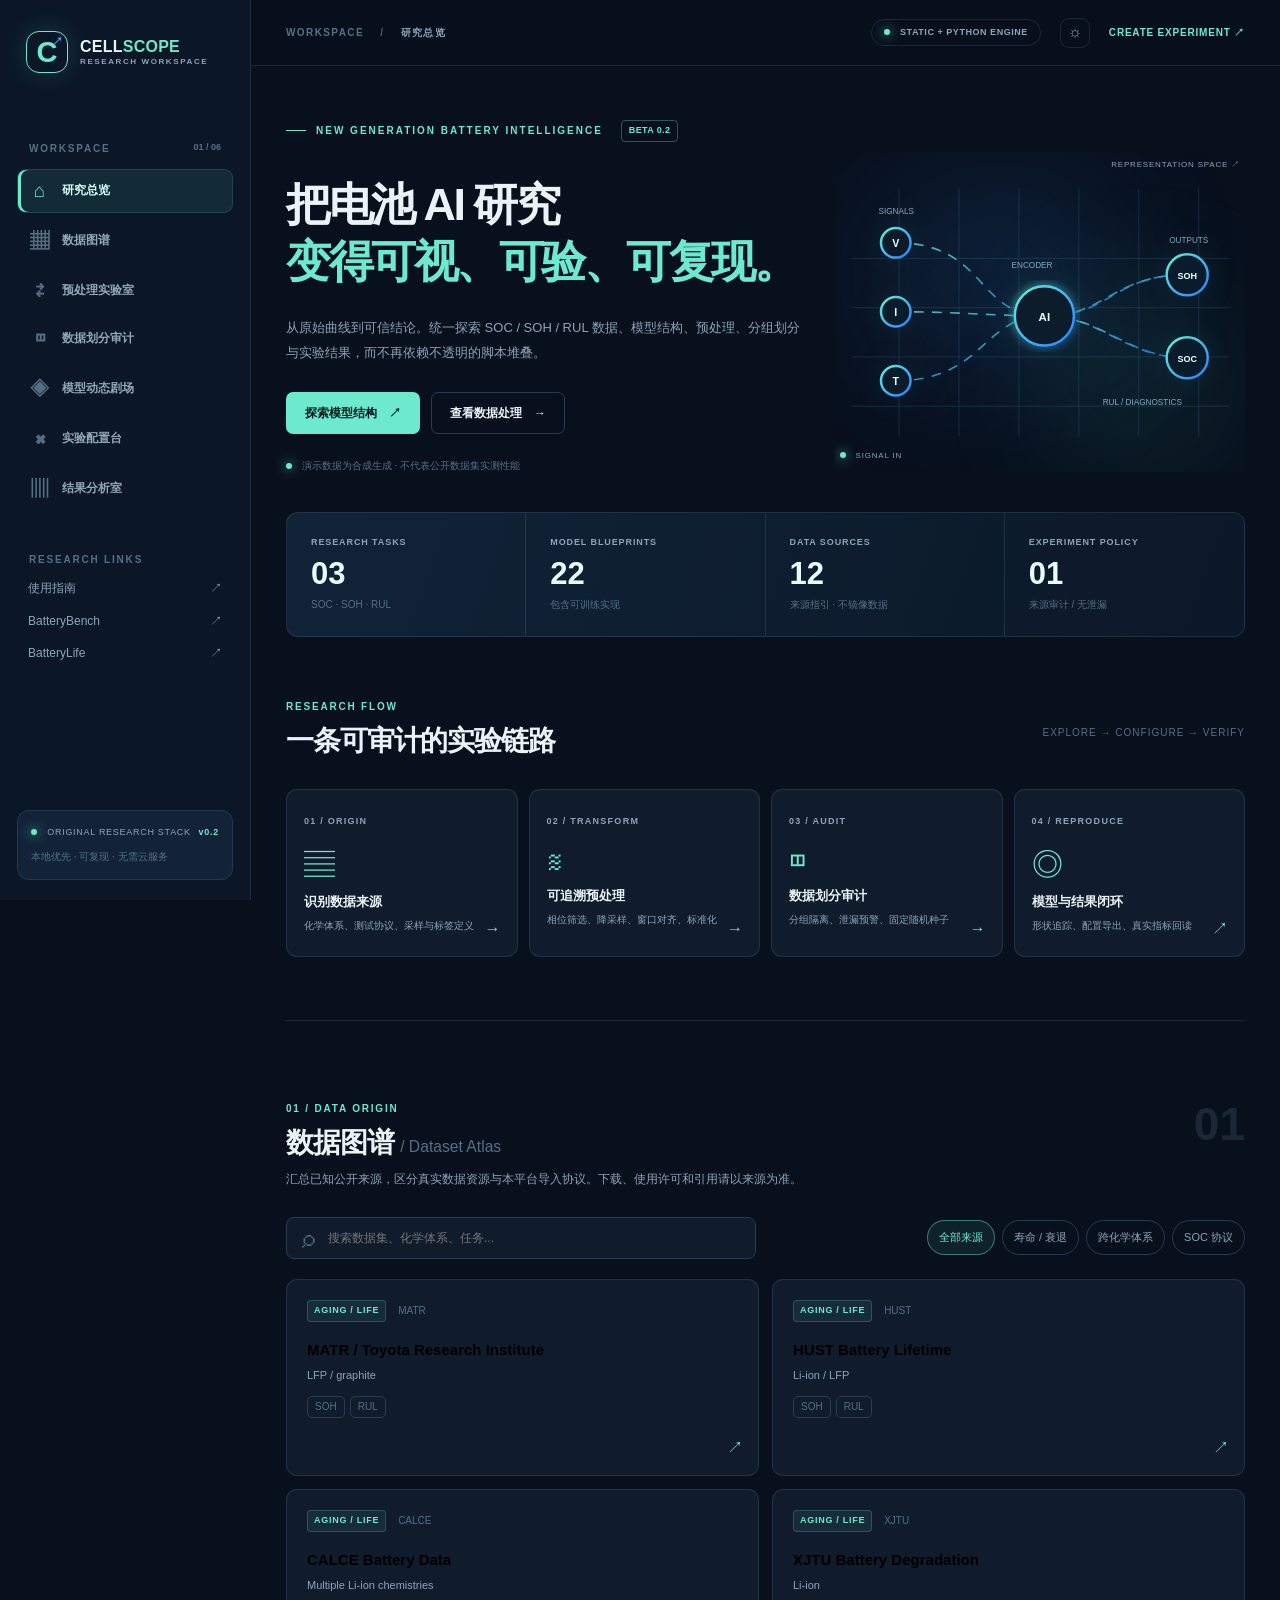
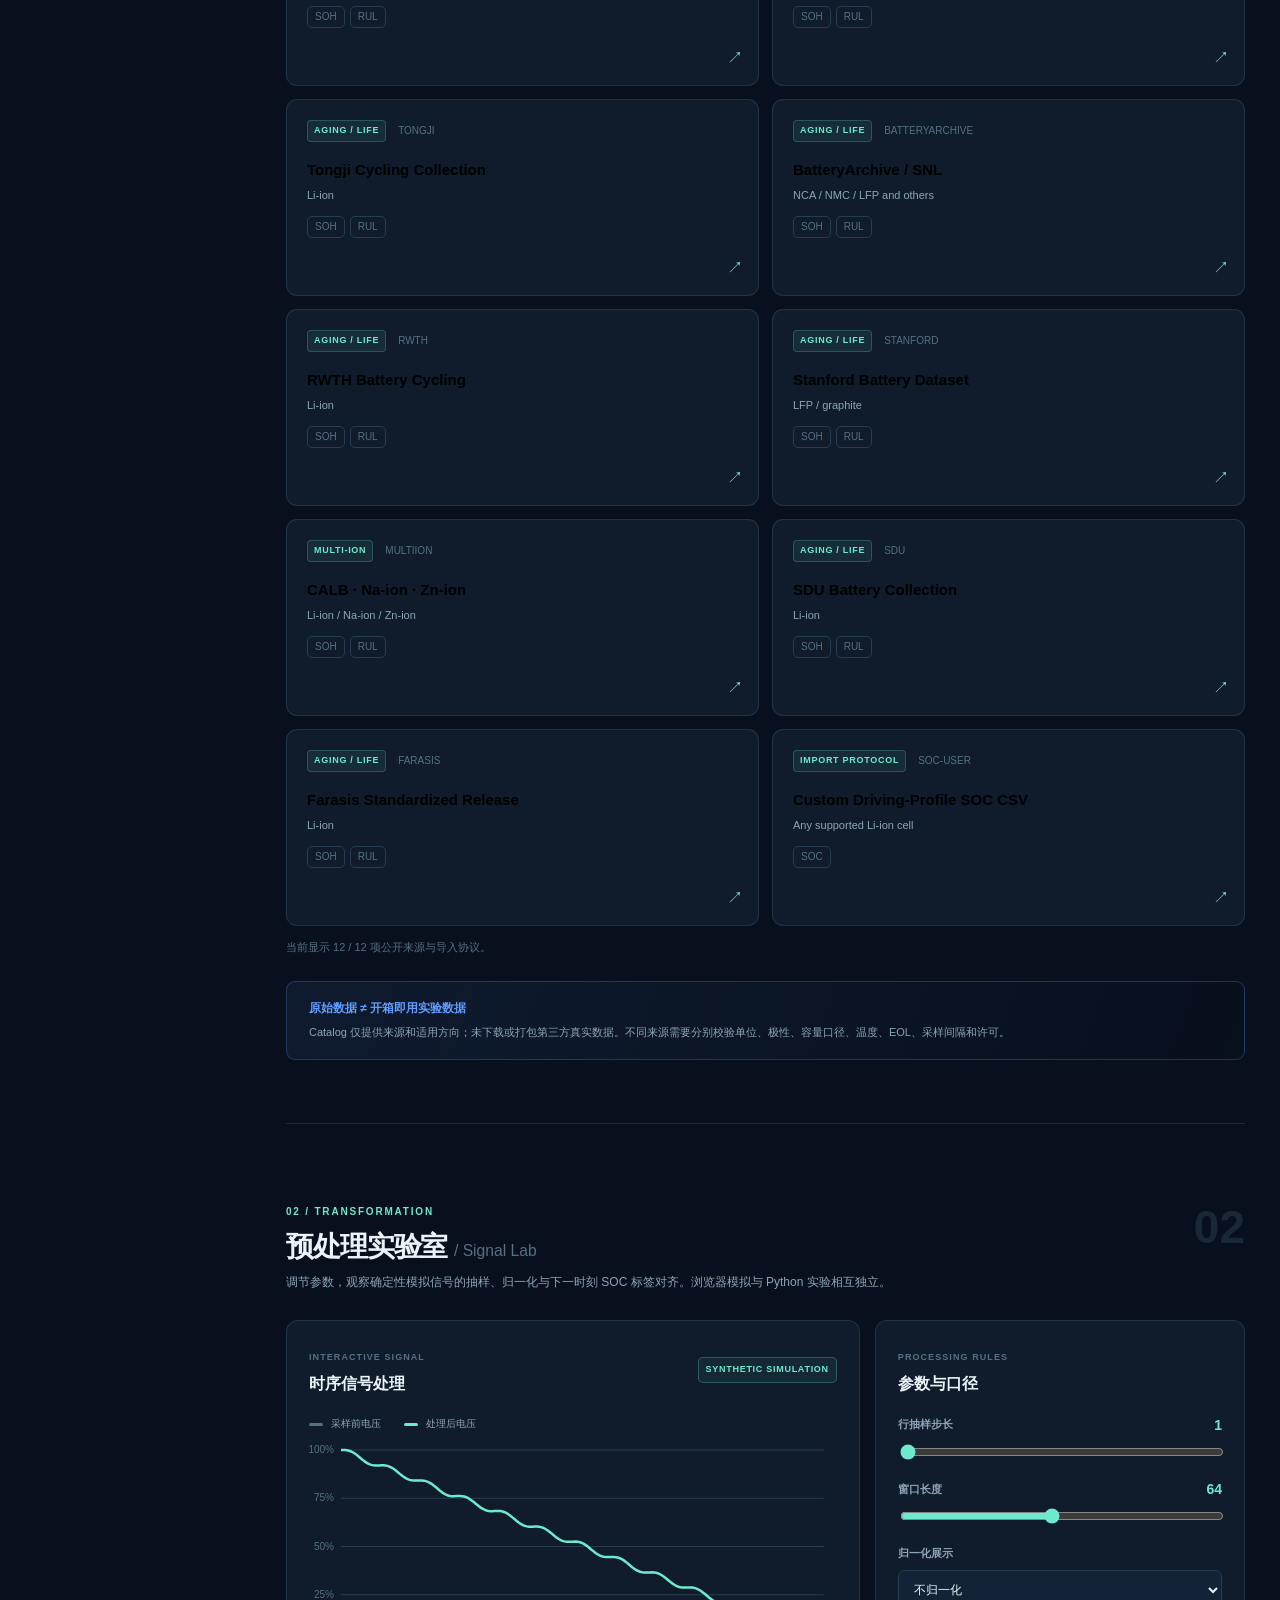
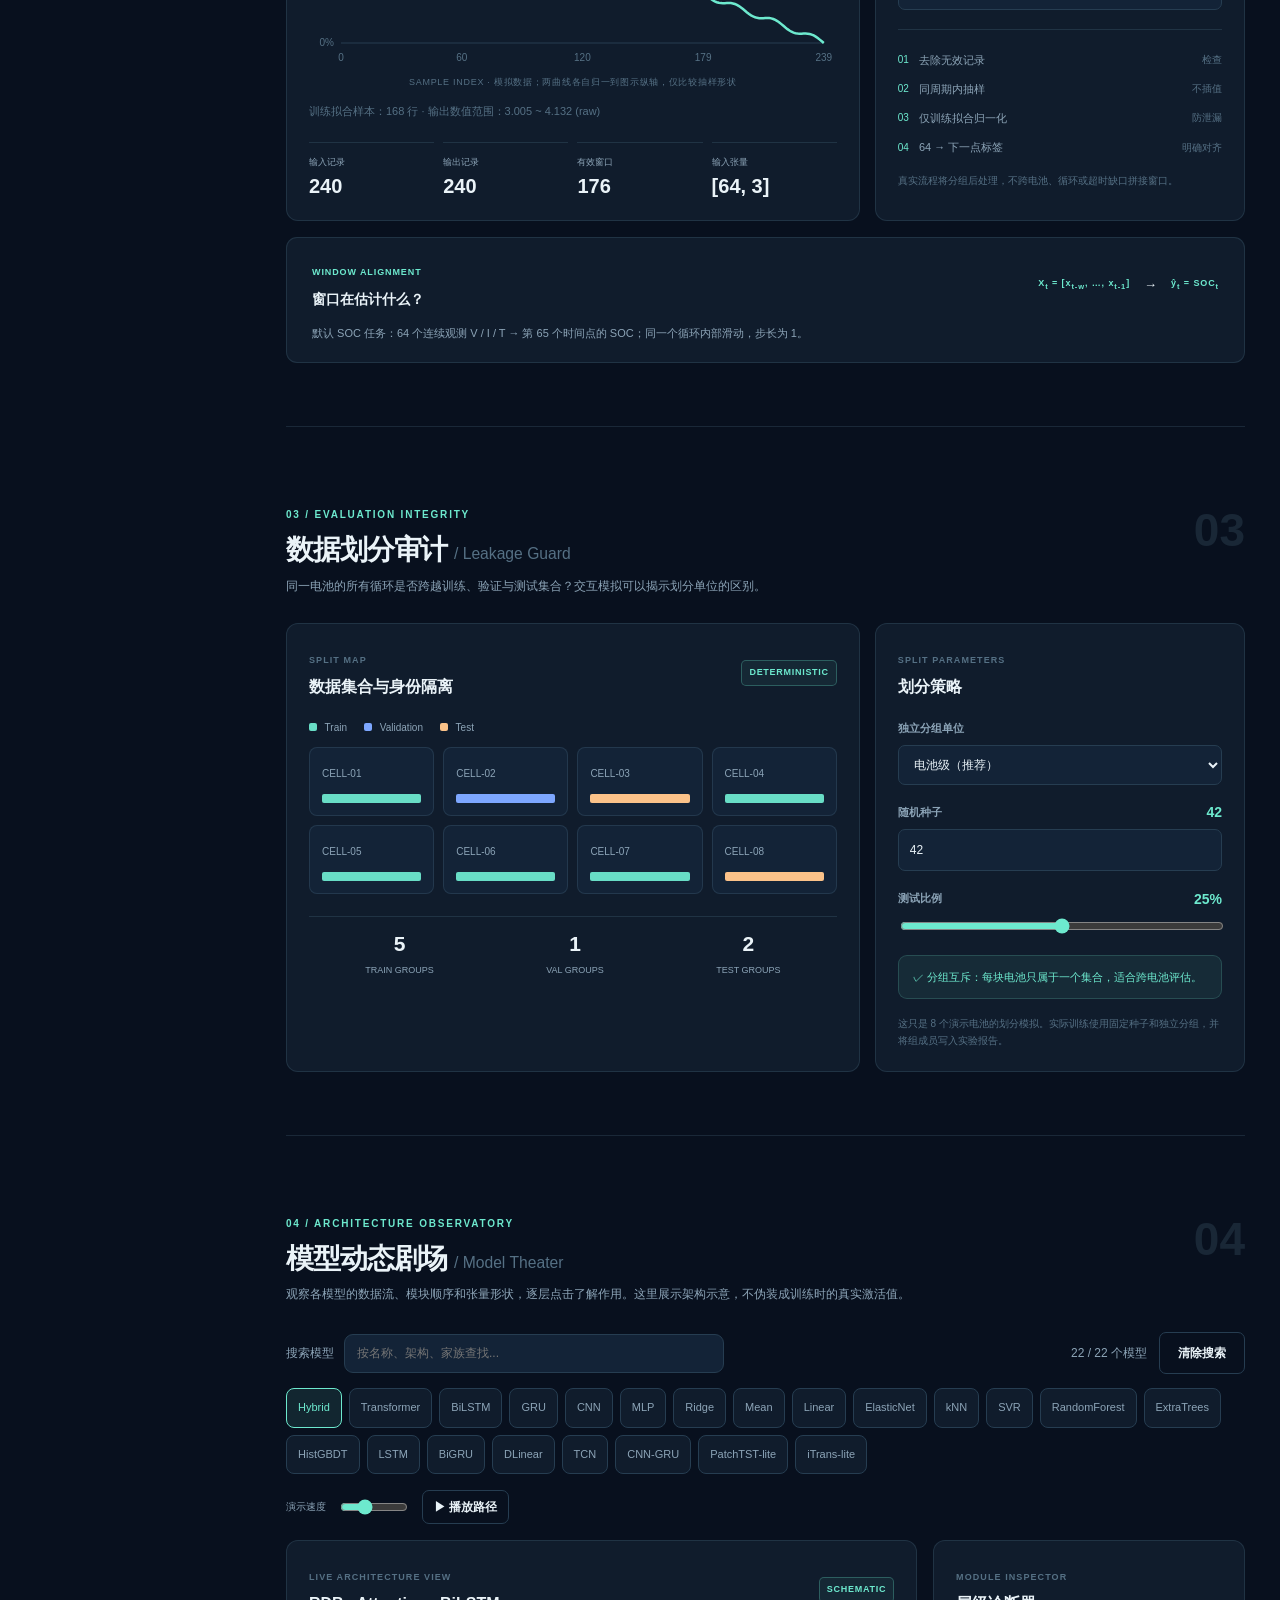
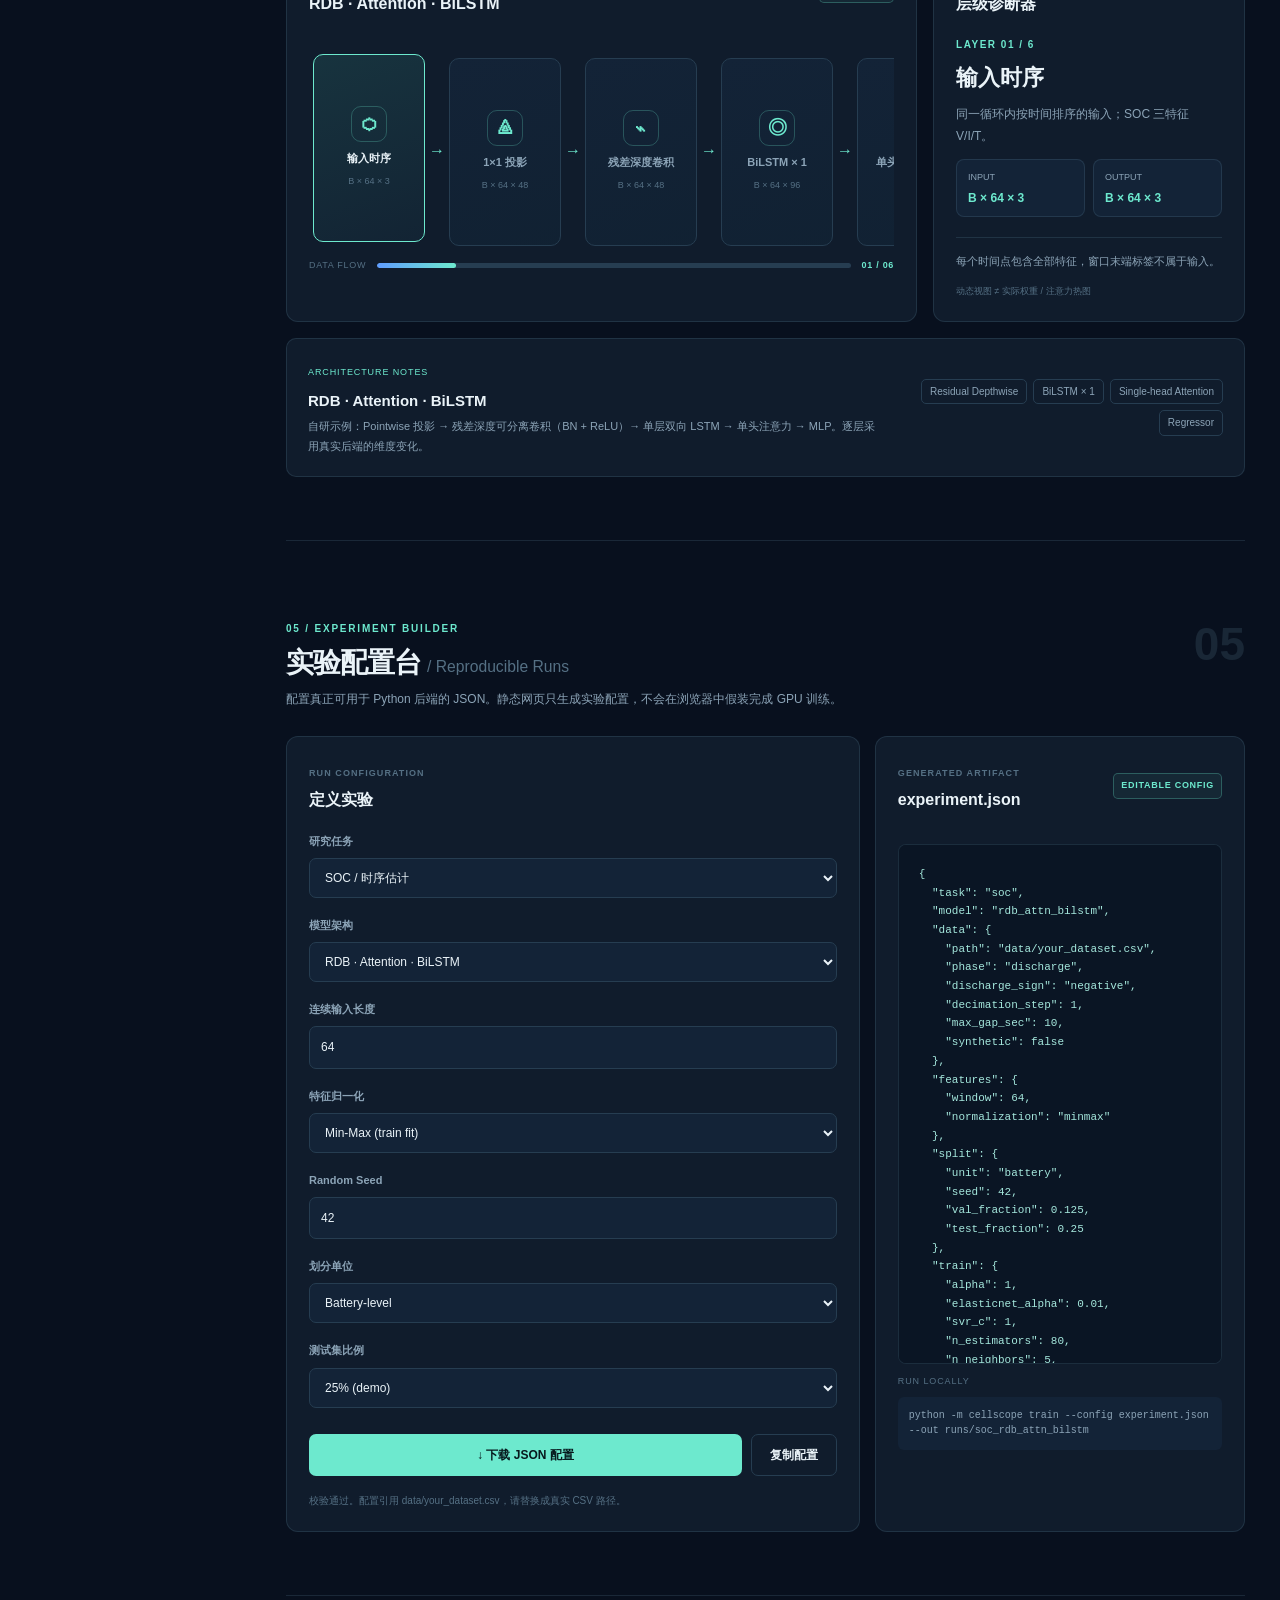
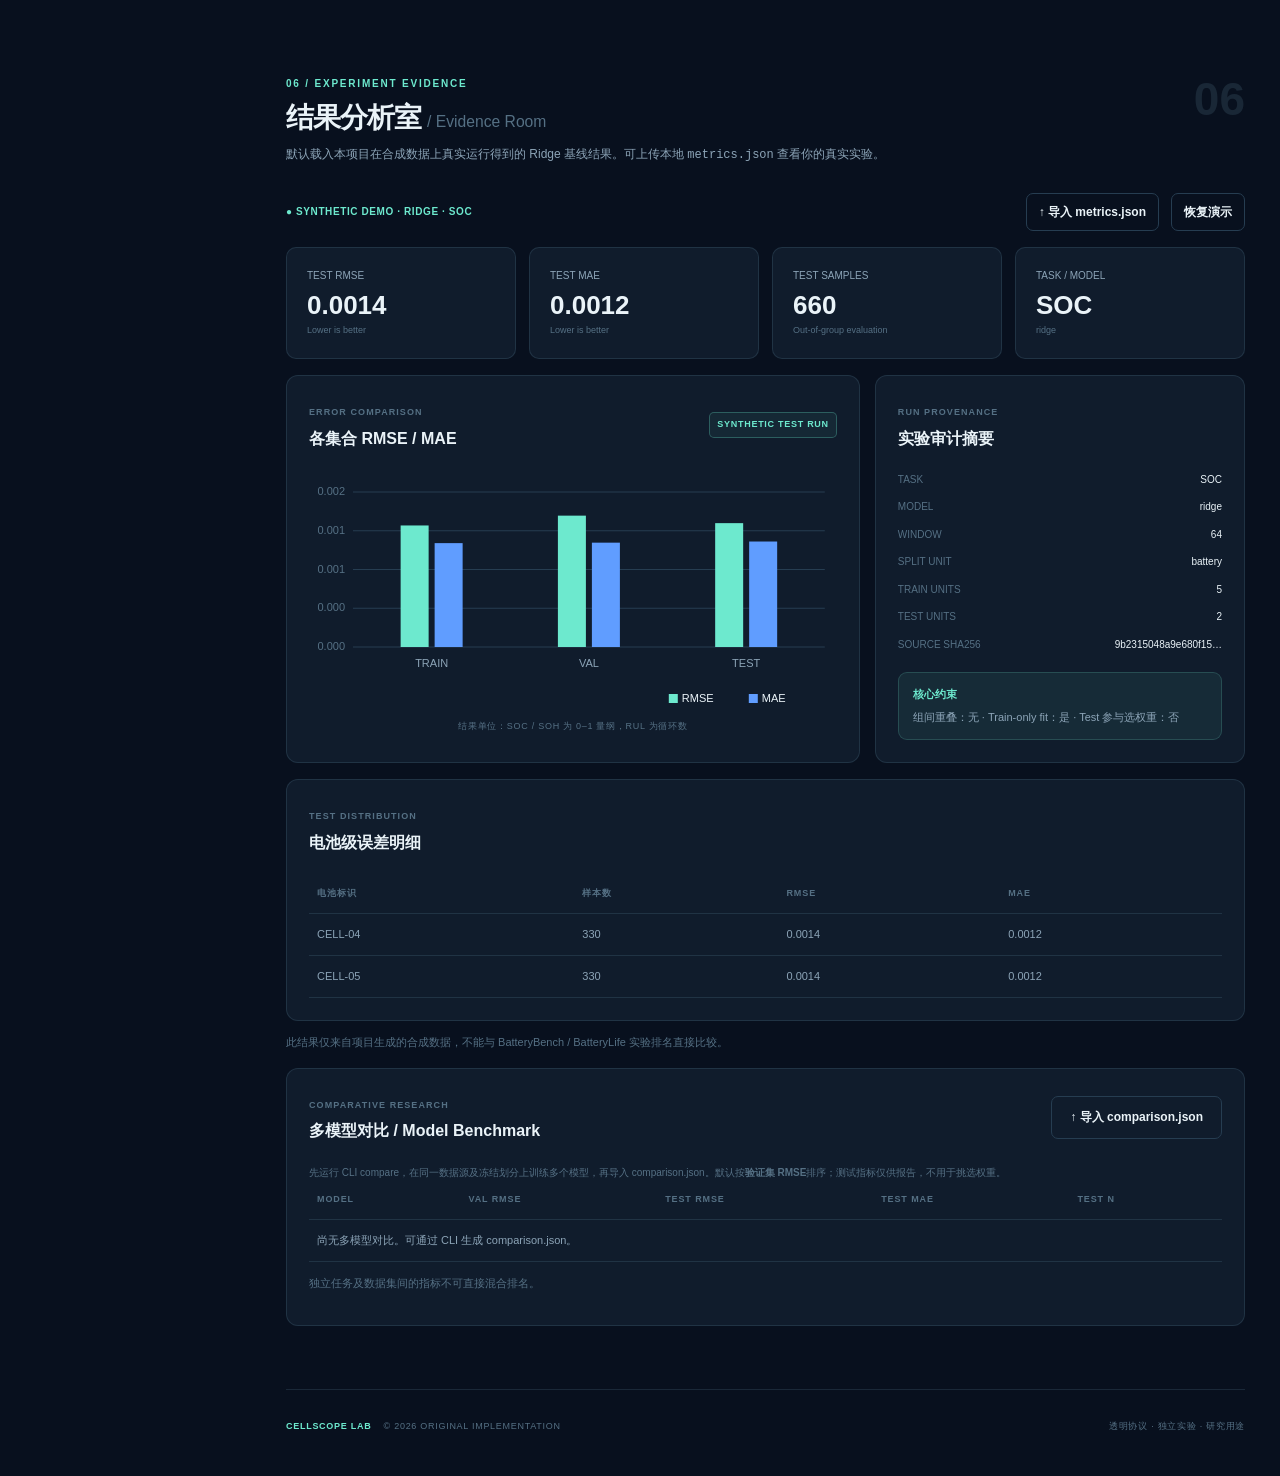
==== web/index.html @ cc54fd82 "feat: publish CellScope Lab v0.2 with 22 audited models, model atlas and comparisons" ====
<!doctype html>
<html lang="zh-CN">
<head>
  <meta charset="utf-8">
  <meta name="viewport" content="width=device-width, initial-scale=1">
  <meta name="description" content="CellScope Lab — auditable battery AI benchmark and interactive model observatory for SOC, SOH, and RUL.">
  <meta name="theme-color" content="#0a1120">
  <title>CellScope Lab — 电池科研工作台</title>
  <link rel="stylesheet" href="./assets/styles.css">
</head>
<body>
  <a class="skip-link" href="#overview">跳转主内容</a>
  <div class="page-shell">
    <aside class="sidebar" id="sidebar" aria-label="主导航">
      <a class="brand" href="#overview" aria-label="CellScope Lab 首页"><span class="brand-mark" aria-hidden="true">C<span>↗</span></span><span class="brand-text">CELL<span>SCOPE</span><small>RESEARCH WORKSPACE</small></span></a>
      <div class="side-group-label">WORKSPACE <span>01 / 06</span></div>
      <nav class="side-nav" id="side-nav">
        <a href="#overview" class="nav-link active" data-section="overview"><span class="nav-icon">⌂</span> 研究总览</a>
        <a href="#datasets" class="nav-link" data-section="datasets"><span class="nav-icon">▦</span> 数据图谱</a>
        <a href="#pipeline" class="nav-link" data-section="pipeline"><span class="nav-icon">⇄</span> 预处理实验室</a>
        <a href="#splits" class="nav-link" data-section="splits"><span class="nav-icon">◫</span> 数据划分审计</a>
        <a href="#models" class="nav-link" data-section="models"><span class="nav-icon">◈</span> 模型动态剧场</a>
        <a href="#experiments" class="nav-link" data-section="experiments"><span class="nav-icon">⌘</span> 实验配置台</a>
        <a href="#results" class="nav-link" data-section="results"><span class="nav-icon">▥</span> 结果分析室</a>
      </nav>
      <div class="side-group-label margin-top">RESEARCH LINKS</div>
      <div class="side-links"><a href="./guide.html" target="_blank" rel="noopener">使用指南 <span>↗</span></a><a href="https://github.com/LMDHQ-0420/BatteryBench" target="_blank" rel="noopener">BatteryBench <span>↗</span></a><a href="https://github.com/Ruifeng-Tan/BatteryLife" target="_blank" rel="noopener">BatteryLife <span>↗</span></a></div>
      <div class="sidebar-bottom"><span class="live-dot"></span> ORIGINAL RESEARCH STACK <strong>v0.2</strong><p>本地优先 · 可复现 · 无需云服务</p></div>
    </aside>
    <main class="main-content">
      <header class="topbar"><button class="icon-btn mobile-nav" id="nav-toggle" aria-label="打开导航" aria-expanded="false">☰</button><div class="breadcrumbs">WORKSPACE <span>/</span> <b id="breadcrumb">研究总览</b></div><div class="header-right"><span class="header-pill"><span class="live-dot"></span> STATIC + PYTHON ENGINE</span><button class="icon-btn" id="theme-toggle" aria-label="切换明暗主题" title="切换主题">☼</button><a class="header-link" href="#experiments">CREATE EXPERIMENT ↗</a></div></header>
      <div class="content-wrap">
        <section class="section overview-section" id="overview" data-title="研究总览">
          <div class="eyebrow"><span class="eyebrow-line"></span> NEW GENERATION BATTERY INTELLIGENCE <span class="mini-tag">BETA 0.2</span></div>
          <div class="hero-grid"><div class="hero-copy"><h1>把电池 AI 研究<br><em>变得可视、可验、可复现。</em></h1><p>从原始曲线到可信结论。统一探索 SOC / SOH / RUL 数据、模型结构、预处理、分组划分与实验结果，而不再依赖不透明的脚本堆叠。</p><div class="hero-actions"><a class="primary-btn" href="#models">探索模型结构 <span>↗</span></a><a class="secondary-btn" href="#pipeline">查看数据处理 <span>→</span></a></div><div class="hero-footnote"><span class="live-dot"></span> 演示数据为合成生成 · 不代表公开数据集实测性能</div></div>
          <div class="hero-visual" aria-label="电池核心与神经网络结构插画"><div class="orb orb-one"></div><div class="orb orb-two"></div><svg viewBox="0 0 500 360" role="img" aria-label="具有三路输入和多层流向的原创电池 AI 网络示意"><defs><linearGradient id="g1" x1="0" y1="0" x2="1" y2="1"><stop stop-color="#66f0d5"/><stop offset="1" stop-color="#2b7eff"/></linearGradient><filter id="glow"><feGaussianBlur stdDeviation="6" result="b"/><feMerge><feMergeNode in="b"/><feMergeNode in="SourceGraphic"/></feMerge></filter></defs><g opacity=".3" stroke="#4e799a" stroke-width="1"><path d="M20 295H480M20 235H480M20 175H480M20 115H480M78 30V332M151 30V332M224 30V332M297 30V332M370 30V332M443 30V332"/></g><g class="hero-edges" stroke="url(#g1)" stroke-width="2" opacity=".75" fill="none"><path d="M74 96C185 96 171 185 255 185S336 135 429 135"/><path d="M74 180C160 180 185 185 255 185S352 236 429 236"/><path d="M74 264C182 264 179 185 255 185S338 135 429 135"/><path d="M255 185C326 185 355 236 429 236"/></g><g class="hero-nodes" fill="#0a1b2c" stroke="url(#g1)" stroke-width="3"><circle cx="74" cy="96" r="18"/><circle cx="74" cy="180" r="18"/><circle cx="74" cy="264" r="18"/><circle cx="255" cy="185" r="36" filter="url(#glow)"/><circle cx="429" cy="135" r="25"/><circle cx="429" cy="236" r="25"/></g><g fill="#e6ffff" text-anchor="middle" font-family="sans-serif" font-weight="700"><text x="74" y="101" font-size="13">V</text><text x="74" y="185" font-size="13">I</text><text x="74" y="269" font-size="13">T</text><text x="255" y="191" font-size="14">AI</text><text x="429" y="140" font-size="11">SOH</text><text x="429" y="241" font-size="11">SOC</text></g><g fill="#81aabf" font-family="sans-serif" font-size="10"><text x="53" y="61">SIGNALS</text><text x="215" y="127">ENCODER</text><text x="407" y="96">OUTPUTS</text><text x="326" y="293">RUL / DIAGNOSTICS</text></g></svg><div class="visual-label label-left"><span class="live-dot"></span> SIGNAL IN</div><div class="visual-label label-right">REPRESENTATION SPACE ↗</div></div></div>
          <div class="metrics-strip"><div><span>RESEARCH TASKS</span><strong>03</strong><small>SOC · SOH · RUL</small></div><div><span>MODEL BLUEPRINTS</span><strong id="overview-models">22</strong><small>包含可训练实现</small></div><div><span>DATA SOURCES</span><strong id="overview-datasets">12</strong><small>来源指引 · 不镜像数据</small></div><div><span>EXPERIMENT POLICY</span><strong>01</strong><small>来源审计 / 无泄漏</small></div></div>
          <div class="section-heading small-heading"><div><p class="overline">RESEARCH FLOW</p><h2>一条可审计的实验链路</h2></div><span class="heading-note">EXPLORE → CONFIGURE → VERIFY</span></div>
          <div class="process-grid"><a href="#datasets" class="process-card"><span>01 / ORIGIN</span><div class="process-icon">▤</div><h3>识别数据来源</h3><p>化学体系、测试协议、采样与标签定义</p><i>→</i></a><a href="#pipeline" class="process-card"><span>02 / TRANSFORM</span><div class="process-icon">≋</div><h3>可追溯预处理</h3><p>相位筛选、降采样、窗口对齐、标准化</p><i>→</i></a><a href="#splits" class="process-card"><span>03 / AUDIT</span><div class="process-icon">◫</div><h3>数据划分审计</h3><p>分组隔离、泄漏预警、固定随机种子</p><i>→</i></a><a href="#models" class="process-card"><span>04 / REPRODUCE</span><div class="process-icon">◎</div><h3>模型与结果闭环</h3><p>形状追踪、配置导出、真实指标回读</p><i>↗</i></a></div>
        </section>
        <section class="section" id="datasets" data-title="数据图谱">
          <div class="section-heading"><div><p class="overline">01 / DATA ORIGIN</p><h2>数据图谱 <span class="title-accent">/ Dataset Atlas</span></h2><p>汇总已知公开来源，区分真实数据资源与本平台导入协议。下载、使用许可和引用请以来源为准。</p></div><span class="section-num">01</span></div>
          <div class="control-line"><label class="search-field"><span>⌕</span><input id="dataset-search" type="search" placeholder="搜索数据集、化学体系、任务..." autocomplete="off" aria-label="搜索数据集"></label><div class="chip-group" id="dataset-filters" role="group" aria-label="数据集筛选"><button class="chip selected" data-filter="all">全部来源</button><button class="chip" data-filter="aging">寿命 / 衰退</button><button class="chip" data-filter="multi-ion">跨化学体系</button><button class="chip" data-filter="soc">SOC 协议</button></div></div>
          <div class="dataset-grid" id="dataset-grid" aria-live="polite"></div><p id="dataset-count" class="foot-status"></p>
          <div class="info-banner"><strong>原始数据 ≠ 开箱即用实验数据</strong><p>Catalog 仅提供来源和适用方向；未下载或打包第三方真实数据。不同来源需要分别校验单位、极性、容量口径、温度、EOL、采样间隔和许可。</p></div>
        </section>
        <section class="section" id="pipeline" data-title="预处理实验室">
          <div class="section-heading"><div><p class="overline">02 / TRANSFORMATION</p><h2>预处理实验室 <span class="title-accent">/ Signal Lab</span></h2><p>调节参数，观察确定性模拟信号的抽样、归一化与下一时刻 SOC 标签对齐。浏览器模拟与 Python 实验相互独立。</p></div><span class="section-num">02</span></div>
          <div class="workspace-grid"><div class="panel wide-panel"><div class="panel-head"><div><small>INTERACTIVE SIGNAL</small><h3>时序信号处理</h3></div><span class="status-token">SYNTHETIC SIMULATION</span></div><div class="chart-topline"><span class="legend-key raw-key"></span> 采样前电压 <span class="legend-key clean-key"></span> 处理后电压</div><canvas id="signal-chart" height="230" aria-label="模拟电压信号与抽样曲线"></canvas><div class="axis-caption">SAMPLE INDEX · 模拟数据；两曲线各自归一到图示纵轴，仅比较抽样形状</div><p class="foot-status" id="pipe-scale-summary"></p><div class="panel-stat-grid"><div><span>输入记录</span><b id="pipe-in">240</b></div><div><span>输出记录</span><b id="pipe-out">240</b></div><div><span>有效窗口</span><b id="pipe-windows">176</b></div><div><span>输入张量</span><b id="pipe-shape">[64,3]</b></div></div></div>
          <div class="panel settings-panel"><div class="panel-head"><div><small>PROCESSING RULES</small><h3>参数与口径</h3></div></div><div class="field-row"><label for="pipe-step">行抽样步长 <output id="pipe-step-value">1</output></label><input type="range" id="pipe-step" min="1" max="8" step="1" value="1"></div><div class="field-row"><label for="pipe-window">窗口长度 <output id="pipe-window-value">64</output></label><input type="range" id="pipe-window" min="8" max="128" step="8" value="64"></div><div class="field-row"><label for="pipe-norm">归一化展示</label><select id="pipe-norm"><option value="raw">不归一化</option><option value="minmax">Min-Max（演示）</option><option value="standard">Z-Score（演示）</option></select></div><div class="pipeline-steps"><div><span>01</span> 去除无效记录 <b>检查</b></div><div><span>02</span> 同周期内抽样 <b>不插值</b></div><div><span>03</span> 仅训练拟合归一化 <b>防泄漏</b></div><div><span>04</span> 64 → 下一点标签 <b>明确对齐</b></div></div><p class="helper-text">真实流程将分组后处理，不跨电池、循环或超时缺口拼接窗口。</p></div></div>
          <div class="math-panel"><div><span>WINDOW ALIGNMENT</span><h3>窗口在估计什么？</h3></div><div class="formula"><span class="formula-input">X<sub>t</sub> = [x<sub>t-w</sub>, …, x<sub>t-1</sub>]</span><strong>→</strong><span class="formula-output">ŷ<sub>t</sub> = SOC<sub>t</sub></span></div><p>默认 SOC 任务：64 个连续观测 V / I / T → 第 65 个时间点的 SOC；同一个循环内部滑动，步长为 1。</p></div>
        </section>
        <section class="section" id="splits" data-title="数据划分审计">
          <div class="section-heading"><div><p class="overline">03 / EVALUATION INTEGRITY</p><h2>数据划分审计 <span class="title-accent">/ Leakage Guard</span></h2><p>同一电池的所有循环是否跨越训练、验证与测试集合？交互模拟可以揭示划分单位的区别。</p></div><span class="section-num">03</span></div>
          <div class="workspace-grid"><div class="panel wide-panel"><div class="panel-head"><div><small>SPLIT MAP</small><h3>数据集合与身份隔离</h3></div><span class="status-token">DETERMINISTIC</span></div><div class="split-legend"><span><i class="leg-train"></i> Train</span><span><i class="leg-val"></i> Validation</span><span><i class="leg-test"></i> Test</span></div><div class="split-grid" id="split-grid"></div><div class="audit-summary" id="split-summary"></div></div><div class="panel settings-panel"><div class="panel-head"><div><small>SPLIT PARAMETERS</small><h3>划分策略</h3></div></div><div class="field-row"><label for="split-unit">独立分组单位</label><select id="split-unit"><option value="battery">电池级（推荐）</option><option value="cycle">循环级（仅 SOC 示意）</option></select></div><div class="field-row"><label for="split-seed">随机种子 <output id="split-seed-value">42</output></label><input id="split-seed" type="number" min="0" max="99999" value="42"></div><div class="field-row"><label for="split-test">测试比例 <output id="split-test-value">25%</output></label><input id="split-test" type="range" min="12.5" max="37.5" step="12.5" value="25"></div><div class="audit-note" id="split-note" role="status"></div><p class="helper-text">这只是 8 个演示电池的划分模拟。实际训练使用固定种子和独立分组，并将组成员写入实验报告。</p></div></div>
        </section>
        <section class="section" id="models" data-title="模型动态剧场">
          <div class="section-heading"><div><p class="overline">04 / ARCHITECTURE OBSERVATORY</p><h2>模型动态剧场 <span class="title-accent">/ Model Theater</span></h2><p>观察各模型的数据流、模块顺序和张量形状，逐层点击了解作用。这里展示架构示意，不伪装成训练时的真实激活值。</p></div><span class="section-num">04</span></div>
          <div class="model-search-toolbar"><label for="model-filter-search">搜索模型 <input id="model-filter-search" type="search" placeholder="按名称、架构、家族查找..." aria-label="搜索模型"></label><span id="model-filter-count" aria-live="polite"></span><button id="model-filter-clear" class="outline-btn" type="button">清除搜索</button></div><div class="model-toolbar"><div class="model-tabs" id="model-tabs" role="group" aria-label="选择模型结构"></div><div class="model-tools"><label for="model-speed">演示速度</label><input id="model-speed" type="range" min="1" max="4" value="2" step="1"><button class="outline-btn" id="model-play" aria-label="播放模型数据流">▶ 播放路径</button></div></div>
          <div class="model-stage-grid"><div class="panel visual-model-panel"><div class="panel-head"><div><small>LIVE ARCHITECTURE VIEW</small><h3 id="model-title">RDB-Attn-BiLSTM</h3></div><span class="status-token" id="model-status">SCHEMATIC</span></div><div class="model-flow" id="model-flow" role="group" aria-label="交互式模型层流程"></div><div class="model-progress"><span>DATA FLOW</span><div class="progress-track"><div class="progress-fill" id="model-progress"></div></div><b id="model-progress-label">01 / 06</b></div></div><div class="panel model-inspector"><div class="panel-head"><div><small>MODULE INSPECTOR</small><h3>层级诊断器</h3></div></div><div class="inspector-number" id="inspector-number">LAYER 01</div><h3 id="inspector-name">输入窗口</h3><p id="inspector-desc">输入特征矩阵</p><div class="inspector-metrics"><div><span>INPUT</span><strong id="inspector-in">B × 64 × 3</strong></div><div><span>OUTPUT</span><strong id="inspector-out">B × 64 × 3</strong></div></div><div class="inspector-note" id="inspector-note"></div><span class="inspector-disclaimer">动态视图 ≠ 实际权重 / 注意力热图</span></div></div>
          <div class="model-explain"><div><span>ARCHITECTURE NOTES</span><h3 id="model-about-name">RDB-Attn-BiLSTM</h3><p id="model-about-text"></p></div><div class="model-tags" id="model-tags"></div></div>
        </section>
        <section class="section" id="experiments" data-title="实验配置台">
          <div class="section-heading"><div><p class="overline">05 / EXPERIMENT BUILDER</p><h2>实验配置台 <span class="title-accent">/ Reproducible Runs</span></h2><p>配置真正可用于 Python 后端的 JSON。静态网页只生成实验配置，不会在浏览器中假装完成 GPU 训练。</p></div><span class="section-num">05</span></div>
          <div class="workspace-grid"><div class="panel settings-panel"><div class="panel-head"><div><small>RUN CONFIGURATION</small><h3>定义实验</h3></div></div><div class="field-row"><label for="exp-task">研究任务</label><select id="exp-task"><option value="soc">SOC / 时序估计</option><option value="soh">SOH / 健康估计</option><option value="rul">RUL / 剩余循环寿命</option></select></div><div class="field-row"><label for="exp-model">模型架构</label><select id="exp-model"></select></div><div class="field-row"><label for="exp-window">连续输入长度</label><input id="exp-window" type="number" min="1" max="512" value="64"></div><div class="field-row"><label for="exp-norm">特征归一化</label><select id="exp-norm"><option value="minmax">Min-Max (train fit)</option><option value="standard">Z-Score (train fit)</option><option value="none">None</option></select></div><div class="field-row"><label for="exp-seed">Random Seed</label><input id="exp-seed" type="number" min="0" max="99999" value="42"></div><div class="field-row"><label for="exp-split">划分单位</label><select id="exp-split"><option value="battery">Battery-level</option><option value="cycle">Cycle-level (SOC only)</option></select></div><div class="field-row"><label for="exp-test">测试集比例</label><select id="exp-test"><option value="0.25">25% (demo)</option><option value="0.15">15%</option><option value="0.20">20%</option></select></div><div class="form-action"><button class="primary-btn" id="exp-download">↓ 下载 JSON 配置</button><button class="outline-btn" id="exp-copy">复制配置</button></div><p class="helper-text" id="exp-status" role="status">运行前请准备 canonical CSV，或先执行演示数据生成命令。</p></div>
          <div class="panel config-panel"><div class="panel-head"><div><small>GENERATED ARTIFACT</small><h3>experiment.json</h3></div><span class="status-token">EDITABLE CONFIG</span></div><pre id="exp-preview" aria-label="实验 JSON 配置预览"></pre><div class="terminal-hint"><span>RUN LOCALLY</span><code id="exp-command">python -m cellscope train --config experiment.json --out runs/my_run</code></div></div></div>
        </section>
        <section class="section" id="results" data-title="结果分析室">
          <div class="section-heading"><div><p class="overline">06 / EXPERIMENT EVIDENCE</p><h2>结果分析室 <span class="title-accent">/ Evidence Room</span></h2><p>默认载入本项目在合成数据上真实运行得到的 Ridge 基线结果。可上传本地 <code>metrics.json</code> 查看你的真实实验。</p></div><span class="section-num">06</span></div>
          <div class="results-toolbar"><div class="result-source" id="result-source"><span class="live-dot"></span> SYNTHETIC DEMO · VERIFIED CLI RUN</div><label class="outline-btn upload-btn">↑ 导入 metrics.json<input id="result-upload" type="file" accept="application/json,.json"></label><button class="outline-btn" id="result-reset">恢复演示</button></div><div class="result-kpis" id="result-kpis"></div>
          <div class="workspace-grid"><div class="panel wide-panel"><div class="panel-head"><div><small>ERROR COMPARISON</small><h3>各集合 RMSE / MAE</h3></div><span class="status-token" id="result-tag">NO HIDDEN CLAIMS</span></div><canvas id="result-chart" height="240" aria-label="训练验证测试的 RMSE 与 MAE 图"></canvas><div class="axis-caption">结果单位：SOC / SOH 为 0–1 量纲，RUL 为循环数</div></div><div class="panel result-details"><div class="panel-head"><div><small>RUN PROVENANCE</small><h3>实验审计摘要</h3></div></div><dl id="result-provenance"></dl><div class="audit-note"><strong>核心约束</strong><p id="result-audit">训练集拟合归一化；分组互斥；验证选择不使用测试集。</p></div></div></div><div class="panel cell-metrics"><div class="panel-head"><div><small>TEST DISTRIBUTION</small><h3>电池级误差明细</h3></div></div><div class="table-scroll"><table><thead><tr><th>电池标识</th><th>样本数</th><th>RMSE</th><th>MAE</th></tr></thead><tbody id="cell-metrics-body"></tbody></table></div></div><p id="results-warning" class="foot-status" role="status"></p>
          <div class="panel cell-metrics compare-panel"><div class="panel-head"><div><small>COMPARATIVE RESEARCH</small><h3>多模型对比 / Model Benchmark</h3></div><label class="outline-btn upload-btn">↑ 导入 comparison.json<input id="comparison-upload" type="file" accept="application/json,.json"></label></div><p class="helper-text">先运行 CLI compare，在同一数据源及冻结划分上训练多个模型，再导入 comparison.json。默认按<strong>验证集 RMSE</strong>排序；测试指标仅供报告，不用于挑选权重。</p><div class="table-scroll"><table><thead><tr><th>Model</th><th>Val RMSE</th><th>Test RMSE</th><th>Test MAE</th><th>Test N</th></tr></thead><tbody id="comparison-body"><tr><td colspan="5">尚无多模型对比。可通过 CLI 生成 comparison.json。</td></tr></tbody></table></div><p id="comparison-status" class="foot-status" role="status">独立任务及数据集间的指标不可直接混合排名。</p></div>
        </section>
        <footer class="footer"><div><strong>CELLSCOPE LAB</strong> <span>© 2026 ORIGINAL IMPLEMENTATION</span></div><div>透明协议 · 独立实验 · 研究用途</div></footer>
      </div>
    </main>
  </div>
  <div class="modal-backdrop hidden" id="dataset-modal" role="dialog" aria-modal="true" aria-labelledby="modal-title"><div class="modal-card"><button id="modal-close" class="icon-btn modal-close" aria-label="关闭详情">×</button><small class="overline">DATASET SOURCE CARD</small><h2 id="modal-title">Dataset</h2><div id="modal-body"></div></div></div>
  <script src="./assets/catalog.generated.js"></script>
  <script src="./assets/demo.generated.js"></script>
  <script src="./assets/core.js"></script>
  <script src="./assets/models.js"></script>
  <script src="./assets/app.js"></script>
</body>
</html>
---- web/assets/styles.css ----
:root{--bg:#08101e;--surface:#101c2c;--surface2:#132337;--surface3:#172b41;--outline:#263d51;--text:#eaf3f8;--muted:#8ca4b7;--faint:#557084;--mint:#6de9ce;--blue:#609dff;--lavender:#b5a2ff;--orange:#ffd08c;--danger:#f38b99;--border:rgba(118,166,193,.16);--shadow:0 22px 65px rgba(0,0,0,.18)}
*{box-sizing:border-box}html{scroll-behavior:smooth;scroll-padding-top:85px}body{margin:0;min-height:100vh;background:var(--bg);color:var(--text);font-family:'DM Sans',Inter,-apple-system,BlinkMacSystemFont,'Segoe UI',sans-serif;line-height:1.55;-webkit-font-smoothing:antialiased}button,input,select{font:inherit}button{cursor:pointer}a{color:inherit;text-decoration:none}a:focus-visible,button:focus-visible,input:focus-visible,select:focus-visible{outline:2px solid var(--mint);outline-offset:3px}button:disabled{opacity:.45;cursor:not-allowed}svg{display:block;max-width:100%}canvas{width:100%;display:block}h1,h2,h3,h4,p{margin-top:0}.hidden{display:none!important}.skip-link{position:fixed;z-index:100;left:12px;top:-60px;padding:12px;background:var(--mint);color:var(--bg)}.skip-link:focus{top:8px}
.page-shell{display:flex;min-height:100vh}.sidebar{width:251px;flex:0 0 251px;position:sticky;top:0;align-self:flex-start;height:100vh;overflow-y:auto;background:#0b1726;border-right:1px solid var(--border);padding:31px 17px 20px;display:flex;flex-direction:column;z-index:30}.brand{display:flex;align-items:center;gap:12px;padding:0 9px;margin-bottom:68px}.brand-mark{display:grid;place-items:center;width:42px;height:42px;border:1.5px solid var(--mint);border-radius:13px;color:var(--mint);font:700 29px 'Space Grotesk',sans-serif;position:relative;box-shadow:0 0 24px rgba(94,221,204,.16)}.brand-mark span{font-size:12px;position:absolute;right:4px;top:2px;color:var(--blue)}.brand-text{font:700 16px 'Space Grotesk',sans-serif;letter-spacing:.015em;white-space:nowrap}.brand-text>span{color:var(--mint)}.brand-text small{display:block;font:600 8px 'Space Grotesk',sans-serif;letter-spacing:.2em;margin-top:1px;color:var(--muted)}.side-group-label{display:flex;justify-content:space-between;margin:0 12px 12px;color:var(--faint);font-size:10px;font-weight:700;letter-spacing:.18em}.side-group-label span{font-size:9px;letter-spacing:0}.side-group-label.margin-top{margin-top:39px}.side-nav{display:grid;gap:4px}.nav-link{display:flex;gap:13px;align-items:center;border:1px solid transparent;padding:10px 12px;border-radius:9px;color:#91a7b6;font-size:12px;font-weight:600;transition:background .2s,color .2s}.nav-link:hover,.nav-link.active{background:rgba(98,218,202,.1);color:#cffff7}.nav-link.active{border-color:rgba(107,236,211,.14);box-shadow:inset 3px 0 0 var(--mint)}.nav-icon{width:19px;text-align:center;font:600 19px 'Space Grotesk',sans-serif;color:var(--faint)}.nav-link.active .nav-icon{color:var(--mint)}.side-links{padding:0 11px;display:grid;gap:14px}.side-links a{font-size:12px;color:var(--muted);display:flex;justify-content:space-between}.side-links a:hover{color:var(--mint)}.sidebar-bottom{margin-top:auto;background:#122338;border:1px solid var(--border);border-radius:12px;padding:15px 13px;font-size:9px;letter-spacing:.08em;color:var(--muted)}.sidebar-bottom strong{float:right;color:var(--mint)}.sidebar-bottom p{margin:9px 0 0;font-size:10px;color:var(--faint);letter-spacing:0}.live-dot{width:6px;height:6px;background:var(--mint);border-radius:50%;display:inline-block;margin-right:7px;box-shadow:0 0 12px var(--mint);animation:breathe 2.7s ease-in-out infinite}
.main-content{min-width:0;flex:1}.topbar{height:66px;border-bottom:1px solid var(--border);position:sticky;top:0;z-index:20;background:rgba(8,16,30,.95);backdrop-filter:blur(14px);display:flex;align-items:center;justify-content:space-between;padding:0 51px}.breadcrumbs{color:var(--faint);font-size:10px;font-weight:700;letter-spacing:.14em}.breadcrumbs span{margin:0 12px;color:#486074}.breadcrumbs b{color:var(--muted);font-weight:600}.header-right{display:flex;align-items:center;gap:19px}.header-pill{font-size:9px;font-weight:700;color:var(--muted);letter-spacing:.06em;border:1px solid var(--border);border-radius:99px;padding:6px 12px}.header-link{color:var(--mint);font-size:10px;font-weight:700;letter-spacing:.08em}.icon-btn{border:1px solid var(--border);color:var(--muted);background:none;border-radius:9px;width:30px;height:30px;display:grid;place-items:center}.icon-btn:hover{color:var(--mint);border-color:var(--mint)}.mobile-nav{display:none}.content-wrap{max-width:1540px;margin:0 auto;padding:0 51px}.section{padding-top:80px;padding-bottom:63px;border-bottom:1px solid var(--border)}.overview-section{padding-top:54px}.eyebrow{font-size:10px;font-weight:700;letter-spacing:.2em;color:var(--mint);display:flex;align-items:center;gap:10px}.eyebrow-line{width:20px;height:1px;background:var(--mint)}.mini-tag{font-size:9px;letter-spacing:.04em;color:var(--mint);padding:3px 7px;border:1px solid rgba(109,233,206,.33);border-radius:4px;margin-left:8px}
.hero-grid{display:grid;grid-template-columns:minmax(0,1.15fr) minmax(280px,.9fr);align-items:center;gap:24px;min-height:340px}.hero-copy{position:relative;z-index:1}.hero-copy h1{font:600 clamp(30px,3.6vw,55px)/1.26 'Space Grotesk','Noto Sans SC',sans-serif;letter-spacing:-.055em;white-space:nowrap;margin:26px 0}.hero-copy h1 em{font-style:normal;color:var(--mint)}.hero-copy>p{font-size:13px;line-height:1.95;color:var(--muted);max-width:540px;margin-bottom:26px}.hero-actions{display:flex;gap:11px;flex-wrap:wrap}.primary-btn,.secondary-btn,.outline-btn{display:inline-flex;align-items:center;justify-content:center;gap:12px;border-radius:7px;font-size:12px;font-weight:700;line-height:1.2;padding:13px 18px;border:1px solid transparent;transition:transform .18s,background .18s,border-color .18s}.primary-btn{color:#07191d;background:var(--mint)}.primary-btn:hover{background:#a7ffe9;transform:translateY(-1px)}.secondary-btn,.outline-btn{border:1px solid var(--outline);background:transparent;color:var(--text)}.secondary-btn:hover,.outline-btn:hover{border-color:var(--mint);color:var(--mint)}.hero-footnote{color:var(--faint);font-size:10px;margin-top:24px}.hero-visual{height:320px;position:relative;overflow:hidden;display:grid;place-items:center}.hero-visual svg{width:100%;max-width:510px;z-index:1;filter:drop-shadow(0 0 14px rgba(84,205,203,.09))}.orb{position:absolute;border-radius:100%;filter:blur(65px);pointer-events:none}.orb-one{width:230px;height:180px;background:rgba(42,120,195,.20);top:35px;left:50px}.orb-two{width:140px;height:160px;background:rgba(60,220,185,.15);right:40px;bottom:13px}.hero-edges{stroke-dasharray:12 10;animation:dash 22s linear infinite}.hero-nodes>circle:nth-child(4){animation:nodeglow 3s ease-in-out infinite}.visual-label{position:absolute;font-size:8px;letter-spacing:.1em;color:var(--muted);z-index:2}.label-left{left:5px;bottom:10px}.label-right{right:5px;top:7px}.metrics-strip{display:grid;grid-template-columns:repeat(4,1fr);border:1px solid var(--border);border-radius:12px;background:linear-gradient(110deg,#102337,#0b1828);overflow:hidden;margin:30px 0 62px}.metrics-strip>div{padding:23px 24px;display:grid;gap:5px;border-right:1px solid var(--border)}.metrics-strip>div:last-child{border:0}.metrics-strip span{color:var(--muted);font-size:9px;font-weight:700;letter-spacing:.1em}.metrics-strip strong{font:600 31px 'Space Grotesk',sans-serif;color:#e6ffff;line-height:1.2}.metrics-strip small{font-size:10px;color:var(--faint)}
.section-heading{display:flex;justify-content:space-between;align-items:flex-start;margin-bottom:26px;gap:18px}.section-heading.small-heading{margin-bottom:22px}.overline{font-size:10px;font-weight:700;color:var(--mint);letter-spacing:.18em;margin-bottom:9px}.section-heading h2{font:600 clamp(24px,2.15vw,32px)/1.3 'Space Grotesk',sans-serif;letter-spacing:-.04em;margin:0 0 8px}.section-heading>div>p:last-child{font-size:12px;color:var(--muted);line-height:1.8;max-width:740px;margin:0}.title-accent{font-size:.57em;letter-spacing:0;color:var(--faint);font-weight:500;white-space:nowrap}.section-num{font:600 46px 'Space Grotesk',sans-serif;color:rgba(117,160,181,.16);line-height:1}.heading-note{font-size:10px;color:var(--faint);letter-spacing:.1em;align-self:center}.process-grid{display:grid;grid-template-columns:repeat(4,1fr);gap:11px}.process-card{border:1px solid var(--border);background:var(--surface);border-radius:11px;padding:17px 17px 20px;position:relative;min-height:168px;transition:border-color .2s,transform .2s}.process-card:hover{border-color:rgba(109,233,206,.5);transform:translateY(-2px)}.process-card>span{font-size:9px;letter-spacing:.14em;color:var(--muted);font-weight:700}.process-icon{font:500 31px 'Space Grotesk',sans-serif;color:var(--mint);margin:12px 0 6px}.process-card h3{font-size:13px;margin:0 0 5px;font-weight:700}.process-card p{font-size:10px;color:var(--muted);line-height:1.7;margin:0;max-width:175px}.process-card i{font-style:normal;position:absolute;right:16px;bottom:14px;color:var(--mint)}
.control-line{display:flex;gap:18px;justify-content:space-between;align-items:center;margin:25px 0 20px;flex-wrap:wrap}.search-field{border:1px solid var(--outline);border-radius:8px;display:flex;align-items:center;min-width:255px;flex:1;max-width:470px;padding:0 15px;gap:11px;background:var(--surface)}.search-field span{font-size:25px;color:var(--faint)}.search-field input{border:0;outline:0;width:100%;height:40px;color:var(--text);background:transparent;font-size:12px}.search-field:focus-within{border-color:var(--mint)}.chip-group{display:flex;gap:7px;flex-wrap:wrap}.chip{border:1px solid var(--outline);color:var(--muted);font-size:11px;background:transparent;border-radius:100px;padding:8px 11px}.chip:hover,.chip.selected{color:var(--mint);border-color:rgba(109,233,206,.45);background:rgba(109,233,206,.08)}.dataset-grid{display:grid;grid-template-columns:repeat(3,minmax(0,1fr));gap:13px}.dataset-card{padding:20px;background:var(--surface);border:1px solid var(--border);border-radius:11px;min-height:197px;display:flex;flex-direction:column;text-align:left;position:relative;transition:transform .2s,border-color .2s}.dataset-card:hover{transform:translateY(-2px);border-color:rgba(109,233,206,.4)}.dataset-card .dataset-card-top{display:flex;justify-content:space-between;gap:12px;align-items:center;margin-bottom:17px}.dataset-card .type-token{font-size:9px;color:var(--mint);letter-spacing:.08em;font-weight:700;background:rgba(109,233,206,.08);border:1px solid rgba(109,233,206,.22);border-radius:4px;padding:3px 6px}.dataset-card .dataset-num{font-size:10px;color:var(--faint)}.dataset-card h3{font-size:15px;line-height:1.45;margin:0 0 7px}.dataset-card p{font-size:11px;color:var(--muted);margin:0 0 12px}.dataset-tags{display:flex;gap:5px;flex-wrap:wrap}.dataset-tags span{color:var(--faint);border:1px solid var(--outline);padding:2px 7px;border-radius:5px;font-size:10px}.dataset-card .dataset-arrow{position:absolute;right:15px;bottom:14px;color:var(--mint);font-size:16px}.foot-status{color:var(--faint);font-size:11px;margin-top:13px}.info-banner{margin-top:25px;padding:17px 22px;border:1px solid rgba(97,157,255,.26);background:linear-gradient(110deg,rgba(97,157,255,.08),transparent);border-radius:9px}.info-banner strong{display:block;font-size:12px;color:var(--blue)}.info-banner p{margin:6px 0 0;font-size:11px;color:var(--muted);line-height:1.7}
.workspace-grid{display:grid;grid-template-columns:minmax(0,1.55fr) minmax(285px,1fr);gap:15px}.panel{border:1px solid var(--border);background:var(--surface);border-radius:12px;padding:22px;min-width:0}.panel-head{display:flex;justify-content:space-between;align-items:center;gap:10px;margin-bottom:20px}.panel-head small{font-size:9px;font-weight:700;letter-spacing:.12em;color:var(--faint)}.panel-head h3{margin:4px 0 0;font-size:16px;font-weight:700}.status-token{font-size:9px;font-weight:700;white-space:nowrap;letter-spacing:.08em;color:var(--mint);border:1px solid rgba(109,233,206,.28);background:rgba(109,233,206,.06);padding:5px 7px;border-radius:5px}.chart-topline{display:flex;align-items:center;gap:8px;color:var(--muted);font-size:10px;margin-bottom:6px}.legend-key{display:inline-block;width:14px;height:3px;border-radius:3px}.raw-key{background:var(--faint)}.clean-key{background:var(--mint);margin-left:15px}.axis-caption{margin-top:8px;color:var(--faint);text-align:center;font-size:9px;letter-spacing:.08em}.panel-stat-grid{display:grid;grid-template-columns:repeat(4,1fr);gap:9px;margin-top:22px}.panel-stat-grid>div{border-top:1px solid var(--border);padding-top:13px;display:flex;flex-direction:column;gap:5px}.panel-stat-grid span{font-size:9px;color:var(--muted)}.panel-stat-grid b{font:600 20px 'Space Grotesk',sans-serif}.field-row{display:flex;flex-direction:column;gap:8px;margin-bottom:19px}.field-row label{display:flex;justify-content:space-between;align-items:center;color:var(--muted);font-size:11px;font-weight:600}.field-row output{color:var(--mint);font:600 14px 'Space Grotesk',sans-serif}.field-row input[type=range],.model-tools input[type=range]{accent-color:var(--mint);cursor:pointer;width:100%}.field-row select,.field-row input[type=number]{border-radius:7px;border:1px solid var(--outline);background:var(--surface2);color:var(--text);padding:11px;min-width:0;width:100%;font-size:12px}.pipeline-steps{border-top:1px solid var(--border);padding-top:10px;margin-top:10px}.pipeline-steps>div{display:flex;align-items:center;gap:10px;margin:12px 0;color:var(--muted);font-size:11px}.pipeline-steps>div>span{color:var(--mint);font-size:10px}.pipeline-steps b{margin-left:auto;color:var(--faint);font-size:10px;font-weight:500}.helper-text{font-size:10px;color:var(--faint);line-height:1.7;margin:16px 0 0}.math-panel{display:flex;justify-content:space-between;align-items:center;gap:15px;flex-wrap:wrap;margin-top:16px;border:1px solid var(--border);background:var(--surface);padding:20px 25px;border-radius:11px}.math-panel>div>span{color:var(--mint);font-size:9px;font-weight:700;letter-spacing:.1em}.math-panel h3{font-size:14px;margin:6px 0 0}.math-panel .formula{display:flex;gap:14px;align-items:center;font:600 13px 'Space Grotesk',sans-serif}.formula-input{color:var(--blue)}.formula-output{color:var(--mint)}.math-panel p{flex-basis:100%;margin:0;color:var(--muted);font-size:11px}
.split-legend{display:flex;gap:17px;color:var(--muted);font-size:10px;margin-bottom:12px}.split-legend i{display:inline-block;width:8px;height:8px;border-radius:2px;margin-right:5px}.leg-train{background:#68ddc6}.leg-val{background:#7da7ff}.leg-test{background:#fbc289}.split-grid{display:grid;grid-template-columns:repeat(4,1fr);gap:9px}.split-cell{border:1px solid var(--border);border-radius:8px;padding:12px;background:var(--surface2)}.split-cell span{font-size:10px;color:var(--muted)}.split-cell-bars{display:flex;gap:3px;margin-top:9px}.split-cell-bars i{height:9px;flex:1;border-radius:2px}.split-cell-bars .train{background:#68ddc6}.split-cell-bars .val{background:#7da7ff}.split-cell-bars .test{background:#fbc289}.audit-summary{display:flex;justify-content:space-around;border-top:1px solid var(--border);margin-top:22px;padding-top:15px}.audit-summary div{text-align:center}.audit-summary b{font:600 21px 'Space Grotesk',sans-serif;display:block}.audit-summary span{font-size:9px;color:var(--muted)}.audit-note{background:rgba(109,233,206,.07);border:1px solid rgba(109,233,206,.18);border-radius:9px;padding:12px 14px;font-size:11px;color:var(--mint);line-height:1.7}.audit-note.warning{background:rgba(255,208,140,.07);border-color:rgba(255,208,140,.25);color:var(--orange)}.audit-note p{font-size:11px;margin:4px 0 0;color:var(--muted)}
.model-toolbar{display:flex;justify-content:space-between;gap:16px;flex-wrap:wrap;align-items:center;margin-bottom:16px}.model-tabs{display:flex;flex-wrap:wrap;gap:7px}.model-tab{color:var(--muted);font-size:11px;background:var(--surface);border:1px solid var(--outline);border-radius:8px;padding:10px 11px}.model-tab.selected{background:rgba(109,233,206,.1);border-color:var(--mint);color:var(--mint)}.model-tools{display:flex;gap:12px;align-items:center;color:var(--muted);font-size:10px}.model-tools input{width:68px!important}.model-tools button{padding:9px 11px}.model-stage-grid{display:grid;grid-template-columns:minmax(0,1.72fr) minmax(275px,.85fr);gap:16px}.visual-model-panel{min-height:380px;overflow:hidden}.model-flow{display:flex;align-items:stretch;gap:4px;min-height:222px;overflow-x:auto;padding:21px 4px 13px;scrollbar-width:thin}.flow-step{flex:0 0 112px;min-height:156px;display:flex;align-items:center;flex-direction:column;justify-content:center;gap:8px;position:relative;text-align:center;border-radius:10px;border:1px solid var(--outline);background:linear-gradient(160deg,var(--surface2),rgba(17,36,54,.65));color:var(--muted);padding:12px 8px;transition:background .25s,border-color .25s,transform .25s;cursor:pointer}.flow-step:hover{border-color:var(--mint)}.flow-step.selected{border-color:var(--mint);background:linear-gradient(160deg,rgba(76,220,194,.12),rgba(30,70,87,.18));transform:translateY(-4px);color:var(--text)}.flow-step .flow-icon{display:grid;place-items:center;height:36px;width:36px;border-radius:10px;border:1px solid rgba(109,233,206,.25);font:700 19px 'Space Grotesk',sans-serif;color:var(--mint)}.flow-step strong{font-size:11px;line-height:1.5}.flow-step small{font-size:9px;color:var(--faint)}.flow-arrow{color:var(--mint);font-size:16px;align-self:center;flex:0 0 16px;animation:arrowdrift 2s linear infinite}.model-progress{display:flex;align-items:center;gap:11px;font-size:9px;color:var(--faint);letter-spacing:.08em}.progress-track{height:5px;background:var(--outline);border-radius:10px;flex:1;overflow:hidden}.progress-fill{width:10%;height:100%;background:linear-gradient(90deg,var(--blue),var(--mint));border-radius:10px;transition:width .3s}.model-progress b{color:var(--mint);white-space:nowrap}.inspector-number{color:var(--mint);font-size:10px;letter-spacing:.15em;font-weight:700}.model-inspector>h3{font:600 22px 'Space Grotesk',sans-serif;margin:11px 0}.model-inspector>p{color:var(--muted);font-size:12px;line-height:1.8;min-height:40px}.inspector-metrics{display:grid;grid-template-columns:1fr 1fr;gap:8px}.inspector-metrics>div{border:1px solid var(--border);background:var(--surface2);border-radius:8px;padding:11px}.inspector-metrics span{display:block;color:var(--muted);font-size:9px}.inspector-metrics strong{display:block;margin-top:6px;color:var(--mint);font:600 12px 'Space Grotesk',sans-serif}.inspector-note{border-top:1px solid var(--border);margin-top:20px;padding-top:14px;color:var(--muted);font-size:11px;line-height:1.8}.inspector-disclaimer{display:block;margin-top:13px;color:var(--faint);font-size:9px}.model-explain{display:flex;justify-content:space-between;align-items:center;gap:25px;margin-top:16px;padding:19px 21px;border-radius:10px;border:1px solid var(--border);background:var(--surface)}.model-explain>div:first-child{max-width:650px}.model-explain span{font-size:9px;color:var(--mint);letter-spacing:.1em}.model-explain h3{font-size:15px;margin:6px 0 5px}.model-explain p{font-size:11px;color:var(--muted);line-height:1.8;margin:0}.model-tags{display:flex;gap:6px;flex-wrap:wrap;justify-content:end}.model-tags span{font-size:10px;white-space:nowrap;letter-spacing:0;color:var(--muted);border:1px solid var(--outline);border-radius:5px;padding:4px 8px}
.form-action{display:flex;gap:9px;flex-wrap:wrap;margin-top:26px}.form-action .primary-btn{flex:1}.config-panel{min-height:520px;display:flex;flex-direction:column}.config-panel pre{white-space:pre-wrap;word-break:break-word;color:#a5e8dd;background:#0a1524;border-radius:8px;padding:20px;font:11px/1.7 ui-monospace,SFMono-Regular,Consolas,monospace;flex:1;max-height:520px;overflow:auto;border:1px solid var(--border)}.terminal-hint{display:grid;gap:8px;font-size:9px;color:var(--faint);letter-spacing:.1em}.terminal-hint code{color:var(--muted);background:var(--surface2);padding:11px;border-radius:6px;font-size:10px;letter-spacing:0;overflow:auto}
.results-toolbar{display:flex;gap:12px;align-items:center;margin-bottom:16px;flex-wrap:wrap}.result-source{flex:1;color:var(--mint);font-size:10px;font-weight:700;letter-spacing:.06em}.results-toolbar .outline-btn{padding:11px 12px}.upload-btn input{display:none}.result-kpis{display:grid;grid-template-columns:repeat(4,1fr);gap:13px;margin-bottom:16px}.result-kpi{padding:20px;background:var(--surface);border:1px solid var(--border);border-radius:10px}.result-kpi span{display:block;color:var(--muted);font-size:10px;margin-bottom:6px}.result-kpi b{font:600 26px 'Space Grotesk',sans-serif;color:var(--text)}.result-kpi small{display:block;font-size:9px;color:var(--faint);margin-top:3px}.result-details dl{display:grid;grid-template-columns:auto minmax(0,1fr);gap:12px 9px;font-size:10px;margin:0 0 20px}.result-details dt{color:var(--faint)}.result-details dd{text-align:right;color:var(--text);margin:0;min-width:0;overflow-wrap:anywhere}.cell-metrics{margin-top:16px}.table-scroll{max-width:100%;overflow-x:auto}table{width:100%;border-collapse:collapse;text-align:left;font-size:11px}th,td{border-bottom:1px solid var(--border);padding:12px 8px}th{color:var(--faint);font-size:9px;letter-spacing:.1em;text-transform:uppercase}td{color:var(--muted);font-variant-numeric:tabular-nums}.footer{display:flex;justify-content:space-between;padding:30px 0 43px;gap:10px;flex-wrap:wrap;color:var(--faint);font-size:9px;letter-spacing:.08em}.footer strong{color:var(--mint);margin-right:9px}
.modal-backdrop{position:fixed;inset:0;display:grid;place-items:center;background:rgba(1,7,15,.8);backdrop-filter:blur(8px);z-index:90;padding:15px}.modal-card{background:var(--surface);border:1px solid var(--outline);border-radius:15px;width:min(600px,95vw);max-height:85vh;overflow:auto;padding:28px;box-shadow:var(--shadow);position:relative}.modal-card h2{font:600 25px 'Space Grotesk',sans-serif;margin:8px 0 19px}.modal-close{position:absolute;right:20px;top:17px;font-size:21px}.modal-list{display:grid;grid-template-columns:120px 1fr;gap:15px 12px;font-size:12px}.modal-list>dt{color:var(--faint)}.modal-list>dd{margin:0;color:var(--text);overflow-wrap:anywhere}.modal-list a{color:var(--mint);text-decoration:underline;text-decoration-color:rgba(109,233,206,.3)}
@keyframes dash{to{stroke-dashoffset:-700}}@keyframes breathe{0%,100%{opacity:.7}50%{opacity:1;box-shadow:0 0 18px var(--mint)}}@keyframes nodeglow{0%,100%{opacity:1}50%{opacity:.7}}@keyframes arrowdrift{0%,100%{opacity:.6}50%{opacity:1}}
body.light{--bg:#eef4f7;--surface:#fff;--surface2:#e9f3f5;--surface3:#e2edf1;--outline:#c2d4db;--text:#112a39;--muted:#546d7b;--faint:#728d9b;--border:rgba(69,118,140,.16);--mint:#087c72;--blue:#2367bf;--lavender:#7460ac;--orange:#a06a18}body.light .sidebar{background:#fff}body.light .topbar{background:rgba(244,249,250,.95)}body.light .metrics-strip{background:linear-gradient(110deg,#e1f4f0,#eff4fb)}body.light .metrics-strip strong{color:var(--text)}body.light .config-panel pre{background:#132939;color:#cefff6}body.light .hero-nodes{filter:brightness(.7)}body.light .flow-step{background:var(--surface2)}body.light .sidebar-bottom{background:#f4f9fb}body.light .nav-link.active{color:var(--mint)}body.light .primary-btn{color:#fff}body.light .model-flow .flow-step{color:var(--text)}
@media(max-width:1450px){.content-wrap{padding:0 35px}.topbar{padding:0 35px}.dataset-grid{grid-template-columns:repeat(2,minmax(0,1fr))}.hero-copy h1{font-size:clamp(30px,3.5vw,48px)}}
@media(max-width:1150px){.sidebar{width:205px;flex-basis:205px}.brand{margin-bottom:39px}.brand-text{font-size:13px}.brand-text small{font-size:7px}.content-wrap{padding:0 25px}.topbar{padding:0 25px}.hero-grid{grid-template-columns:1fr .78fr}.hero-copy h1{font-size:34px}.metrics-strip>div{padding:19px 14px}.process-grid{grid-template-columns:repeat(2,1fr)}.workspace-grid,.model-stage-grid{grid-template-columns:1fr}.panel{padding:20px}.model-flow{justify-content:flex-start}}
@media(max-width:800px){.sidebar{position:fixed;left:-270px;top:0;height:100dvh;width:250px;transition:left .2s;box-shadow:var(--shadow)}.sidebar.open{left:0}.main-content{width:100%}.mobile-nav{display:grid}.topbar{gap:12px;height:61px;padding:0 20px}.header-pill{display:none}.header-right{gap:9px}.content-wrap{padding:0 20px}.hero-grid{grid-template-columns:1fr}.hero-copy h1{font-size:clamp(30px,6vw,47px)}.hero-visual{height:245px;margin-top:-5px}.hero-visual svg{width:min(100%,500px)}.section{padding-top:58px;padding-bottom:45px}.overview-section{padding-top:38px}.metrics-strip{margin-top:20px}.dataset-grid{grid-template-columns:repeat(2,minmax(0,1fr))}.section-heading .section-num{font-size:35px}}
@media(max-width:560px){.hero-copy h1{white-space:normal;font-size:33px}.hero-copy>p{font-size:12px}.hero-footnote{font-size:9px}.header-link{font-size:9px}.content-wrap{padding:0 15px}.metrics-strip{grid-template-columns:repeat(2,1fr)}.metrics-strip>div:nth-child(2){border-right:0}.metrics-strip>div:nth-child(-n+2){border-bottom:1px solid var(--border)}.metrics-strip strong{font-size:27px}.process-grid,.dataset-grid,.split-grid,.result-kpis{grid-template-columns:repeat(2,minmax(0,1fr))}.process-card{padding:15px;min-height:148px}.process-card p{font-size:9px}.dataset-card{padding:15px;min-height:178px}.dataset-card h3{font-size:13px}.dataset-card p{font-size:10px}.section-heading h2{font-size:25px}.section-heading>div>p:last-child{font-size:11px}.title-accent{display:block;font-size:13px;margin-top:3px}.heading-note,.section-num{display:none}.control-line{align-items:stretch}.search-field{max-width:none}.panel-stat-grid{grid-template-columns:repeat(2,1fr)}.model-tools{width:100%;justify-content:space-between}.model-explain{align-items:stretch;flex-direction:column;gap:15px}.model-tags{justify-content:start}.formula{font-size:10px!important}.math-panel{padding:18px}.result-source{flex:1 0 100%}.foot-status{font-size:10px}.modal-list{grid-template-columns:1fr;gap:5px}.modal-list>dd{margin-bottom:8px}}
@media(prefers-reduced-motion:reduce){*,*::before,*::after{scroll-behavior:auto!important;animation-duration:.001ms!important;transition-duration:.001ms!important}}

/* v0.2 model library: searchable without shrinking the tensor inspector. */
.model-search-toolbar{display:flex;align-items:center;justify-content:space-between;gap:12px;flex-wrap:wrap;margin:0 0 14px}
.model-search-toolbar label{display:flex;align-items:center;gap:10px;color:var(--muted);font-size:12px}
.model-search-toolbar input{min-width:230px;max-width:380px;width:34vw;border-radius:9px;background:var(--surface2);border:1px solid var(--outline);padding:9px 12px;color:var(--text)}
#model-filter-count{font-variant-numeric:tabular-nums;color:var(--muted);font-size:12px;margin-left:auto}
.model-tab[hidden]{display:none!important}
@media(max-width:560px){.model-search-toolbar label{width:100%}.model-search-toolbar input{flex:1;width:auto;min-width:0}}
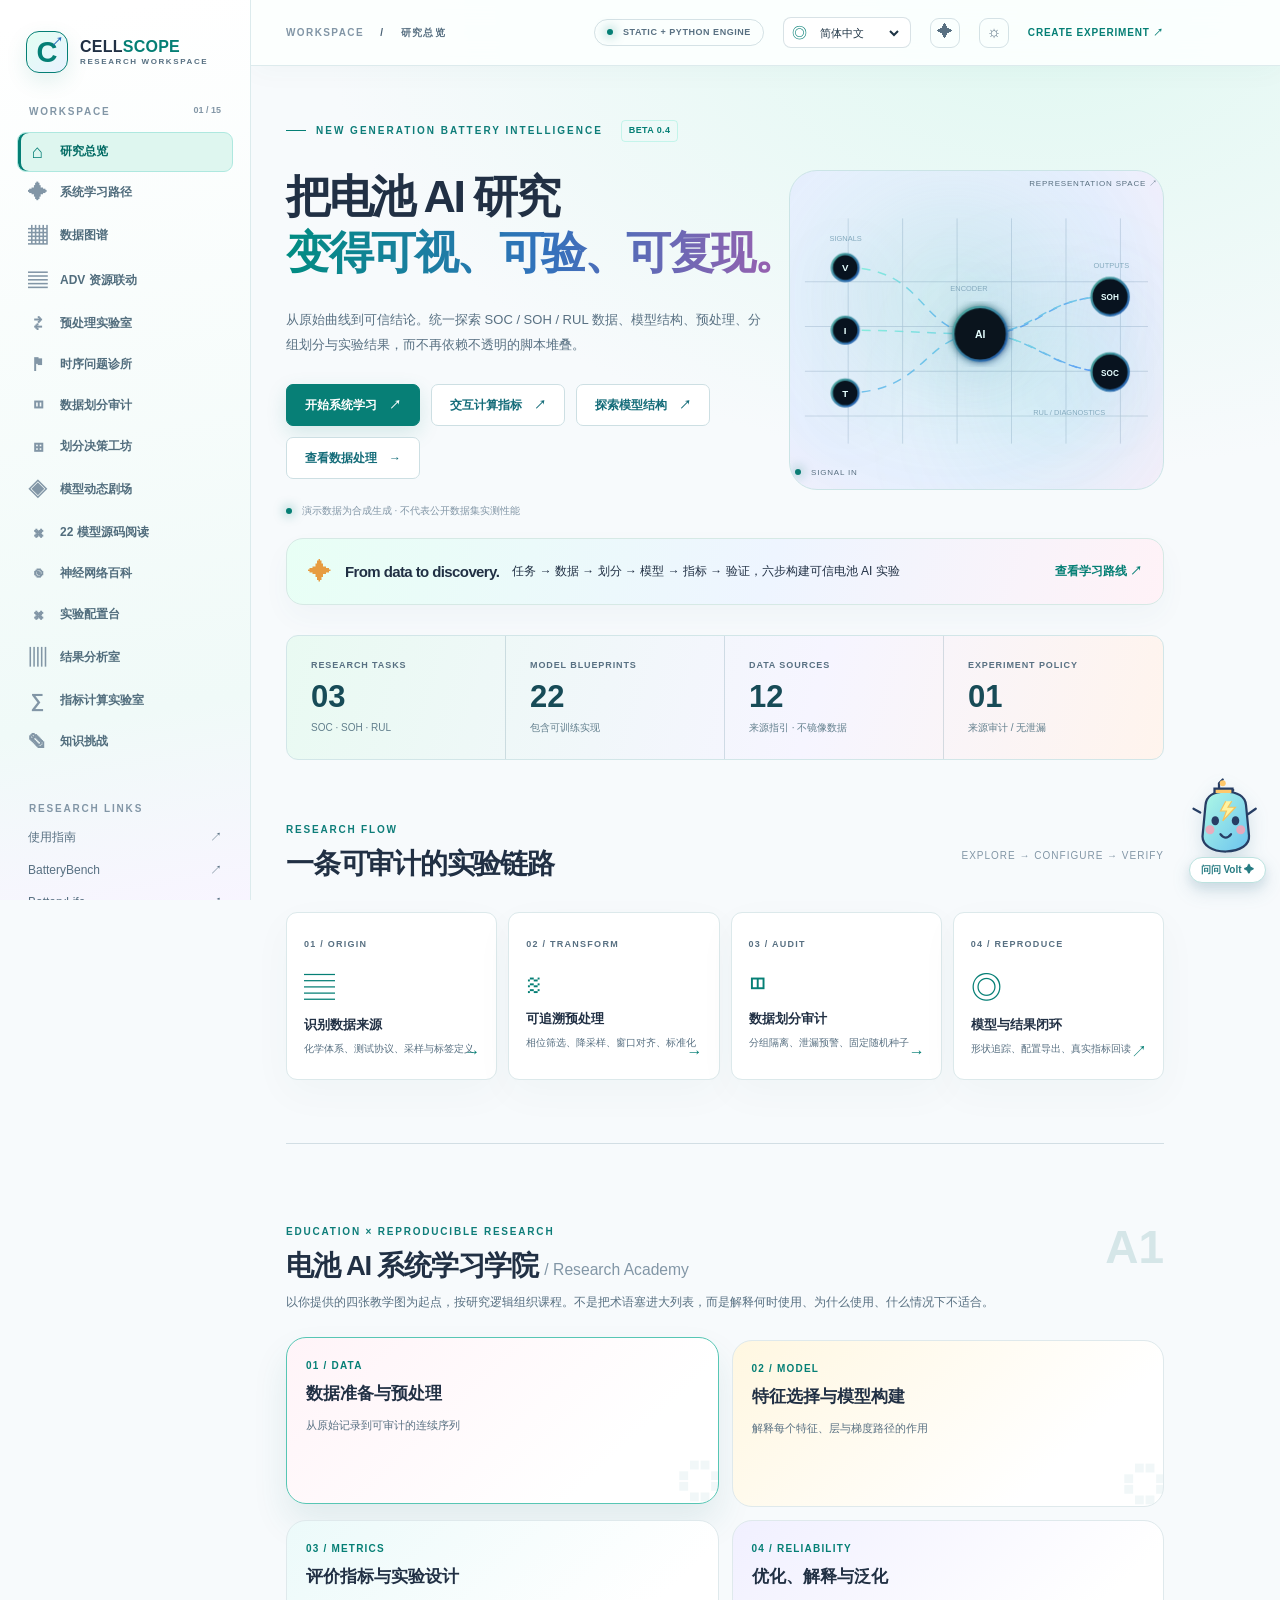
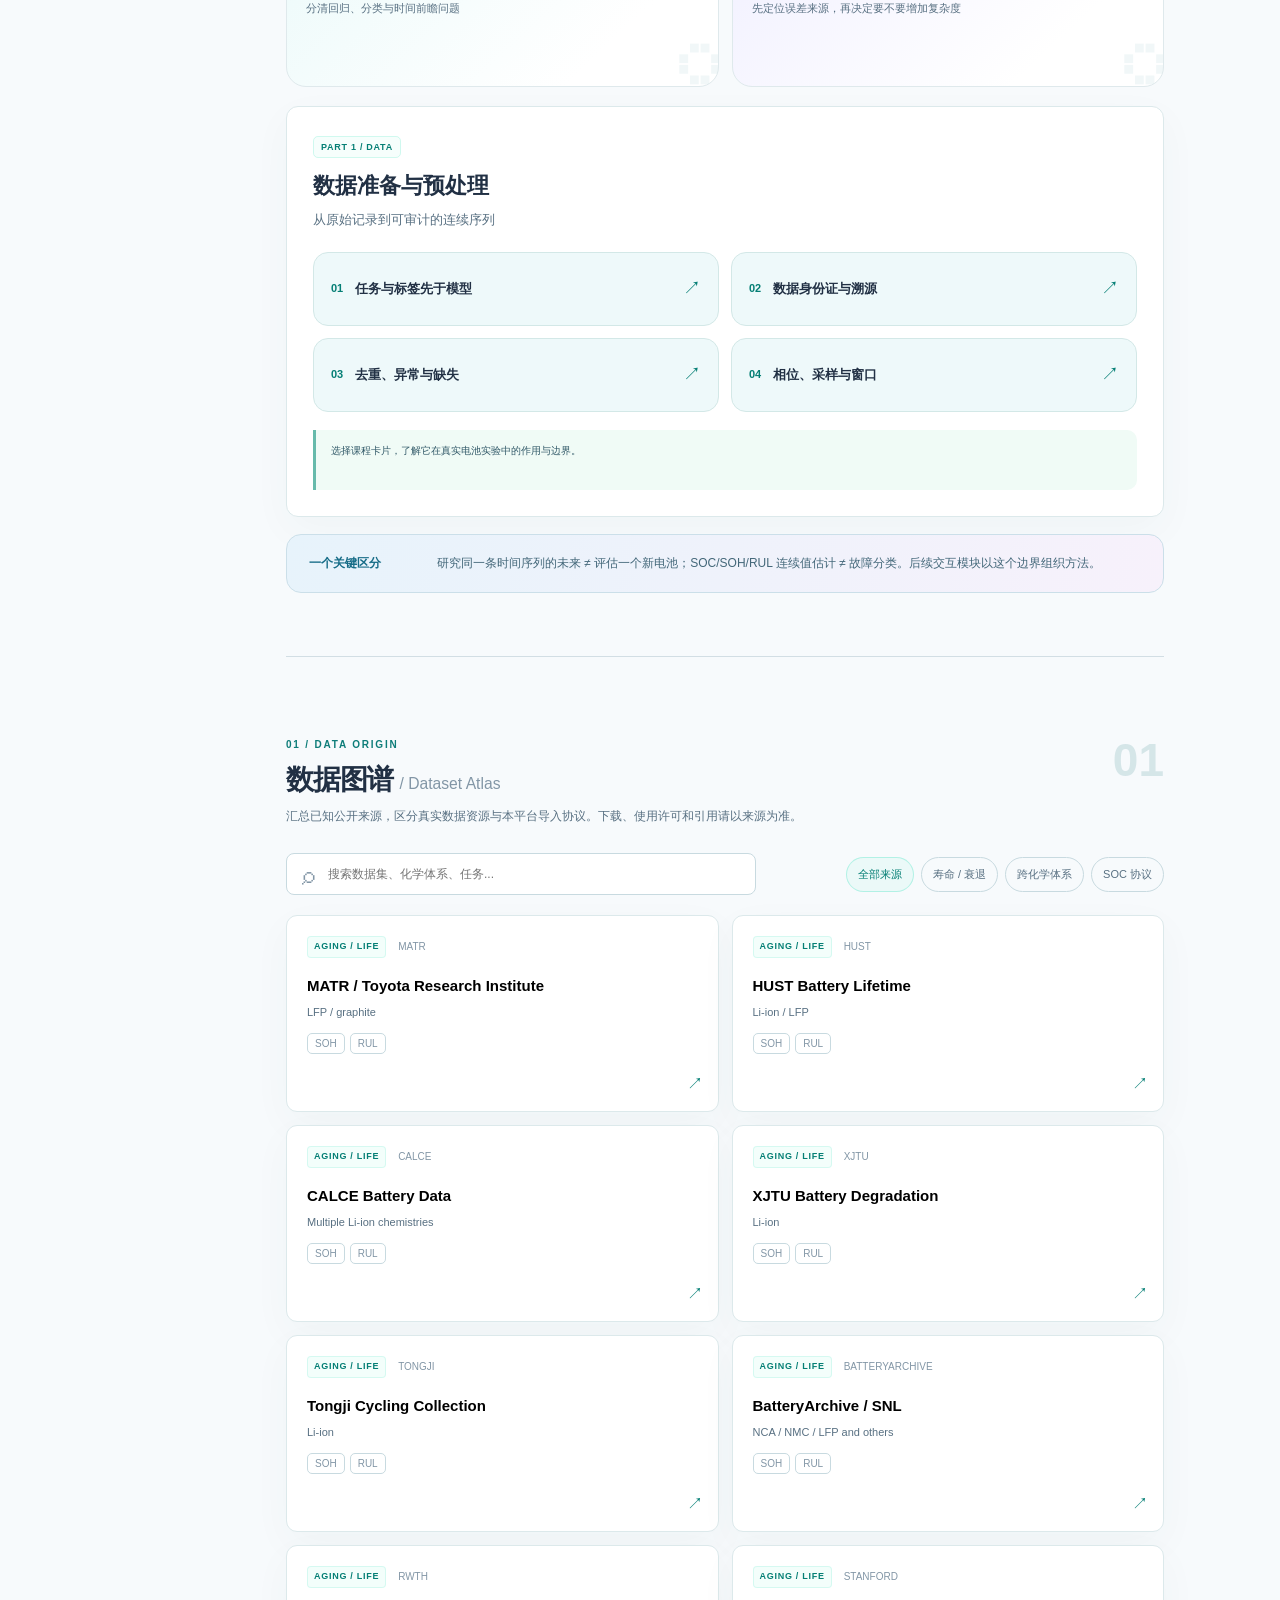
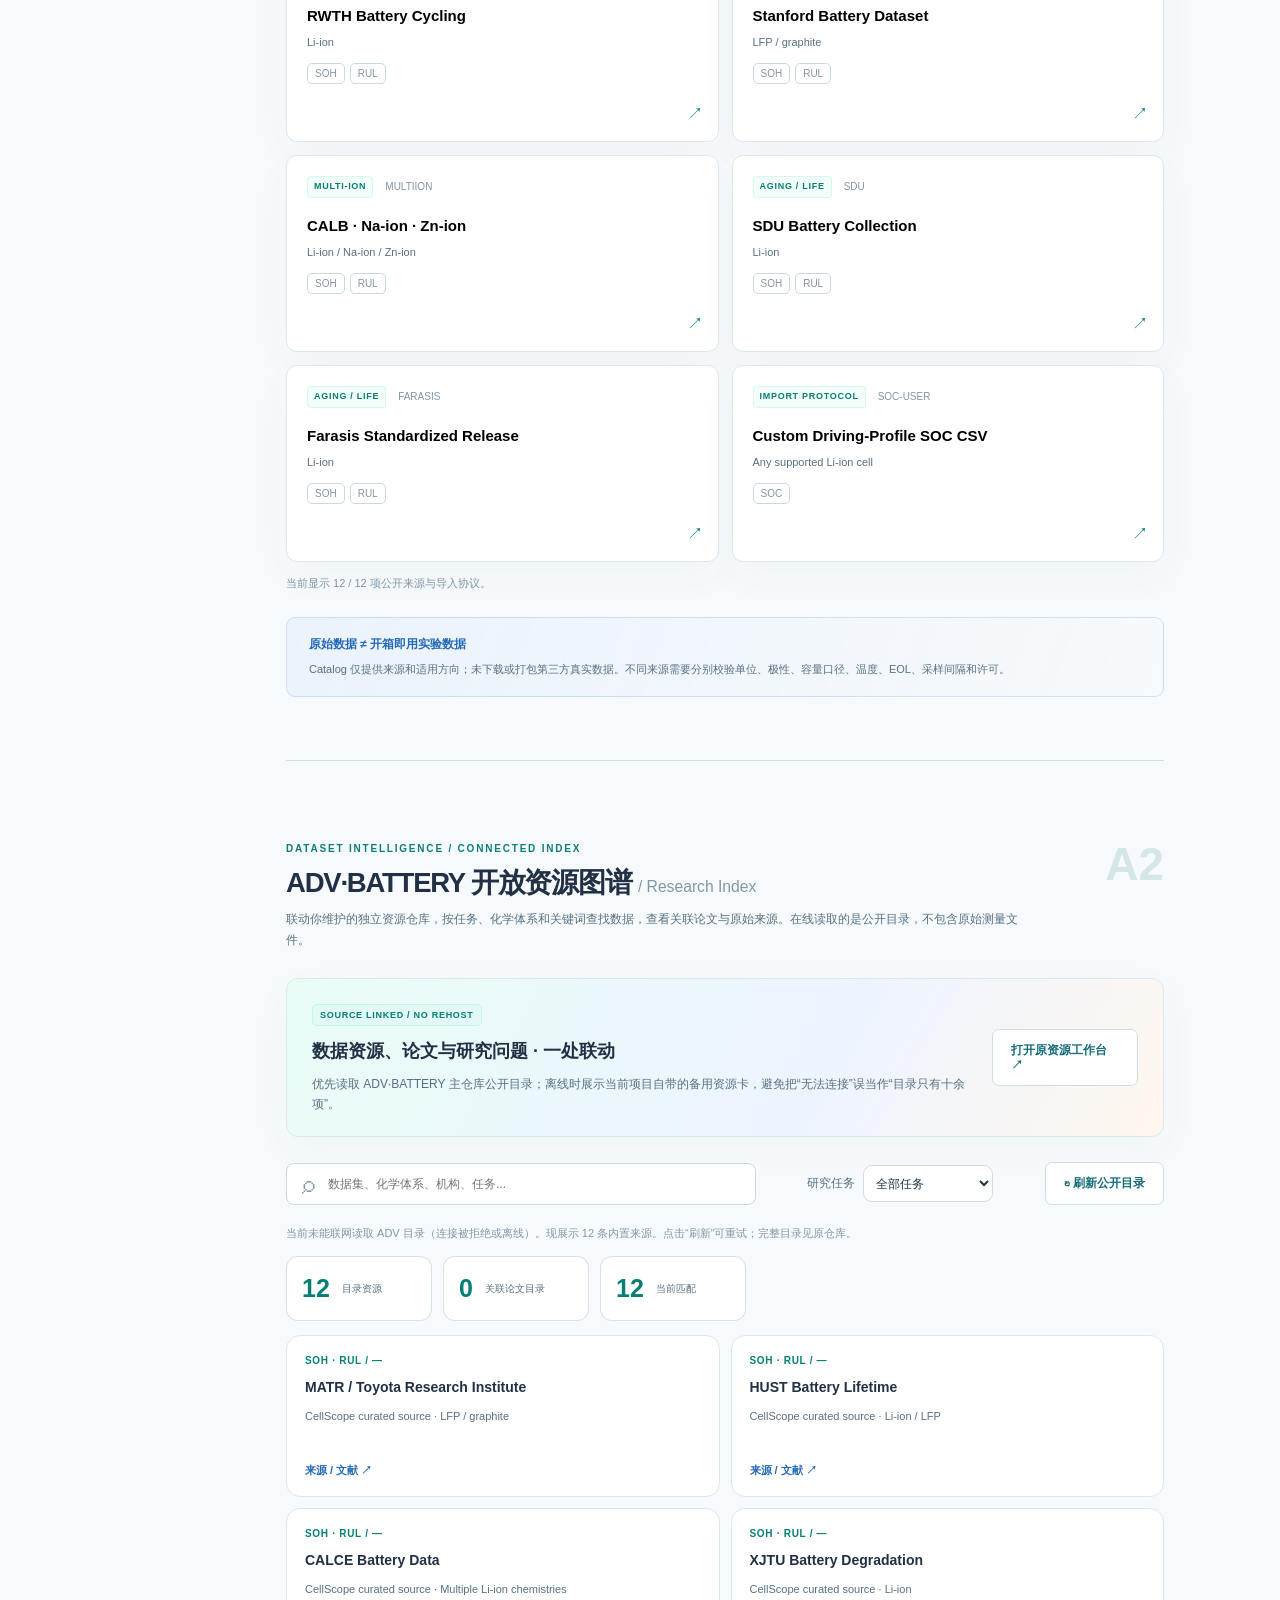
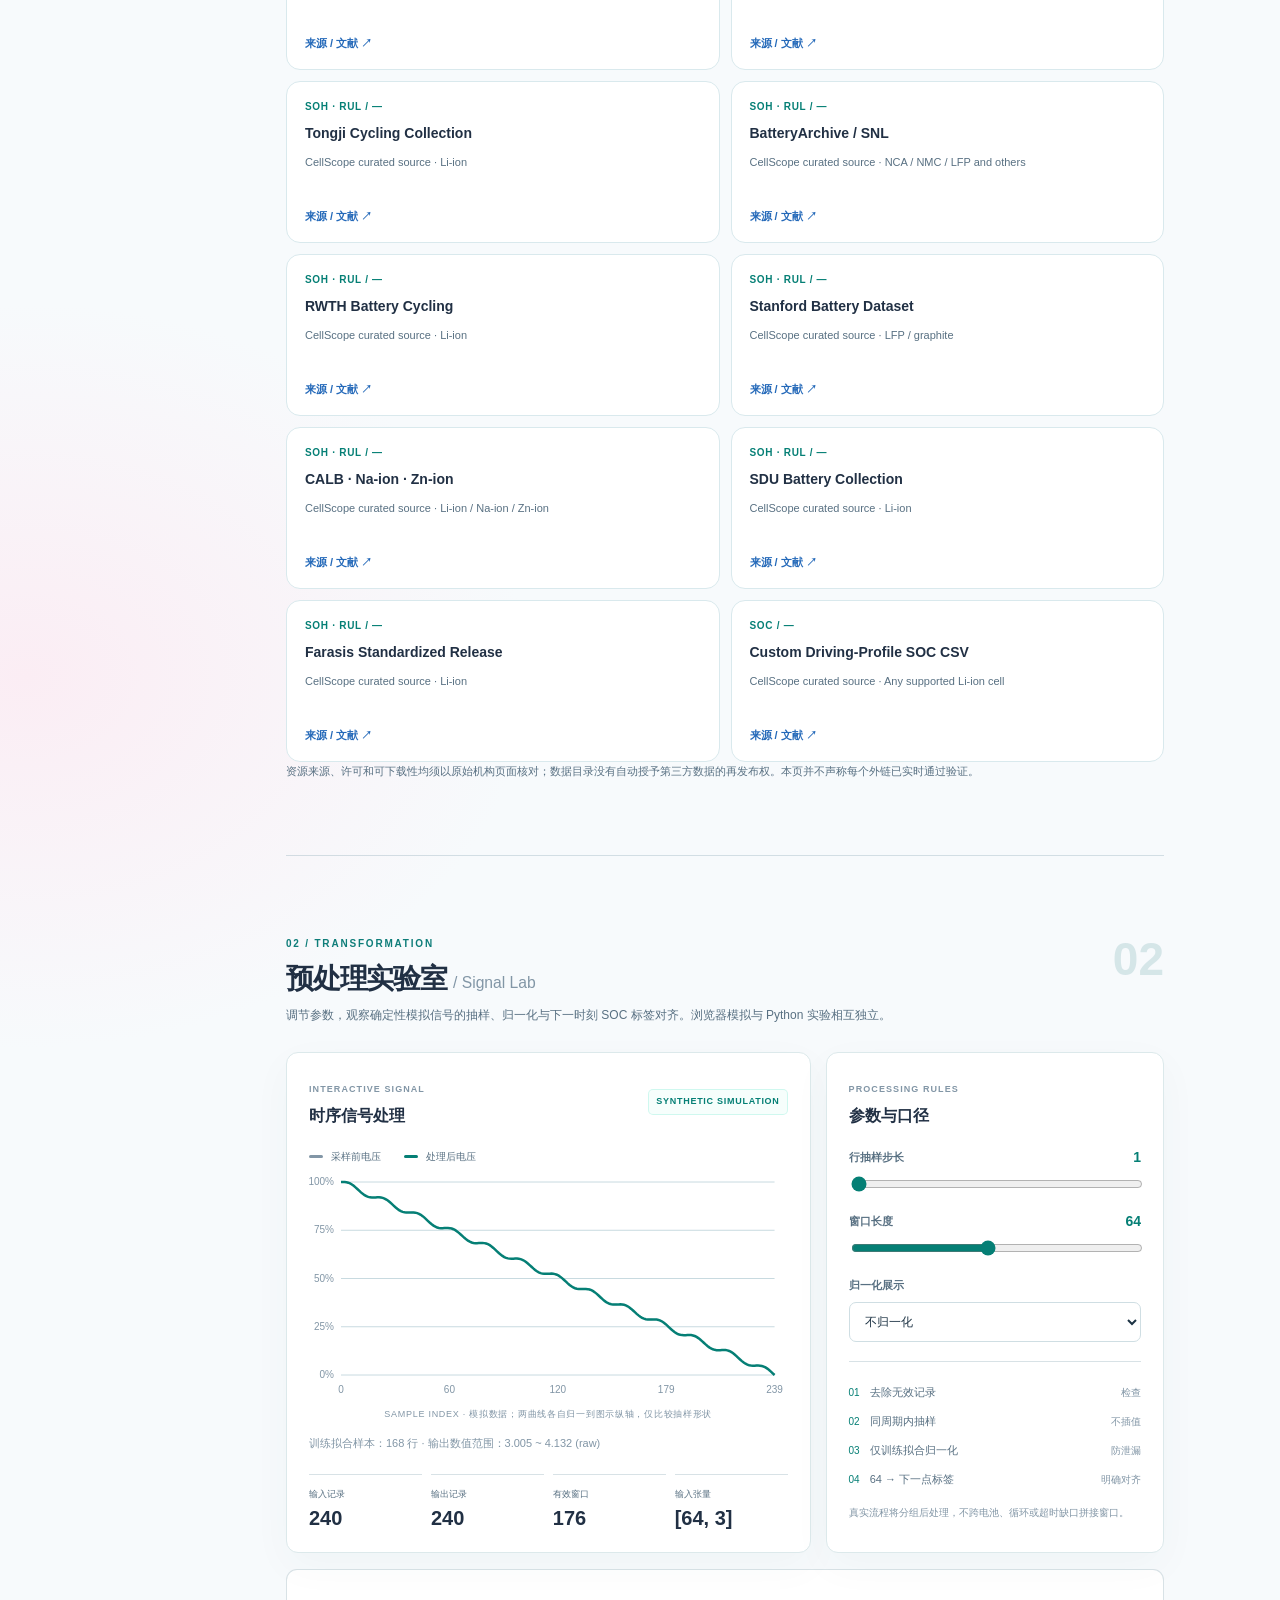
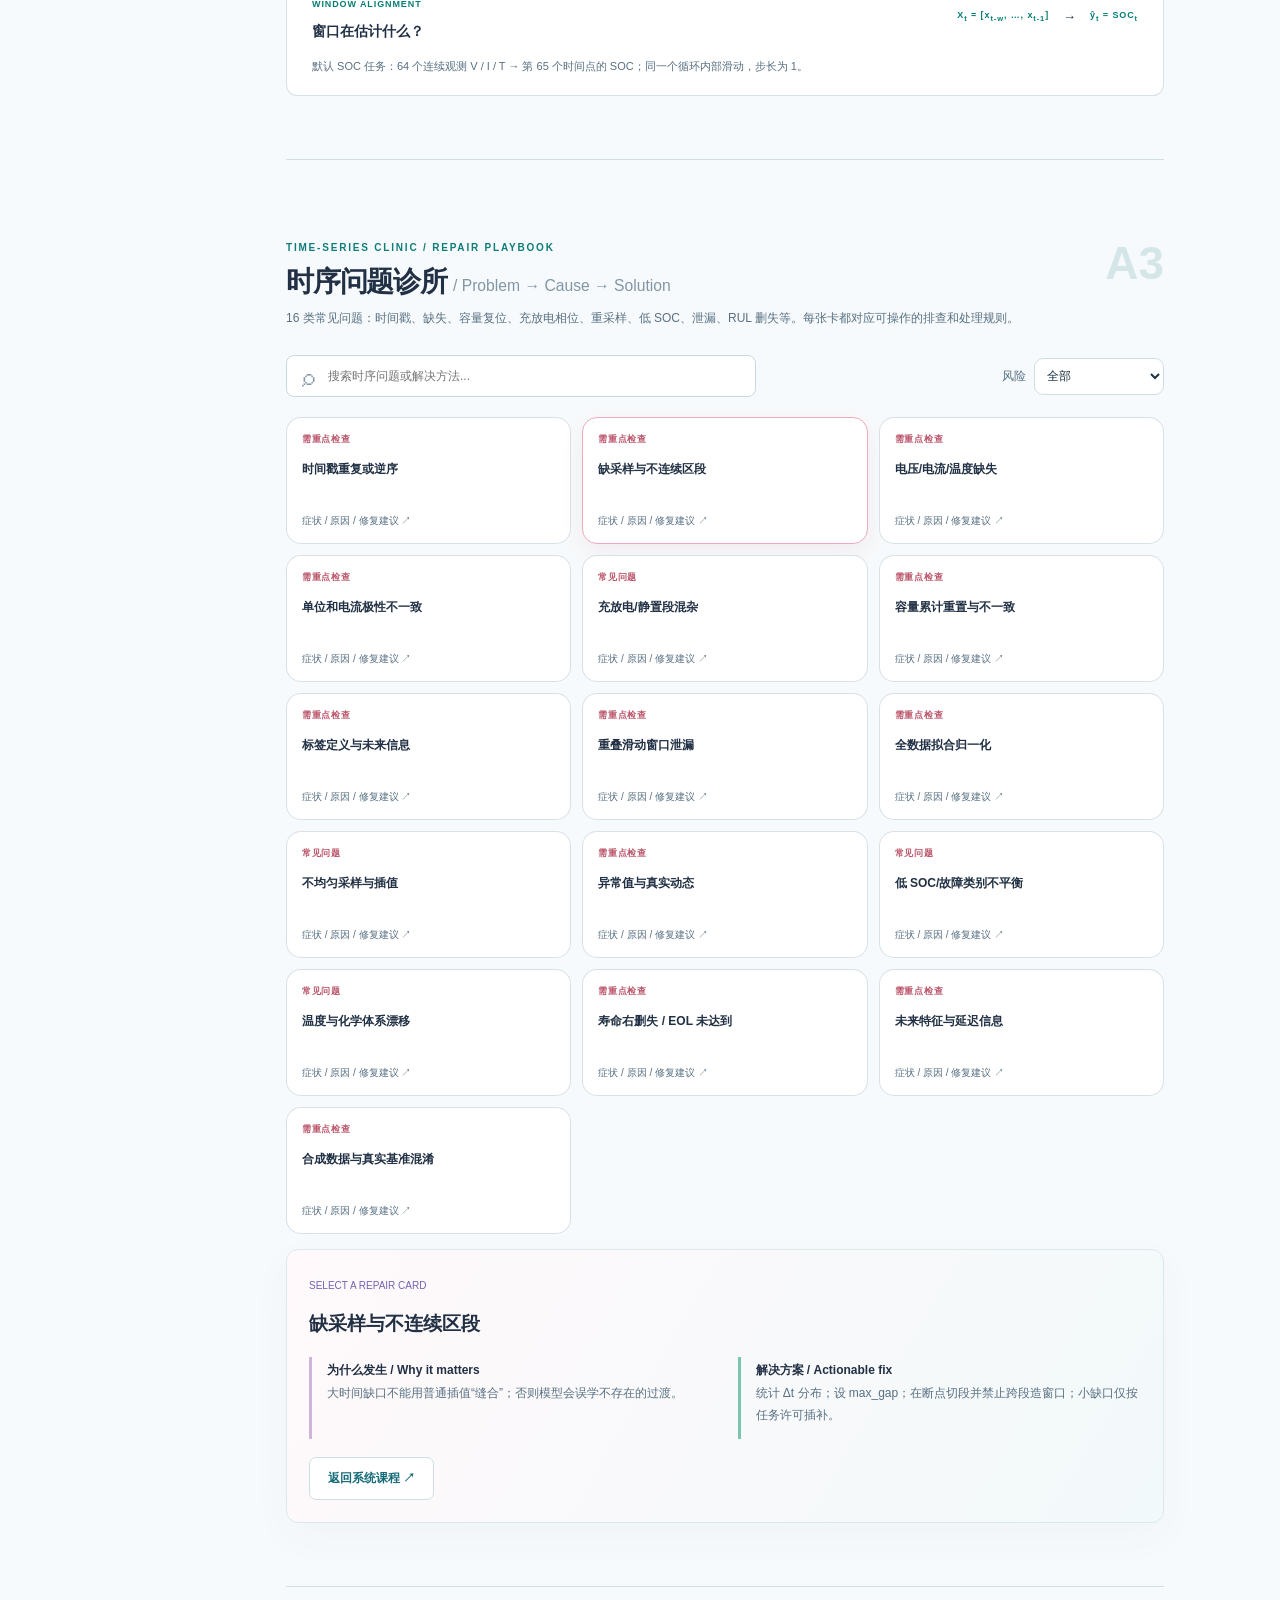
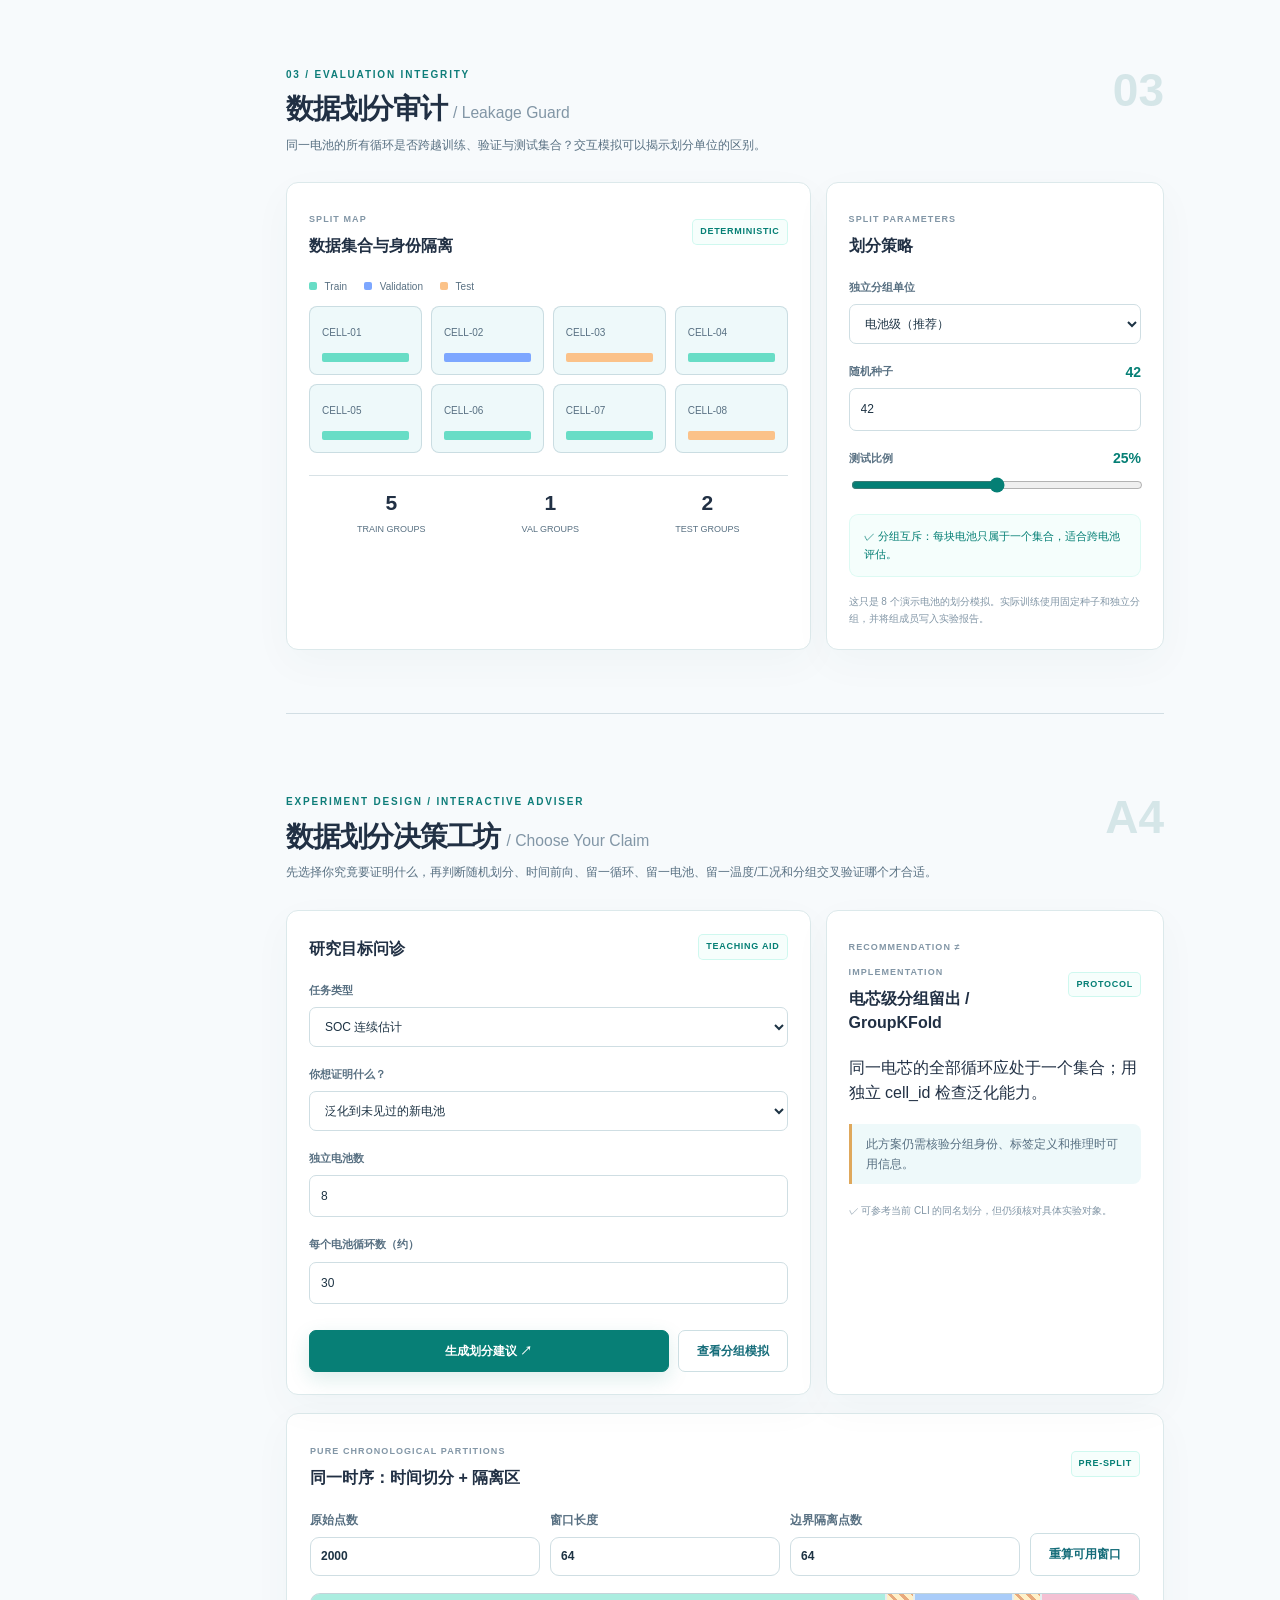
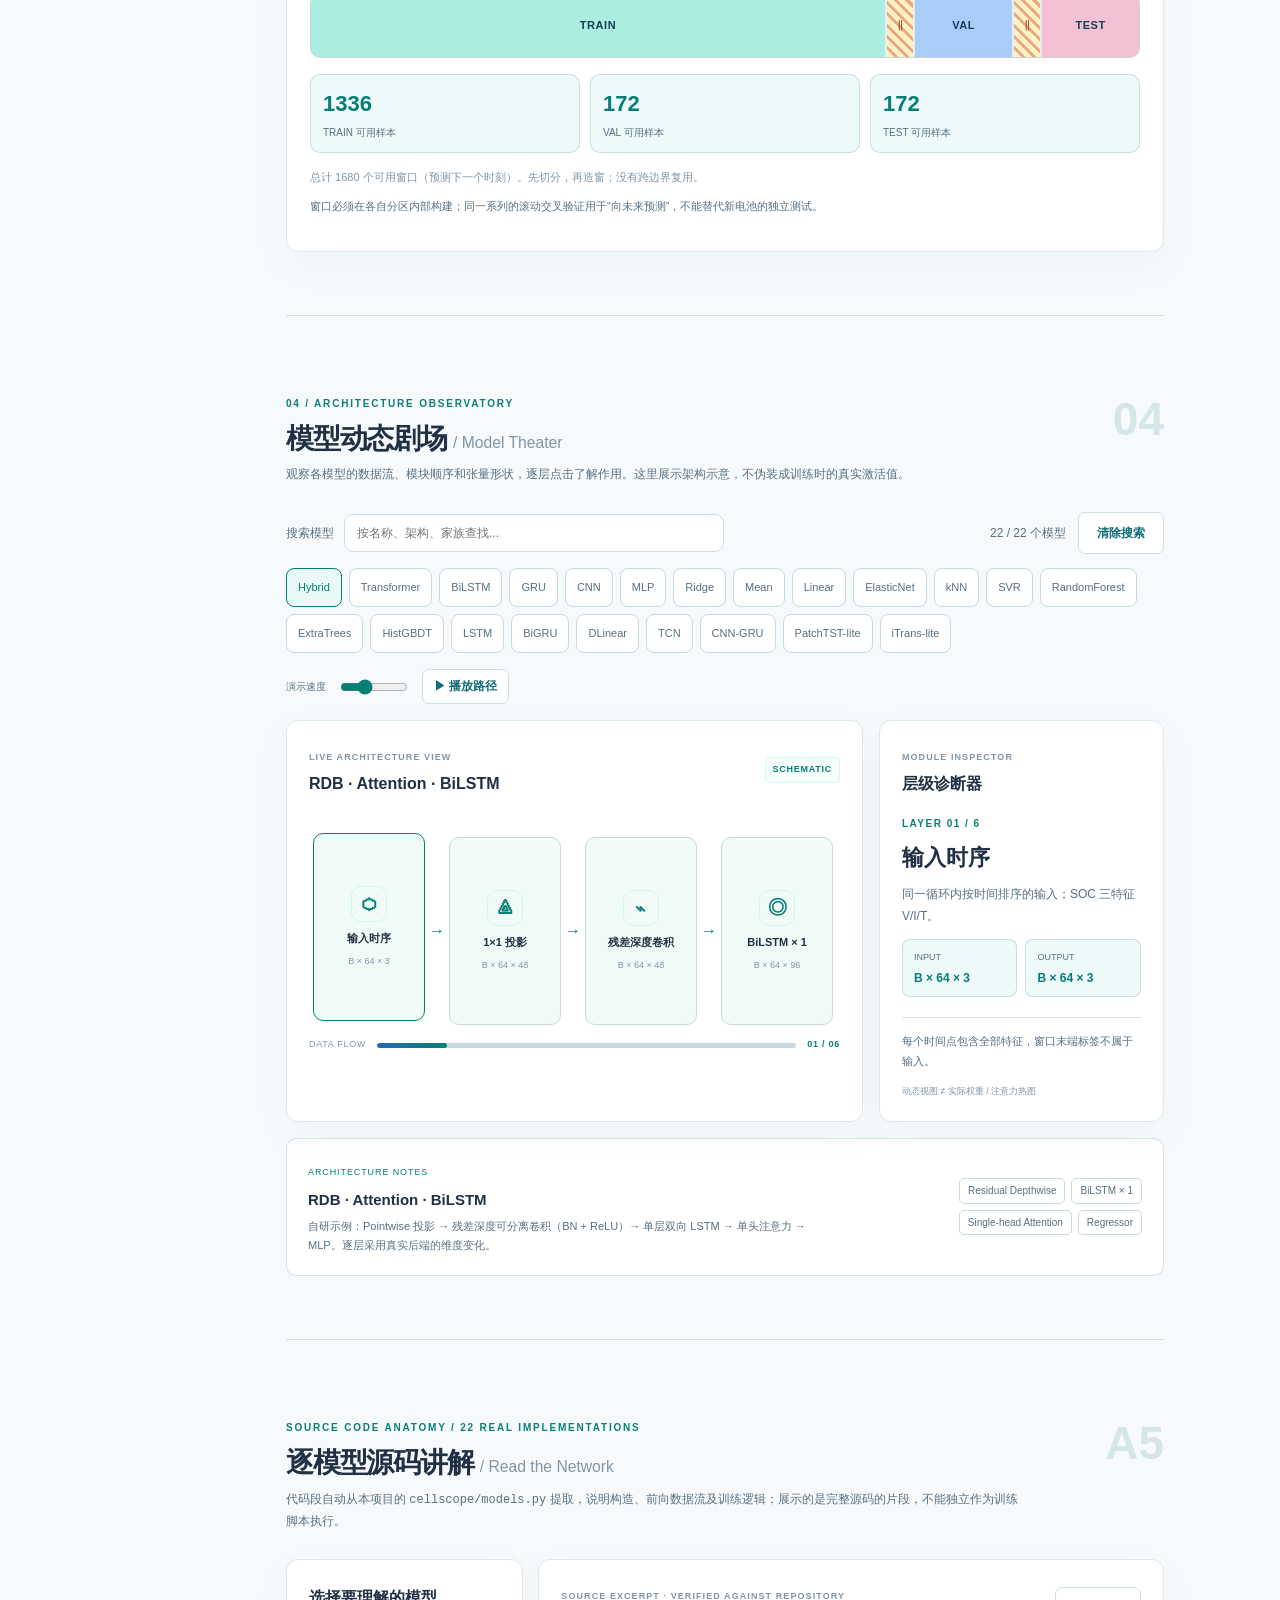
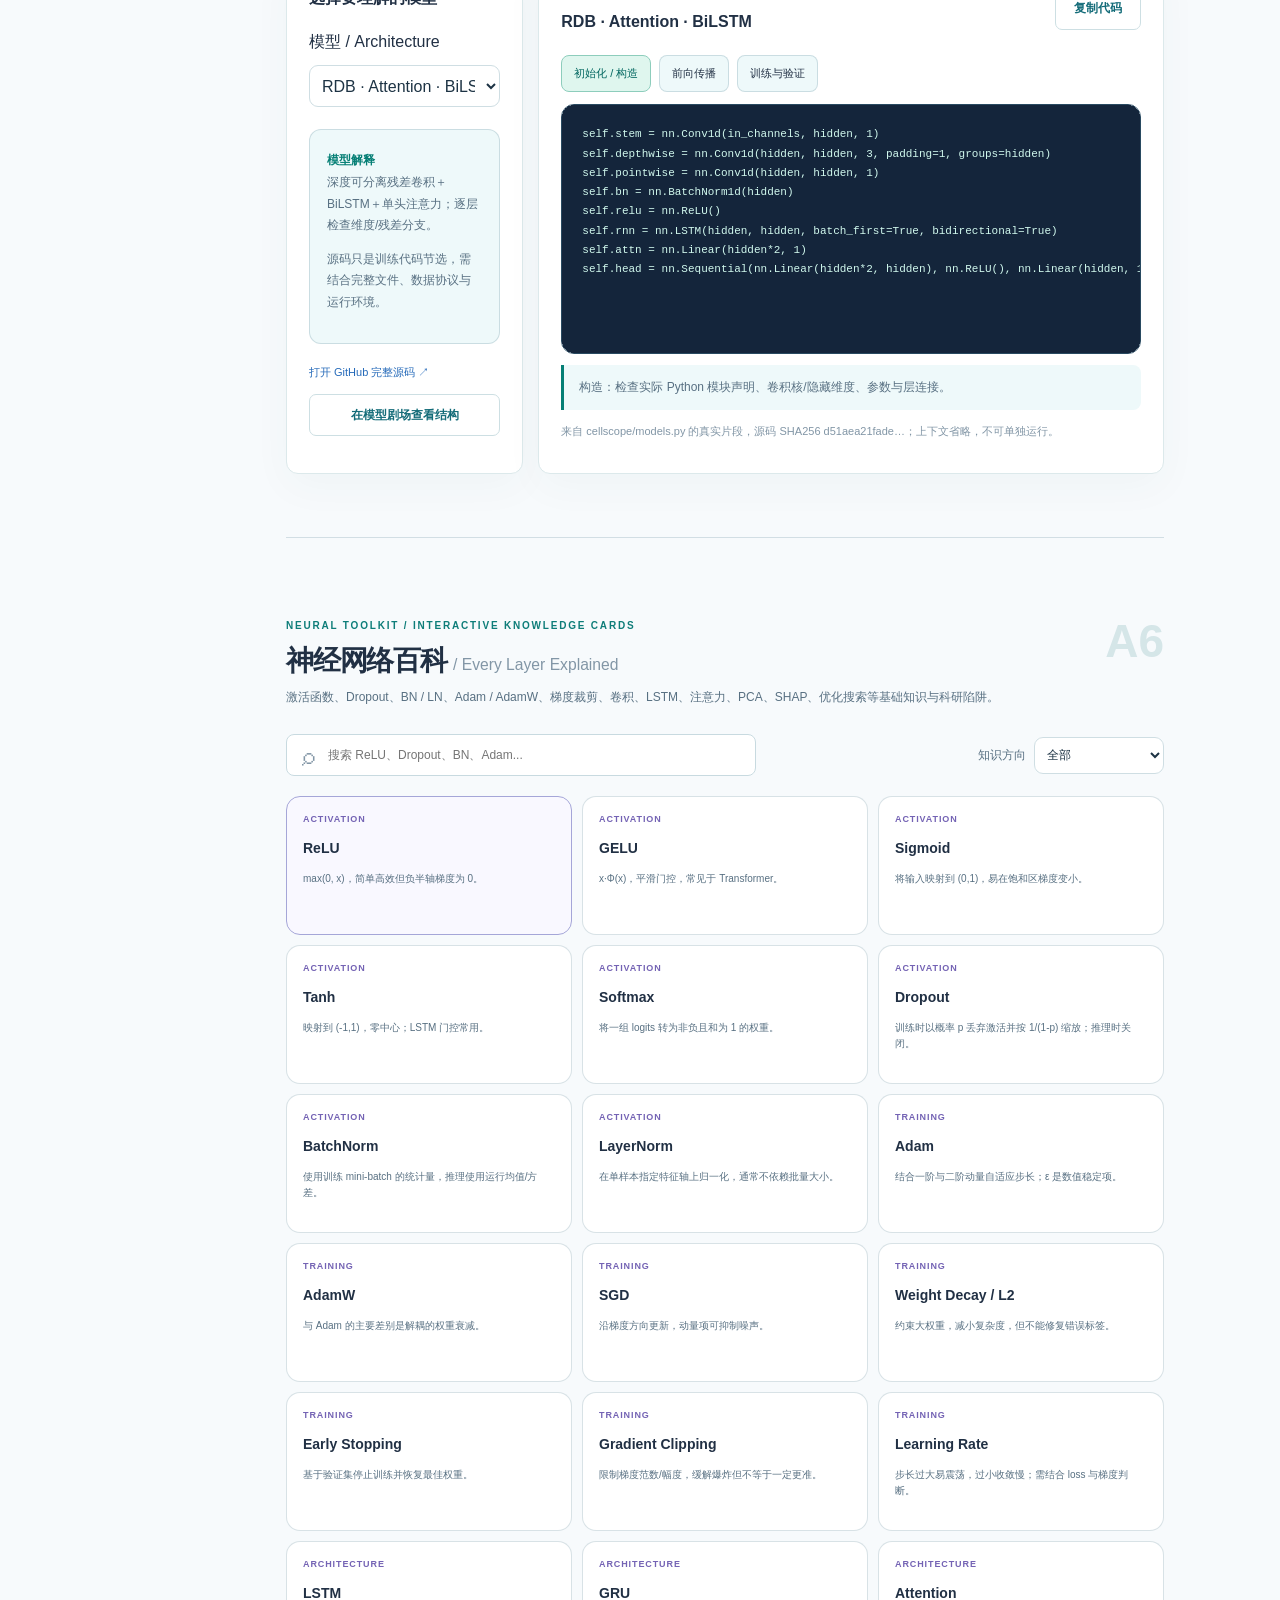
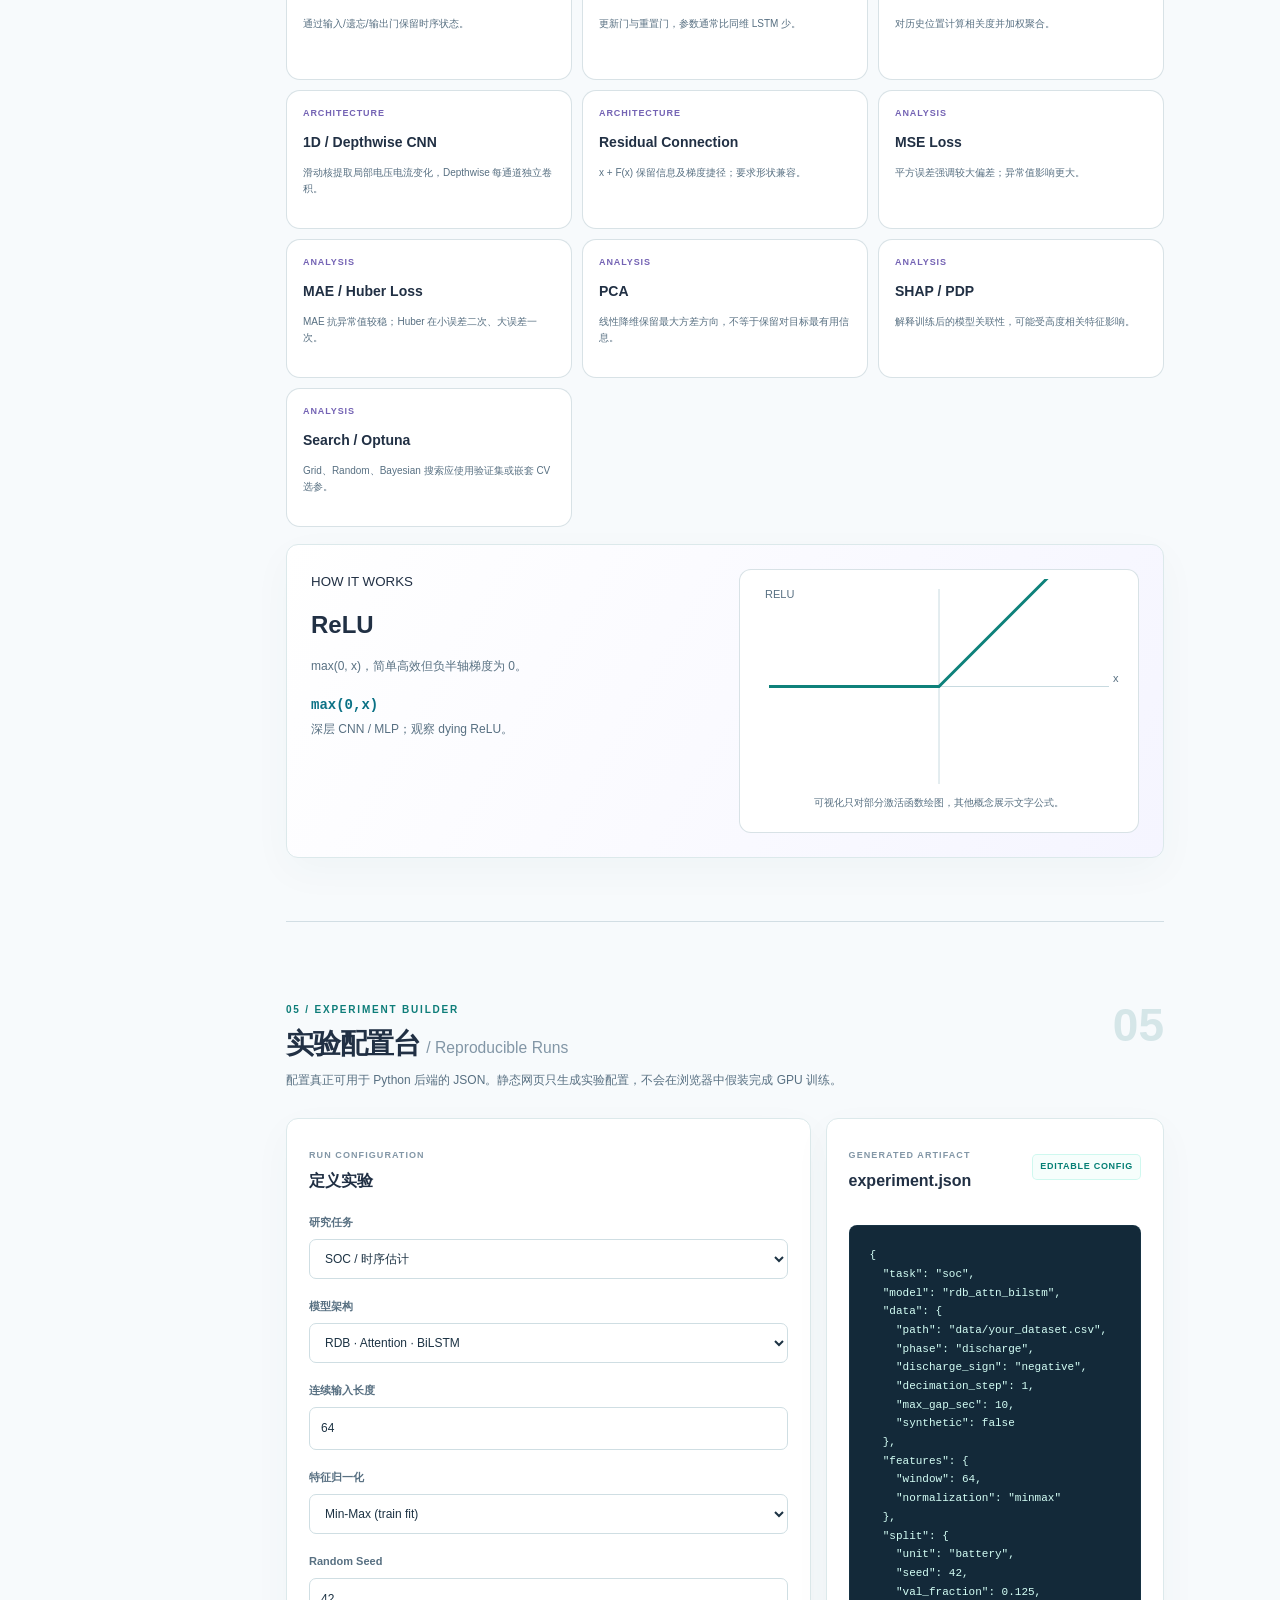
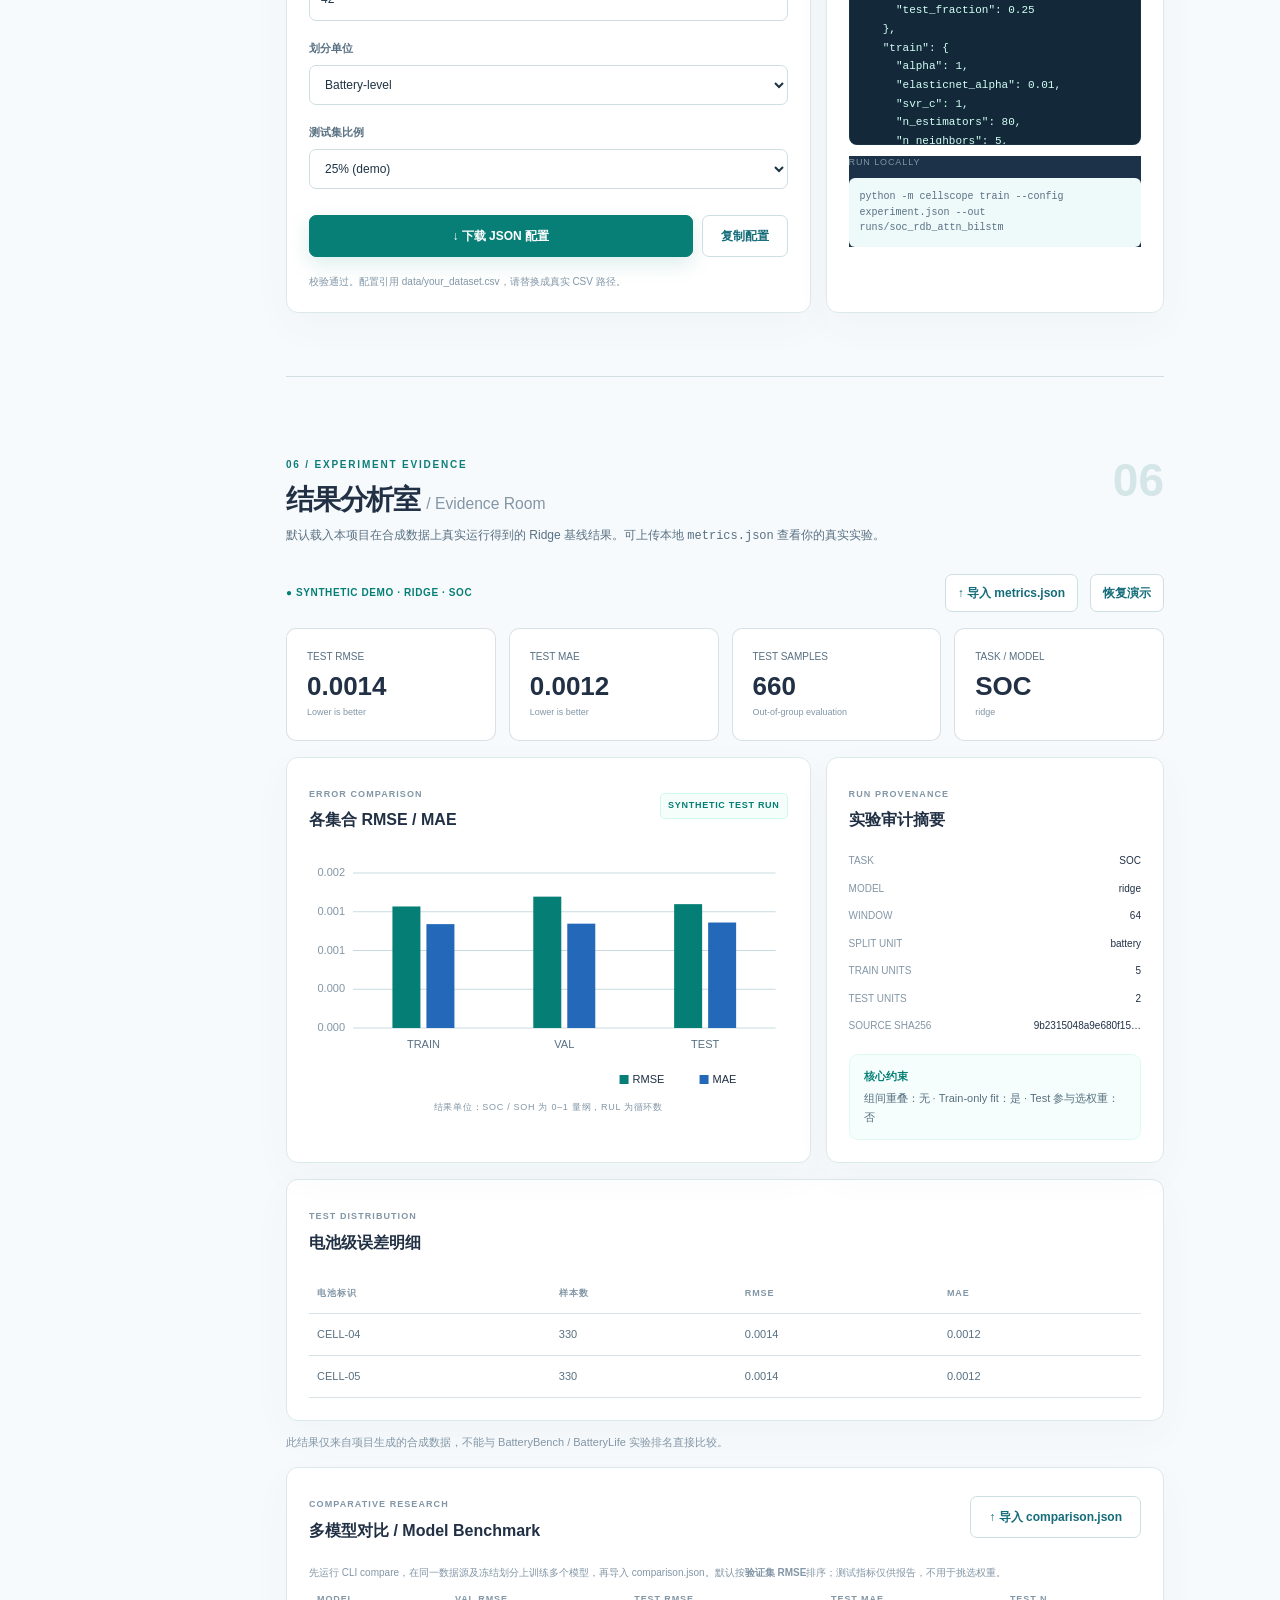
==== commit 10618ea5: "feat(academy): publish CellScope Lab v0.4 interactive battery AI learning platform" ====
--- a/web/index.html
+++ b/web/index.html
@@ -4,39 +4,64 @@
   <meta charset="utf-8">
   <meta name="viewport" content="width=device-width, initial-scale=1">
   <meta name="description" content="CellScope Lab — auditable battery AI benchmark and interactive model observatory for SOC, SOH, and RUL.">
-  <meta name="theme-color" content="#0a1120">
+  <meta name="theme-color" content="#f8fbff">
   <title>CellScope Lab — 电池科研工作台</title>
   <link rel="stylesheet" href="./assets/styles.css">
-</head>
-<body>
+  <link rel="stylesheet" href="./assets/academy.css">
+<link rel="icon" type="image/svg+xml" href="./assets/favicon.svg"></head>
+<body class="light">
   <a class="skip-link" href="#overview">跳转主内容</a>
   <div class="page-shell">
     <aside class="sidebar" id="sidebar" aria-label="主导航">
       <a class="brand" href="#overview" aria-label="CellScope Lab 首页"><span class="brand-mark" aria-hidden="true">C<span>↗</span></span><span class="brand-text">CELL<span>SCOPE</span><small>RESEARCH WORKSPACE</small></span></a>
-      <div class="side-group-label">WORKSPACE <span>01 / 06</span></div>
+      <div class="side-group-label">WORKSPACE <span>01 / 15</span></div>
       <nav class="side-nav" id="side-nav">
         <a href="#overview" class="nav-link active" data-section="overview"><span class="nav-icon">⌂</span> 研究总览</a>
+        <a href="#academy" class="nav-link" data-section="academy"><span class="nav-icon">✦</span> 系统学习路径</a>
         <a href="#datasets" class="nav-link" data-section="datasets"><span class="nav-icon">▦</span> 数据图谱</a>
+        <a href="#adv-atlas" class="nav-link" data-section="adv-atlas"><span class="nav-icon">▤</span> ADV 资源联动</a>
         <a href="#pipeline" class="nav-link" data-section="pipeline"><span class="nav-icon">⇄</span> 预处理实验室</a>
+        <a href="#quality" class="nav-link" data-section="quality"><span class="nav-icon">⚑</span> 时序问题诊所</a>
         <a href="#splits" class="nav-link" data-section="splits"><span class="nav-icon">◫</span> 数据划分审计</a>
+        <a href="#split-lab" class="nav-link" data-section="split-lab"><span class="nav-icon">⊞</span> 划分决策工坊</a>
         <a href="#models" class="nav-link" data-section="models"><span class="nav-icon">◈</span> 模型动态剧场</a>
+        <a href="#model-code" class="nav-link" data-section="model-code"><span class="nav-icon">⌘</span> 22 模型源码阅读</a>
+        <a href="#components" class="nav-link" data-section="components"><span class="nav-icon">◉</span> 神经网络百科</a>
         <a href="#experiments" class="nav-link" data-section="experiments"><span class="nav-icon">⌘</span> 实验配置台</a>
         <a href="#results" class="nav-link" data-section="results"><span class="nav-icon">▥</span> 结果分析室</a>
+        <a href="#metrics" class="nav-link" data-section="metrics"><span class="nav-icon">∑</span> 指标计算实验室</a>
+        <a href="#quiz" class="nav-link" data-section="quiz"><span class="nav-icon">✎</span> 知识挑战</a>
       </nav>
       <div class="side-group-label margin-top">RESEARCH LINKS</div>
       <div class="side-links"><a href="./guide.html" target="_blank" rel="noopener">使用指南 <span>↗</span></a><a href="https://github.com/LMDHQ-0420/BatteryBench" target="_blank" rel="noopener">BatteryBench <span>↗</span></a><a href="https://github.com/Ruifeng-Tan/BatteryLife" target="_blank" rel="noopener">BatteryLife <span>↗</span></a></div>
-      <div class="sidebar-bottom"><span class="live-dot"></span> ORIGINAL RESEARCH STACK <strong>v0.2</strong><p>本地优先 · 可复现 · 无需云服务</p></div>
+      <div class="sidebar-bottom"><span class="live-dot"></span> ORIGINAL RESEARCH STACK <strong>v0.4</strong><p>本地优先 · 可复现 · 无需云服务</p></div>
     </aside>
     <main class="main-content">
-      <header class="topbar"><button class="icon-btn mobile-nav" id="nav-toggle" aria-label="打开导航" aria-expanded="false">☰</button><div class="breadcrumbs">WORKSPACE <span>/</span> <b id="breadcrumb">研究总览</b></div><div class="header-right"><span class="header-pill"><span class="live-dot"></span> STATIC + PYTHON ENGINE</span><button class="icon-btn" id="theme-toggle" aria-label="切换明暗主题" title="切换主题">☼</button><a class="header-link" href="#experiments">CREATE EXPERIMENT ↗</a></div></header>
+      <header class="topbar"><button class="icon-btn mobile-nav" id="nav-toggle" aria-label="打开导航" aria-expanded="false">☰</button><div class="breadcrumbs">WORKSPACE <span>/</span> <b id="breadcrumb">研究总览</b></div><div class="header-right"><span class="header-pill"><span class="live-dot"></span> STATIC + PYTHON ENGINE</span><label class="lang-picker" for="language-select"><span class="lang-icon" aria-hidden="true">◎</span><select id="language-select" aria-label="选择网站语言"><option value="zh">简体中文</option><option value="en">English</option></select></label><button class="icon-btn" id="assistant-header" aria-label="打开科研学习助手" title="科研学习助手">✦</button><button class="icon-btn" id="theme-toggle" aria-label="切换明暗主题" title="切换主题">☼</button><a class="header-link" href="#experiments">CREATE EXPERIMENT ↗</a></div></header>
       <div class="content-wrap">
+        <aside class="guide-panel" id="assistant-panel" hidden aria-label="科研小精灵导学助手">
+          <div class="guide-head"><div class="assistant-avatar-small" aria-hidden="true">✦</div><div><small>CELLSCOPE COMPANION / 离线知识卡</small><h2>Hi，我是 Volt！</h2><p>固定知识模板与关键词检索 · 不连接大模型 · 不会上传你的输入</p></div><button type="button" class="icon-btn" id="assistant-close" aria-label="收起科研学习助手">×</button></div>
+          <div id="assistant-log" class="guide-log" role="log" aria-live="polite" aria-relevant="additions"></div>
+          <div class="guide-quick" id="assistant-suggestions" role="group" aria-label="选择学习问题">
+            <button type="button" data-ask="split">如何选择数据划分？</button><button type="button" data-ask="metric">RMSE 与 F1 的区别？</button><button type="button" data-ask="missing">缺失时间点怎么办？</button><button type="button" data-ask="code">怎么看模型代码？</button><button type="button" data-ask="leakage">怎样防止数据泄漏？</button><button type="button" data-ask="resources">数据源在哪里？</button>
+          </div><form id="assistant-form" class="guide-form"><label for="assistant-input">关键词检索 / Ask a learning question</label><div><input id="assistant-input" type="search" maxlength="160" placeholder="如：Dropout、SOC、AUC、归一化…" autocomplete="off"><button type="submit" class="primary-btn">发送 ↗</button></div></form>
+          <div class="guide-foot"><span>◌ 不会遮挡网页：展开面板占据文档中的独立区域</span><button id="assistant-hide" type="button" class="text-btn">隐藏小精灵</button></div>
+        </aside>
+
         <section class="section overview-section" id="overview" data-title="研究总览">
-          <div class="eyebrow"><span class="eyebrow-line"></span> NEW GENERATION BATTERY INTELLIGENCE <span class="mini-tag">BETA 0.2</span></div>
-          <div class="hero-grid"><div class="hero-copy"><h1>把电池 AI 研究<br><em>变得可视、可验、可复现。</em></h1><p>从原始曲线到可信结论。统一探索 SOC / SOH / RUL 数据、模型结构、预处理、分组划分与实验结果，而不再依赖不透明的脚本堆叠。</p><div class="hero-actions"><a class="primary-btn" href="#models">探索模型结构 <span>↗</span></a><a class="secondary-btn" href="#pipeline">查看数据处理 <span>→</span></a></div><div class="hero-footnote"><span class="live-dot"></span> 演示数据为合成生成 · 不代表公开数据集实测性能</div></div>
+          <div class="eyebrow"><span class="eyebrow-line"></span> NEW GENERATION BATTERY INTELLIGENCE <span class="mini-tag">BETA 0.4</span></div>
+          <div class="hero-grid"><div class="hero-copy"><h1>把电池 AI 研究<br><em>变得可视、可验、可复现。</em></h1><p>从原始曲线到可信结论。统一探索 SOC / SOH / RUL 数据、模型结构、预处理、分组划分与实验结果，而不再依赖不透明的脚本堆叠。</p><div class="hero-actions"><a class="primary-btn" href="#academy">开始系统学习 <span>↗</span></a><a class="secondary-btn" href="#metrics">交互计算指标 <span>↗</span></a><a class="secondary-btn" href="#models">探索模型结构 <span>↗</span></a><a class="secondary-btn" href="#pipeline">查看数据处理 <span>→</span></a></div><div class="hero-footnote"><span class="live-dot"></span> 演示数据为合成生成 · 不代表公开数据集实测性能</div></div>
           <div class="hero-visual" aria-label="电池核心与神经网络结构插画"><div class="orb orb-one"></div><div class="orb orb-two"></div><svg viewBox="0 0 500 360" role="img" aria-label="具有三路输入和多层流向的原创电池 AI 网络示意"><defs><linearGradient id="g1" x1="0" y1="0" x2="1" y2="1"><stop stop-color="#66f0d5"/><stop offset="1" stop-color="#2b7eff"/></linearGradient><filter id="glow"><feGaussianBlur stdDeviation="6" result="b"/><feMerge><feMergeNode in="b"/><feMergeNode in="SourceGraphic"/></feMerge></filter></defs><g opacity=".3" stroke="#4e799a" stroke-width="1"><path d="M20 295H480M20 235H480M20 175H480M20 115H480M78 30V332M151 30V332M224 30V332M297 30V332M370 30V332M443 30V332"/></g><g class="hero-edges" stroke="url(#g1)" stroke-width="2" opacity=".75" fill="none"><path d="M74 96C185 96 171 185 255 185S336 135 429 135"/><path d="M74 180C160 180 185 185 255 185S352 236 429 236"/><path d="M74 264C182 264 179 185 255 185S338 135 429 135"/><path d="M255 185C326 185 355 236 429 236"/></g><g class="hero-nodes" fill="#0a1b2c" stroke="url(#g1)" stroke-width="3"><circle cx="74" cy="96" r="18"/><circle cx="74" cy="180" r="18"/><circle cx="74" cy="264" r="18"/><circle cx="255" cy="185" r="36" filter="url(#glow)"/><circle cx="429" cy="135" r="25"/><circle cx="429" cy="236" r="25"/></g><g fill="#e6ffff" text-anchor="middle" font-family="sans-serif" font-weight="700"><text x="74" y="101" font-size="13">V</text><text x="74" y="185" font-size="13">I</text><text x="74" y="269" font-size="13">T</text><text x="255" y="191" font-size="14">AI</text><text x="429" y="140" font-size="11">SOH</text><text x="429" y="241" font-size="11">SOC</text></g><g fill="#81aabf" font-family="sans-serif" font-size="10"><text x="53" y="61">SIGNALS</text><text x="215" y="127">ENCODER</text><text x="407" y="96">OUTPUTS</text><text x="326" y="293">RUL / DIAGNOSTICS</text></g></svg><div class="visual-label label-left"><span class="live-dot"></span> SIGNAL IN</div><div class="visual-label label-right">REPRESENTATION SPACE ↗</div></div></div>
+          <div class="academy-ribbon" role="status"><span>✦</span><strong>From data to discovery.</strong><span>任务 → 数据 → 划分 → 模型 → 指标 → 验证，六步构建可信电池 AI 实验</span><a href="#academy">查看学习路线 ↗</a></div>
           <div class="metrics-strip"><div><span>RESEARCH TASKS</span><strong>03</strong><small>SOC · SOH · RUL</small></div><div><span>MODEL BLUEPRINTS</span><strong id="overview-models">22</strong><small>包含可训练实现</small></div><div><span>DATA SOURCES</span><strong id="overview-datasets">12</strong><small>来源指引 · 不镜像数据</small></div><div><span>EXPERIMENT POLICY</span><strong>01</strong><small>来源审计 / 无泄漏</small></div></div>
           <div class="section-heading small-heading"><div><p class="overline">RESEARCH FLOW</p><h2>一条可审计的实验链路</h2></div><span class="heading-note">EXPLORE → CONFIGURE → VERIFY</span></div>
           <div class="process-grid"><a href="#datasets" class="process-card"><span>01 / ORIGIN</span><div class="process-icon">▤</div><h3>识别数据来源</h3><p>化学体系、测试协议、采样与标签定义</p><i>→</i></a><a href="#pipeline" class="process-card"><span>02 / TRANSFORM</span><div class="process-icon">≋</div><h3>可追溯预处理</h3><p>相位筛选、降采样、窗口对齐、标准化</p><i>→</i></a><a href="#splits" class="process-card"><span>03 / AUDIT</span><div class="process-icon">◫</div><h3>数据划分审计</h3><p>分组隔离、泄漏预警、固定随机种子</p><i>→</i></a><a href="#models" class="process-card"><span>04 / REPRODUCE</span><div class="process-icon">◎</div><h3>模型与结果闭环</h3><p>形状追踪、配置导出、真实指标回读</p><i>↗</i></a></div>
+        </section>
+        <section class="section academy-section" id="academy" data-title="系统学习路径">
+          <div class="section-heading"><div><p class="overline">EDUCATION × REPRODUCIBLE RESEARCH</p><h2>电池 AI 系统学习学院 <span class="title-accent">/ Research Academy</span></h2><p>以你提供的四张教学图为起点，按研究逻辑组织课程。不是把术语塞进大列表，而是解释何时使用、为什么使用、什么情况下不适合。</p></div><span class="section-num">A1</span></div>
+          <div class="learning-roadmap" id="academy-roadmap" role="tablist" aria-label="四阶段学习路线"></div>
+          <div class="academy-focus panel"><div class="academy-focus-head"><span id="academy-stage-tag" class="status-token">PART 1</span><h3 id="academy-stage-title">数据准备与预处理</h3><p id="academy-stage-lead"></p></div><div id="academy-lessons" class="lesson-grid"></div><p id="academy-feedback" class="helper-text" role="status">选择课程卡片了解学习目标、要点和科研注意事项。</p></div>
+          <div class="academy-principle"><strong>一个关键区分</strong><p>研究同一条时间序列的未来 ≠ 评估一个新电池；SOC/SOH/RUL 连续值估计 ≠ 故障分类。后续交互模块以这个边界组织方法。</p></div>
         </section>
         <section class="section" id="datasets" data-title="数据图谱">
           <div class="section-heading"><div><p class="overline">01 / DATA ORIGIN</p><h2>数据图谱 <span class="title-accent">/ Dataset Atlas</span></h2><p>汇总已知公开来源，区分真实数据资源与本平台导入协议。下载、使用许可和引用请以来源为准。</p></div><span class="section-num">01</span></div>
@@ -44,21 +69,52 @@
           <div class="dataset-grid" id="dataset-grid" aria-live="polite"></div><p id="dataset-count" class="foot-status"></p>
           <div class="info-banner"><strong>原始数据 ≠ 开箱即用实验数据</strong><p>Catalog 仅提供来源和适用方向；未下载或打包第三方真实数据。不同来源需要分别校验单位、极性、容量口径、温度、EOL、采样间隔和许可。</p></div>
         </section>
+        <section class="section" id="adv-atlas" data-title="ADV 电池资源联动">
+          <div class="section-heading"><div><p class="overline">DATASET INTELLIGENCE / CONNECTED INDEX</p><h2>ADV·BATTERY 开放资源图谱 <span class="title-accent">/ Research Index</span></h2><p>联动你维护的独立资源仓库，按任务、化学体系和关键词查找数据，查看关联论文与原始来源。在线读取的是公开目录，不包含原始测量文件。</p></div><span class="section-num">A2</span></div>
+          <div class="adv-hero panel"><div><span class="status-token">SOURCE LINKED / NO REHOST</span><h3>数据资源、论文与研究问题 · 一处联动</h3><p>优先读取 ADV·BATTERY 主仓库公开目录；离线时展示当前项目自带的备用资源卡，避免把“无法连接”误当作“目录只有十余项”。</p></div><a class="outline-btn" href="https://jimjury.github.io/ADV-BATTERY-Dataset-Collection/" target="_blank" rel="noopener noreferrer">打开原资源工作台 ↗</a></div>
+          <div class="control-line adv-controls"><label class="search-field"><span>⌕</span><input id="adv-search" type="search" placeholder="数据集、化学体系、机构、任务..." autocomplete="off" aria-label="搜索 ADV 数据目录"></label><label class="field-mini" for="adv-task">研究任务<select id="adv-task"><option value="all">全部任务</option><option value="SOC">SOC</option><option value="SOH">SOH</option><option value="RUL">RUL</option><option value="SAFETY">故障与安全</option></select></label><button class="outline-btn" id="adv-reload" type="button">↻ 刷新公开目录</button></div>
+          <div id="adv-status" class="foot-status" aria-live="polite">尝试读取原始 ADV 目录…</div><div class="adv-stats" id="adv-stats"></div><div id="adv-grid" class="adv-grid" aria-live="polite"></div>
+          <div class="adv-detail panel" id="adv-detail" hidden><div class="panel-head"><h3 id="adv-detail-title">资源详情</h3><button type="button" class="icon-btn" id="adv-detail-close" aria-label="关闭资源详情">×</button></div><div id="adv-detail-body"></div></div>
+          <p class="fineprint">资源来源、许可和可下载性均须以原始机构页面核对；数据目录没有自动授予第三方数据的再发布权。本页并不声称每个外链已实时通过验证。</p>
+        </section>
         <section class="section" id="pipeline" data-title="预处理实验室">
           <div class="section-heading"><div><p class="overline">02 / TRANSFORMATION</p><h2>预处理实验室 <span class="title-accent">/ Signal Lab</span></h2><p>调节参数，观察确定性模拟信号的抽样、归一化与下一时刻 SOC 标签对齐。浏览器模拟与 Python 实验相互独立。</p></div><span class="section-num">02</span></div>
           <div class="workspace-grid"><div class="panel wide-panel"><div class="panel-head"><div><small>INTERACTIVE SIGNAL</small><h3>时序信号处理</h3></div><span class="status-token">SYNTHETIC SIMULATION</span></div><div class="chart-topline"><span class="legend-key raw-key"></span> 采样前电压 <span class="legend-key clean-key"></span> 处理后电压</div><canvas id="signal-chart" height="230" aria-label="模拟电压信号与抽样曲线"></canvas><div class="axis-caption">SAMPLE INDEX · 模拟数据；两曲线各自归一到图示纵轴，仅比较抽样形状</div><p class="foot-status" id="pipe-scale-summary"></p><div class="panel-stat-grid"><div><span>输入记录</span><b id="pipe-in">240</b></div><div><span>输出记录</span><b id="pipe-out">240</b></div><div><span>有效窗口</span><b id="pipe-windows">176</b></div><div><span>输入张量</span><b id="pipe-shape">[64,3]</b></div></div></div>
           <div class="panel settings-panel"><div class="panel-head"><div><small>PROCESSING RULES</small><h3>参数与口径</h3></div></div><div class="field-row"><label for="pipe-step">行抽样步长 <output id="pipe-step-value">1</output></label><input type="range" id="pipe-step" min="1" max="8" step="1" value="1"></div><div class="field-row"><label for="pipe-window">窗口长度 <output id="pipe-window-value">64</output></label><input type="range" id="pipe-window" min="8" max="128" step="8" value="64"></div><div class="field-row"><label for="pipe-norm">归一化展示</label><select id="pipe-norm"><option value="raw">不归一化</option><option value="minmax">Min-Max（演示）</option><option value="standard">Z-Score（演示）</option></select></div><div class="pipeline-steps"><div><span>01</span> 去除无效记录 <b>检查</b></div><div><span>02</span> 同周期内抽样 <b>不插值</b></div><div><span>03</span> 仅训练拟合归一化 <b>防泄漏</b></div><div><span>04</span> 64 → 下一点标签 <b>明确对齐</b></div></div><p class="helper-text">真实流程将分组后处理，不跨电池、循环或超时缺口拼接窗口。</p></div></div>
           <div class="math-panel"><div><span>WINDOW ALIGNMENT</span><h3>窗口在估计什么？</h3></div><div class="formula"><span class="formula-input">X<sub>t</sub> = [x<sub>t-w</sub>, …, x<sub>t-1</sub>]</span><strong>→</strong><span class="formula-output">ŷ<sub>t</sub> = SOC<sub>t</sub></span></div><p>默认 SOC 任务：64 个连续观测 V / I / T → 第 65 个时间点的 SOC；同一个循环内部滑动，步长为 1。</p></div>
         </section>
+        <section class="section" id="quality" data-title="时序问题诊所">
+          <div class="section-heading"><div><p class="overline">TIME-SERIES CLINIC / REPAIR PLAYBOOK</p><h2>时序问题诊所 <span class="title-accent">/ Problem → Cause → Solution</span></h2><p>16 类常见问题：时间戳、缺失、容量复位、充放电相位、重采样、低 SOC、泄漏、RUL 删失等。每张卡都对应可操作的排查和处理规则。</p></div><span class="section-num">A3</span></div>
+          <div class="control-line"><label class="search-field"><span>⌕</span><input id="issue-search" type="search" placeholder="搜索时序问题或解决方法..." aria-label="搜索时序问题"></label><label class="field-mini" for="issue-risk">风险<select id="issue-risk"><option value="all">全部</option><option value="high">重点</option><option value="medium">常见</option></select></label></div>
+          <div id="issue-grid" class="issue-grid"></div><div class="panel issue-detail" id="issue-detail"><small>SELECT A REPAIR CARD</small><h3 id="issue-name">点击问题卡片查看建议</h3><div class="issue-two-col"><div><strong>为什么发生 / Why it matters</strong><p id="issue-cause">不同任务有不同的处理约束。</p></div><div><strong>解决方案 / Actionable fix</strong><p id="issue-fix">先核验数据来源和标签。</p></div></div><a id="issue-learn-link" class="outline-btn" href="#academy">返回系统课程 ↗</a></div>
+        </section>
         <section class="section" id="splits" data-title="数据划分审计">
           <div class="section-heading"><div><p class="overline">03 / EVALUATION INTEGRITY</p><h2>数据划分审计 <span class="title-accent">/ Leakage Guard</span></h2><p>同一电池的所有循环是否跨越训练、验证与测试集合？交互模拟可以揭示划分单位的区别。</p></div><span class="section-num">03</span></div>
           <div class="workspace-grid"><div class="panel wide-panel"><div class="panel-head"><div><small>SPLIT MAP</small><h3>数据集合与身份隔离</h3></div><span class="status-token">DETERMINISTIC</span></div><div class="split-legend"><span><i class="leg-train"></i> Train</span><span><i class="leg-val"></i> Validation</span><span><i class="leg-test"></i> Test</span></div><div class="split-grid" id="split-grid"></div><div class="audit-summary" id="split-summary"></div></div><div class="panel settings-panel"><div class="panel-head"><div><small>SPLIT PARAMETERS</small><h3>划分策略</h3></div></div><div class="field-row"><label for="split-unit">独立分组单位</label><select id="split-unit"><option value="battery">电池级（推荐）</option><option value="cycle">循环级（仅 SOC 示意）</option></select></div><div class="field-row"><label for="split-seed">随机种子 <output id="split-seed-value">42</output></label><input id="split-seed" type="number" min="0" max="99999" value="42"></div><div class="field-row"><label for="split-test">测试比例 <output id="split-test-value">25%</output></label><input id="split-test" type="range" min="12.5" max="37.5" step="12.5" value="25"></div><div class="audit-note" id="split-note" role="status"></div><p class="helper-text">这只是 8 个演示电池的划分模拟。实际训练使用固定种子和独立分组，并将组成员写入实验报告。</p></div></div>
+        </section>
+        <section class="section" id="split-lab" data-title="数据划分决策工坊">
+          <div class="section-heading"><div><p class="overline">EXPERIMENT DESIGN / INTERACTIVE ADVISER</p><h2>数据划分决策工坊 <span class="title-accent">/ Choose Your Claim</span></h2><p>先选择你究竟要证明什么，再判断随机划分、时间前向、留一循环、留一电池、留一温度/工况和分组交叉验证哪个才合适。</p></div><span class="section-num">A4</span></div>
+          <div class="workspace-grid"><div class="panel settings-panel"><div class="panel-head"><h3>研究目标问诊</h3><span class="status-token">TEACHING AID</span></div>
+            <div class="field-row"><label for="advisor-task">任务类型</label><select id="advisor-task"><option value="soc">SOC 连续估计</option><option value="soh">SOH 健康状态</option><option value="rul">RUL 寿命预测</option><option value="safety">故障 / 安全分类</option></select></div>
+            <div class="field-row"><label for="advisor-goal">你想证明什么？</label><select id="advisor-goal"><option value="new_battery">泛化到未见过的新电池</option><option value="future">同一电池/序列预测未来</option><option value="new_cycle">已知电池下未见循环</option><option value="new_condition">新温度或新驾驶工况</option><option value="limited">电池很少：逐个电芯留一</option></select></div>
+            <div class="field-row"><label for="advisor-cells">独立电池数</label><input id="advisor-cells" type="number" min="1" max="10000" value="8"></div><div class="field-row"><label for="advisor-cycles">每个电池循环数（约）</label><input id="advisor-cycles" type="number" min="1" max="100000" value="30"></div>
+            <div class="form-action"><button id="advisor-evaluate" type="button" class="primary-btn">生成划分建议 ↗</button><a class="outline-btn" href="#splits">查看分组模拟</a></div></div>
+            <div class="panel"><div class="panel-head"><div><small>RECOMMENDATION ≠ IMPLEMENTATION</small><h3 id="advisor-title">电池级分组留出</h3></div><span class="status-token">PROTOCOL</span></div><p id="advisor-rationale">同一电池不同循环不能跨越训练和测试集合。</p><ul id="advisor-warnings" class="adviser-warnings"></ul><p class="helper-text" id="advisor-cli-note">CLI 当前支持电池级与循环级；其他策略是科研指导，不会被伪装成已实现功能。</p></div></div>
+          <div class="panel chrono-panel"><div class="panel-head"><div><small>PURE CHRONOLOGICAL PARTITIONS</small><h3>同一时序：时间切分 + 隔离区</h3></div><span class="status-token">PRE-SPLIT</span></div><div class="chrono-fields"><label for="chrono-n">原始点数<input id="chrono-n" type="number" value="2000" min="100" max="1000000"></label><label for="chrono-w">窗口长度<input id="chrono-w" type="number" value="64" min="1" max="512"></label><label for="chrono-gap">边界隔离点数<input id="chrono-gap" type="number" value="64" min="0" max="10000"></label><button id="chrono-apply" class="outline-btn" type="button">重算可用窗口</button></div><div id="chrono-bar" class="chrono-bar" aria-label="时间前向数据切分条"></div><div id="chrono-stats" class="chrono-stats" aria-live="polite"></div><p id="chrono-warning" role="status" class="foot-status"></p><p class="fineprint">窗口必须在各自分区内部构建；同一系列的滚动交叉验证用于“向未来预测”，不能替代新电池的独立测试。</p></div>
         </section>
         <section class="section" id="models" data-title="模型动态剧场">
           <div class="section-heading"><div><p class="overline">04 / ARCHITECTURE OBSERVATORY</p><h2>模型动态剧场 <span class="title-accent">/ Model Theater</span></h2><p>观察各模型的数据流、模块顺序和张量形状，逐层点击了解作用。这里展示架构示意，不伪装成训练时的真实激活值。</p></div><span class="section-num">04</span></div>
           <div class="model-search-toolbar"><label for="model-filter-search">搜索模型 <input id="model-filter-search" type="search" placeholder="按名称、架构、家族查找..." aria-label="搜索模型"></label><span id="model-filter-count" aria-live="polite"></span><button id="model-filter-clear" class="outline-btn" type="button">清除搜索</button></div><div class="model-toolbar"><div class="model-tabs" id="model-tabs" role="group" aria-label="选择模型结构"></div><div class="model-tools"><label for="model-speed">演示速度</label><input id="model-speed" type="range" min="1" max="4" value="2" step="1"><button class="outline-btn" id="model-play" aria-label="播放模型数据流">▶ 播放路径</button></div></div>
           <div class="model-stage-grid"><div class="panel visual-model-panel"><div class="panel-head"><div><small>LIVE ARCHITECTURE VIEW</small><h3 id="model-title">RDB-Attn-BiLSTM</h3></div><span class="status-token" id="model-status">SCHEMATIC</span></div><div class="model-flow" id="model-flow" role="group" aria-label="交互式模型层流程"></div><div class="model-progress"><span>DATA FLOW</span><div class="progress-track"><div class="progress-fill" id="model-progress"></div></div><b id="model-progress-label">01 / 06</b></div></div><div class="panel model-inspector"><div class="panel-head"><div><small>MODULE INSPECTOR</small><h3>层级诊断器</h3></div></div><div class="inspector-number" id="inspector-number">LAYER 01</div><h3 id="inspector-name">输入窗口</h3><p id="inspector-desc">输入特征矩阵</p><div class="inspector-metrics"><div><span>INPUT</span><strong id="inspector-in">B × 64 × 3</strong></div><div><span>OUTPUT</span><strong id="inspector-out">B × 64 × 3</strong></div></div><div class="inspector-note" id="inspector-note"></div><span class="inspector-disclaimer">动态视图 ≠ 实际权重 / 注意力热图</span></div></div>
           <div class="model-explain"><div><span>ARCHITECTURE NOTES</span><h3 id="model-about-name">RDB-Attn-BiLSTM</h3><p id="model-about-text"></p></div><div class="model-tags" id="model-tags"></div></div>
+        </section>
+        <section class="section" id="model-code" data-title="模型源码阅读">
+          <div class="section-heading"><div><p class="overline">SOURCE CODE ANATOMY / 22 REAL IMPLEMENTATIONS</p><h2>逐模型源码讲解 <span class="title-accent">/ Read the Network</span></h2><p>代码段自动从本项目的 <code>cellscope/models.py</code> 提取，说明构造、前向数据流及训练逻辑；展示的是完整源码的片段，不能独立作为训练脚本执行。</p></div><span class="section-num">A5</span></div>
+          <div class="workspace-grid model-code-grid"><div class="panel settings-panel"><div class="panel-head"><h3>选择要理解的模型</h3></div><label for="code-model">模型 / Architecture</label><select id="code-model" class="wide-select"></select><div class="code-explain"><strong>模型解释</strong><p id="code-model-summary">从实际源码核对模型行为。</p><p id="code-model-caveat" class="fineprint">源码片段不是独立运行脚本。</p></div><div class="code-refs"><a id="code-github" href="https://github.com/jimjury/CellScope-Lab/blob/main/cellscope/models.py" target="_blank" rel="noopener noreferrer">打开 GitHub 完整源码 ↗</a><button id="code-jump" class="outline-btn" type="button">在模型剧场查看结构</button></div></div>
+            <div class="panel code-main"><div class="panel-head"><div><small>SOURCE EXCERPT · VERIFIED AGAINST REPOSITORY</small><h3 id="code-title">RDB-Attn-BiLSTM</h3></div><button id="code-copy" type="button" class="outline-btn">复制代码</button></div><div class="code-tabs" role="tablist" aria-label="模型代码阅读视图"><button class="code-tab active" type="button" data-code-tab="build" aria-selected="true">初始化 / 构造</button><button class="code-tab" type="button" data-code-tab="forward" aria-selected="false">前向传播</button><button class="code-tab" type="button" data-code-tab="training" aria-selected="false">训练与验证</button></div><pre class="source-pre"><code id="model-source-code">请选择模型</code></pre><p id="code-tab-explain" class="code-explain-line"></p><p id="code-status" role="status" class="foot-status">每个片段都可以在完整文件中找到。</p></div></div>
+        </section>
+        <section class="section" id="components" data-title="神经网络百科">
+          <div class="section-heading"><div><p class="overline">NEURAL TOOLKIT / INTERACTIVE KNOWLEDGE CARDS</p><h2>神经网络百科 <span class="title-accent">/ Every Layer Explained</span></h2><p>激活函数、Dropout、BN / LN、Adam / AdamW、梯度裁剪、卷积、LSTM、注意力、PCA、SHAP、优化搜索等基础知识与科研陷阱。</p></div><span class="section-num">A6</span></div><div class="control-line"><label class="search-field"><span>⌕</span><input id="component-search" type="search" placeholder="搜索 ReLU、Dropout、BN、Adam..." aria-label="搜索模型组件"></label><label class="field-mini" for="component-group">知识方向<select id="component-group"><option value="all">全部</option><option value="activation">激活与归一化</option><option value="training">优化与训练</option><option value="architecture">网络架构</option><option value="analysis">诊断与解释</option></select></label></div><div id="component-grid" class="component-grid"></div><div class="panel component-detail"><div><small>HOW IT WORKS</small><h3 id="component-name">ReLU</h3><p id="component-desc">点击知识卡片查看原理。</p><strong class="component-formula" id="component-formula">max(0,x)</strong><p id="component-tip" class="fineprint">结合验证实验判断适用性。</p></div><div class="component-plot-wrap"><canvas id="component-chart" width="420" height="215" aria-label="激活函数曲线示意"></canvas><p>可视化只对部分激活函数绘图，其他概念展示文字公式。</p></div></div>
         </section>
         <section class="section" id="experiments" data-title="实验配置台">
           <div class="section-heading"><div><p class="overline">05 / EXPERIMENT BUILDER</p><h2>实验配置台 <span class="title-accent">/ Reproducible Runs</span></h2><p>配置真正可用于 Python 后端的 JSON。静态网页只生成实验配置，不会在浏览器中假装完成 GPU 训练。</p></div><span class="section-num">05</span></div>
@@ -71,9 +127,26 @@
           <div class="workspace-grid"><div class="panel wide-panel"><div class="panel-head"><div><small>ERROR COMPARISON</small><h3>各集合 RMSE / MAE</h3></div><span class="status-token" id="result-tag">NO HIDDEN CLAIMS</span></div><canvas id="result-chart" height="240" aria-label="训练验证测试的 RMSE 与 MAE 图"></canvas><div class="axis-caption">结果单位：SOC / SOH 为 0–1 量纲，RUL 为循环数</div></div><div class="panel result-details"><div class="panel-head"><div><small>RUN PROVENANCE</small><h3>实验审计摘要</h3></div></div><dl id="result-provenance"></dl><div class="audit-note"><strong>核心约束</strong><p id="result-audit">训练集拟合归一化；分组互斥；验证选择不使用测试集。</p></div></div></div><div class="panel cell-metrics"><div class="panel-head"><div><small>TEST DISTRIBUTION</small><h3>电池级误差明细</h3></div></div><div class="table-scroll"><table><thead><tr><th>电池标识</th><th>样本数</th><th>RMSE</th><th>MAE</th></tr></thead><tbody id="cell-metrics-body"></tbody></table></div></div><p id="results-warning" class="foot-status" role="status"></p>
           <div class="panel cell-metrics compare-panel"><div class="panel-head"><div><small>COMPARATIVE RESEARCH</small><h3>多模型对比 / Model Benchmark</h3></div><label class="outline-btn upload-btn">↑ 导入 comparison.json<input id="comparison-upload" type="file" accept="application/json,.json"></label></div><p class="helper-text">先运行 CLI compare，在同一数据源及冻结划分上训练多个模型，再导入 comparison.json。默认按<strong>验证集 RMSE</strong>排序；测试指标仅供报告，不用于挑选权重。</p><div class="table-scroll"><table><thead><tr><th>Model</th><th>Val RMSE</th><th>Test RMSE</th><th>Test MAE</th><th>Test N</th></tr></thead><tbody id="comparison-body"><tr><td colspan="5">尚无多模型对比。可通过 CLI 生成 comparison.json。</td></tr></tbody></table></div><p id="comparison-status" class="foot-status" role="status">独立任务及数据集间的指标不可直接混合排名。</p></div>
         </section>
+        <section class="section" id="metrics" data-title="指标计算实验室">
+          <div class="section-heading"><div><p class="overline">MEASURE WHAT YOU CLAIM / NOT A SCOREBOARD</p><h2>指标计算实验室 <span class="title-accent">/ Metrics Playground</span></h2><p>图片里的 Accuracy、Precision、Recall、F1、AUC 适合故障分类；SOC/SOH/RUL 连续估计需要 MAE、RMSE、R²、Bias 等。动手输入数字，所有指标即时计算，不编造模型性能。</p></div><span class="section-num">A7</span></div>
+          <div class="metric-tabs" role="tablist" aria-label="切换评价任务"><button type="button" class="metric-tab active" data-metric-type="regression" aria-selected="true">◈ SOC / SOH / RUL · 回归</button><button type="button" class="metric-tab" data-metric-type="classification" aria-selected="false">◎ 故障与安全 · 分类</button></div>
+          <div id="regression-lab" class="panel metrics-panel"><div class="panel-head"><div><small>REGRESSION</small><h3>连续值预测误差计算器</h3></div><span class="status-token">REAL CALCULATION</span></div><div class="metrics-inputs"><label for="metric-task">预测任务<select id="metric-task"><option value="soc">SOC（0–1）</option><option value="soh">SOH（0–1）</option><option value="rul">RUL（循环数）</option></select></label><label for="metric-true">真实值 y_true<textarea id="metric-true" rows="3">0.95, 0.78, 0.51, 0.25, 0.05</textarea></label><label for="metric-pred">预测值 y_pred<textarea id="metric-pred" rows="3">0.92, 0.80, 0.55, 0.22, 0.10</textarea></label><button id="metric-calculate" type="button" class="primary-btn">计算指标 ↗</button></div><p class="fineprint">数组长度必须相同；SOC/SOH 用 0–1 数值时，RMSE×100 表示百分比点（pp），不是相对百分比。SOC 低值段按真实 SOC≤0.2 筛选，统计独立子集误差和 N；NRMSE 以真实值范围归一化。</p><div id="regression-output" class="score-grid" aria-live="polite"></div><p id="regression-explain" class="metric-explain" role="status"></p><div class="metric-glossary"><div><b>MAE</b><span>mean |y−ŷ| · 对偏差直观</span></div><div><b>RMSE</b><span>√mean(y−ŷ)² · 强调大误差</span></div><div><b>R²</b><span>1−SSres/SStot · 可为负</span></div><div><b>MAPE</b><span>接近 0 时不稳定 · 显示有效项数</span></div></div></div>
+          <div id="classification-lab" class="panel metrics-panel" hidden><div class="panel-head"><div><small>CLASSIFICATION</small><h3>混淆矩阵 + ROC-AUC 计算器</h3></div><span class="status-token">FAULT / SAFETY ONLY</span></div><div class="metrics-inputs"><label for="class-true">真实类别（0/1）<textarea id="class-true" rows="3">0, 1, 1, 0, 1, 0, 0, 1</textarea></label><label for="class-score">故障风险评分（0–1）<textarea id="class-score" rows="3">0.1, 0.9, 0.7, 0.3, 0.4, 0.6, 0.2, 0.8</textarea></label><label for="class-threshold">分类阈值 <output id="class-threshold-value">0.50</output><input id="class-threshold" type="range" min="0" max="1" step="0.05" value="0.5"></label><button id="class-calculate" class="primary-btn" type="button">计算分类指标 ↗</button></div><div class="confusion-wrap"><div class="confusion-card"><div class="confusion-grid" id="confusion-grid"></div><small>行：真实类别 ｜ 列：预测类别</small></div><div class="score-grid" id="class-output"></div></div><p id="class-explain" class="metric-explain" role="status"></p><p class="fineprint">ROC-AUC 基于连续风险评分计算，不能只用某一阈值下的 TP/FP/TN/FN 反推；数据全为同一类时 AUC 不定义。</p></div>
+        </section>
+        <section class="section" id="quiz" data-title="知识挑战">
+          <div class="section-heading"><div><p class="overline">LEARN BY DECIDING / ACTIVE RECALL</p><h2>科研知识挑战 <span class="title-accent">/ Decision Quiz</span></h2><p>固定知识题目与理由解释。做完题目，理解真正的任务定义与评估协议，再回到训练平台执行实验。</p></div><span class="section-num">A8</span></div>
+          <div class="panel quiz-panel"><div class="quiz-progress"><span id="quiz-progress-text">01 / 09</span><div class="progress-track"><div id="quiz-progress-bar" class="progress-fill"></div></div><strong id="quiz-score">0 正确</strong></div><h3 id="quiz-question">开始知识挑战</h3><div id="quiz-options" class="quiz-options" role="group" aria-label="选择题目答案"></div><p id="quiz-feedback" role="status" class="quiz-feedback">选择答案后查看解析。</p><div class="quiz-actions"><button class="primary-btn" id="quiz-check" type="button">检查答案</button><button class="outline-btn" id="quiz-next" type="button" disabled>下一题 →</button><button class="text-btn" id="quiz-reset" type="button">重新开始</button></div></div>
+        </section>
         <footer class="footer"><div><strong>CELLSCOPE LAB</strong> <span>© 2026 ORIGINAL IMPLEMENTATION</span></div><div>透明协议 · 独立实验 · 研究用途</div></footer>
       </div>
     </main>
+  </div>
+  <div class="mascot-dock" id="mascot-dock" aria-label="科研小精灵入口">
+    <button id="mascot-toggle" type="button" aria-controls="assistant-panel" aria-expanded="false" title="与 Volt 科研小精灵互动">
+      <svg viewBox="0 0 96 106" role="img" aria-labelledby="volt-title"><title id="volt-title">Volt 电池科研小精灵</title>
+        <defs><linearGradient id="volt-grad" x1="0" y1="0" x2="1" y2="1"><stop stop-color="#aff9e5"/><stop offset="1" stop-color="#6bc3ef"/></linearGradient></defs><path d="M40 18V8m0 0 5-5" fill="none" stroke="#273e64" stroke-width="3" stroke-linecap="round"/><circle cx="45" cy="8" r="4" fill="#ffc86a"/><path d="M22 37C23 25 33 19 48 19c17 0 27 7 28 18l4 41c1 12-11 20-31 21C30 99 18 90 18 79z" fill="url(#volt-grad)" stroke="#273e64" stroke-width="3"/><path d="M40 17h19" stroke="#273e64" stroke-width="3" stroke-linecap="round"/><path d="M34 21V15h24v6" fill="#ffc86a" stroke="#273e64" stroke-width="3"/><ellipse cx="35" cy="58" rx="5" ry="6" fill="#273e64"/><ellipse cx="62" cy="58" rx="5" ry="6" fill="#273e64"/><circle cx="28" cy="70" r="6" fill="#ff9fb3" opacity=".8"/><circle cx="69" cy="70" r="6" fill="#ff9fb3" opacity=".8"/><path d="M42 76q7 9 14 0" fill="none" stroke="#273e64" stroke-width="3" stroke-linecap="round"/><path d="M15 47 6 42m73 7 10-7" stroke="#273e64" stroke-width="3" stroke-linecap="round"/><path d="m49 32-7 13h8l-5 13 17-18H52l5-8" fill="#fff3a0" stroke="#f5c35d" stroke-width="1.5"/></svg>
+      <span class="mascot-tooltip" aria-hidden="true">问问 Volt ✦</span>
+    </button>
   </div>
   <div class="modal-backdrop hidden" id="dataset-modal" role="dialog" aria-modal="true" aria-labelledby="modal-title"><div class="modal-card"><button id="modal-close" class="icon-btn modal-close" aria-label="关闭详情">×</button><small class="overline">DATASET SOURCE CARD</small><h2 id="modal-title">Dataset</h2><div id="modal-body"></div></div></div>
   <script src="./assets/catalog.generated.js"></script>
@@ -81,5 +154,10 @@
   <script src="./assets/core.js"></script>
   <script src="./assets/models.js"></script>
   <script src="./assets/app.js"></script>
+  <script src="./assets/academy-core.js"></script>
+  <script src="./assets/academy-data.js"></script>
+  <script src="./assets/model-code.generated.js"></script>
+  <script src="./assets/academy-ui.js"></script>
+  <script src="./assets/i18n.js"></script>
 </body>
 </html>
--- a/web/assets/academy.css
+++ b/web/assets/academy.css
@@ -0,0 +1,200 @@
+/* CellScope Academy v0.4: editorial pastel research atlas. No external font/CDN. */
+:root{color-scheme:light dark}
+body.light{
+  --bg:#f7fafc;--surface:#ffffff;--surface2:#eef9fa;--surface3:#e5f1f7;--text:#213044;
+  --muted:#587082;--faint:#8296a6;--outline:#c8dae0;--border:rgba(43,98,116,.18);
+  --mint:#057f75;--blue:#2469b9;--lavender:#7463b4;--orange:#aa741a;--danger:#bd4e63;
+  background:radial-gradient(ellipse 68rem 44rem at 82% 0,#e0f8f1 0%,transparent 67%),radial-gradient(ellipse 42rem 31rem at 2% 30%,#fbedf4 0%,transparent 75%),#f7fafc;
+  color:var(--text);font-family:Inter,'Segoe UI',-apple-system,BlinkMacSystemFont,'PingFang SC','Microsoft YaHei',sans-serif;
+}
+body.light .sidebar{background:linear-gradient(170deg,#fff 3%,#f0faf8 78%,#f8f5ff);border-right:1px solid #dcebed}
+body.light .topbar{background:rgba(252,255,254,.93);border-bottom:1px solid #ddebed;box-shadow:0 6px 28px rgba(32,88,108,.03)}
+body.light .brand-mark{background:linear-gradient(140deg,#e2fff2,#e9f1ff);box-shadow:0 8px 22px rgba(9,132,112,.11)}
+body.light .nav-link{color:#516d7d}
+body.light .nav-link:hover,body.light .nav-link.active{background:#def6ef;color:#006a63}
+body.light .nav-link.active{border-color:#aee8df}
+body.light .panel,body.light .dataset-card,body.light .process-card{border-color:#dce9eb;box-shadow:0 13px 40px rgba(35,77,96,.035)}
+body.light .hero-visual{filter:saturate(.94);border-radius:28px;background:radial-gradient(circle at 40% 40%,#effffb,#e7f0ff 62%,#f6eefb);border:1px solid #dce8f1}
+body.light .hero-visual svg{filter:drop-shadow(0 14px 30px rgba(36,107,145,.12))}
+body.light .hero-copy h1{letter-spacing:-.055em}
+body.light .hero-copy h1 em{background:linear-gradient(93deg,#008c81,#3172bc,#a15fae);color:transparent;background-clip:text;-webkit-background-clip:text}
+body.light .section{scroll-margin-top:83px}
+body.light .section-heading h2{letter-spacing:-.045em}
+body.light .eyebrow,.light .overline{color:#0e7d79}
+body.light .section-num{color:rgba(50,128,135,.17)}
+body.light .primary-btn{background:#077f76;color:#fff;border-color:#077f76;box-shadow:0 7px 20px rgba(17,134,119,.15)}
+body.light .primary-btn:hover{background:#00665f;box-shadow:0 9px 25px rgba(17,134,119,.24)}
+body.light .secondary-btn,body.light .outline-btn{background:#fff;color:#146c79;border-color:#cddfe3}
+body.light .secondary-btn:hover,body.light .outline-btn:hover{background:#eaf9f6;border-color:#85cfc5}
+body.light .metrics-strip{border-color:#d2e6e8;background:linear-gradient(106deg,#e9faf2,#f6f5ff 60%,#fff4ed)}
+body.light .sidebar-bottom{background:linear-gradient(145deg,#edf9f4,#e9f3ff)}
+body.light .model-flow .flow-step{background:#f0fbf8}
+body.light .formula{color:var(--text)}
+body.light select,body.light input,body.light textarea{accent-color:#0d8a7c}
+body.light textarea,body.light input:not([type=range]),body.light select{background:#fff;color:#1d3344;border-color:#cfdee3}
+body.light .terminal-hint{background:#1b3248}
+body.light .config-panel pre{color:#d4fff6}
+body.light .hero-nodes{filter:brightness(.72)}
+/* A permanently reserved right-edge mascot lane prevents a floating sticker from
+   obstructing any main-content text, charts, cards or action buttons. */
+@media(min-width:1001px){.content-wrap{padding-right:116px!important}.topbar{padding-right:116px!important}}
+@media(min-width:801px) and (max-width:1000px){.content-wrap{padding-right:92px!important}.topbar{padding-right:92px!important}}
+@media(max-width:800px){.content-wrap{padding-right:80px!important}.topbar{padding-right:80px!important}}
+@media(max-width:560px){.content-wrap{padding-left:13px!important;padding-right:65px!important}.topbar{padding-left:13px!important;padding-right:65px!important}}
+/* Navigation and language */
+.sidebar .side-nav{gap:1px}
+.sidebar .nav-link{padding:8px 10px}
+.sidebar .brand{margin-bottom:31px}
+.lang-picker{display:flex;align-items:center;gap:6px;padding:3px 8px;background:var(--surface);border:1px solid var(--border);border-radius:8px;color:var(--muted);font-size:11px}
+.lang-picker select{font:inherit;color:inherit;border:none;min-width:89px;max-width:130px;outline:0;padding:3px;background:transparent!important;cursor:pointer}
+.lang-icon{font-size:15px;color:var(--mint)}
+@media(max-width:900px){.lang-picker{padding:2px 3px}.lang-icon{display:none}.lang-picker select{min-width:72px}}
+@media(max-width:540px){.topbar .header-link{display:none}.lang-picker select{max-width:73px;font-size:10px}.topbar .breadcrumbs{font-size:9px}}
+/* Artistic welcome / learning pathway */
+.academy-ribbon{display:flex;align-items:center;gap:13px;flex-wrap:wrap;margin:19px 0 20px;padding:14px 21px;border:1px solid #d6e9e5;background:linear-gradient(108deg,#e8fff5,#eef5ff 55%,#fff2f7);border-radius:17px;font-size:12px;color:var(--text);box-shadow:0 12px 28px rgba(44,112,116,.04)}
+.academy-ribbon>span:first-child{font-size:24px;color:#e79c41}.academy-ribbon strong{font-family:'Space Grotesk',sans-serif;font-size:15px;letter-spacing:-.04em}
+.academy-ribbon a{margin-left:auto;color:var(--mint);font-weight:700}
+.learning-roadmap{display:grid;grid-template-columns:repeat(4,minmax(0,1fr));gap:13px;margin-bottom:19px}
+.roadmap-step{min-height:167px;position:relative;text-align:left;border-radius:20px;padding:20px 19px;background:#fff;border:1px solid #dfe9ec;color:var(--text);display:flex;flex-direction:column;gap:8px;overflow:hidden;transition:transform .2s,box-shadow .2s,border-color .2s}
+.roadmap-step:nth-child(1){background:linear-gradient(137deg,#fff4f8,#fff 75%)}.roadmap-step:nth-child(2){background:linear-gradient(137deg,#fff7e1,#fff 75%)}.roadmap-step:nth-child(3){background:linear-gradient(137deg,#ecfafa,#fff 75%)}.roadmap-step:nth-child(4){background:linear-gradient(137deg,#f1f0ff,#fff 75%)}
+.roadmap-step::after{content:'◌';font:600 85px/1 sans-serif;position:absolute;right:1px;bottom:-22px;color:rgba(17,120,137,.06);pointer-events:none}
+.roadmap-step.selected,.roadmap-step:hover{border-color:#57c6b4;transform:translateY(-3px);box-shadow:0 19px 35px rgba(25,105,110,.1)}
+.roadmap-index{font-size:10px;letter-spacing:.12em;color:var(--mint);font-weight:800}.roadmap-step strong{font-size:17px;max-width:190px}.roadmap-step small{color:var(--muted);line-height:1.65;font-size:11px}
+.academy-focus{padding:26px}.academy-focus-head{margin-bottom:22px}.academy-focus-head h3{font-size:22px;margin:11px 0 7px}.academy-focus-head p{font-size:13px;color:var(--muted);margin:0}
+.lesson-grid{display:grid;grid-template-columns:repeat(2,minmax(0,1fr));gap:12px}
+.lesson-card{background:var(--surface2);border:1px solid #d3e8e7;border-radius:15px;padding:17px;text-align:left;display:flex;gap:12px;align-items:center;color:var(--text);min-height:74px}
+.lesson-card strong{font-size:13px;line-height:1.5}.lesson-card .lesson-index{color:var(--mint);font-weight:800;font-size:11px}.lesson-more{margin-left:auto;color:var(--mint);font-size:18px}
+.lesson-card.selected,.lesson-card:hover{border-color:#46beac;background:#e3faf2}
+.academy-focus .helper-text{border-left:3px solid #67baab;background:#f0fbf6;padding:12px 15px;border-radius:0 10px 10px 0;color:#315968;margin-top:18px;line-height:1.8;min-height:60px}
+.academy-principle{display:flex;gap:18px;align-items:center;background:linear-gradient(100deg,#e7f3fb,#f7f1fb);border:1px solid #cbdfe9;border-radius:15px;padding:18px 22px;margin-top:17px}
+.academy-principle strong{min-width:110px;color:#166c87;font-size:12px}.academy-principle p{margin:0;color:#436779;font-size:12px;line-height:1.8}
+/* ADV linked source atlas */
+.adv-hero{display:flex;align-items:center;justify-content:space-between;gap:22px;padding:22px 25px;background:linear-gradient(120deg,#e9fcf6,#edf4ff 60%,#fff7ee);margin-bottom:20px}
+.adv-hero h3{font-size:18px;margin:12px 0 8px}.adv-hero p{color:var(--muted);font-size:12px;line-height:1.7;margin:0;max-width:710px}
+.adv-controls{align-items:center;flex-wrap:wrap}
+.field-mini{display:flex;align-items:center;gap:8px;font-size:12px;color:var(--muted)}.field-mini select{min-height:37px;min-width:130px;border:1px solid var(--border);border-radius:9px;padding:4px 8px;background:var(--surface)}
+.adv-stats{display:flex;gap:11px;flex-wrap:wrap;margin:14px 0}.adv-stat{min-width:146px;background:#fff;border:1px solid var(--border);border-radius:12px;display:flex;gap:12px;align-items:center;padding:12px 15px}.adv-stat strong{font-size:25px;color:var(--mint)}.adv-stat small{color:var(--muted);font-size:10px}
+.adv-grid{display:grid;grid-template-columns:repeat(3,minmax(0,1fr));gap:11px}
+.adv-card{min-height:162px;padding:17px 18px;text-align:left;border:1px solid #d9e9ed;border-radius:14px;background:#fff;color:var(--text);display:flex;flex-direction:column;gap:9px;transition:transform .2s,border-color .2s,box-shadow .2s}
+.adv-card:hover{transform:translateY(-2px);border-color:#69c1b4;box-shadow:0 11px 25px rgba(15,117,114,.075)}
+.adv-caption{font-size:10px;font-weight:800;letter-spacing:.07em;color:var(--mint)}.adv-card h3{font-size:14px;line-height:1.55;margin:0}.adv-card p{font-size:11px;color:var(--muted);margin:0;line-height:1.5}.adv-open{font-size:11px;margin-top:auto;color:var(--blue);font-weight:700}
+.adv-more{grid-column:1/-1;justify-self:center;padding:12px 35px!important}
+.adv-detail{margin-top:18px;padding:24px;border-color:#a7cfd0!important}.adv-dl{display:grid;grid-template-columns:130px 1fr;gap:12px 16px;font-size:12px;line-height:1.55}
+.adv-dl dt{color:var(--muted);font-weight:700}.adv-dl dd{margin:0;overflow-wrap:anywhere}.adv-links{display:flex;gap:10px;flex-wrap:wrap;margin-top:16px}
+.adv-paper-list{line-height:1.8;padding-left:20px;font-size:12px;color:var(--muted)}.adv-paper-list a{color:var(--blue)}
+/* Time-series issue clinic */
+.issue-grid{display:grid;grid-template-columns:repeat(4,minmax(0,1fr));gap:11px;margin-top:16px}
+.issue-card{min-height:127px;padding:15px;display:flex;flex-direction:column;gap:13px;border:1px solid var(--border);border-radius:15px;background:#fff;color:var(--text);text-align:left}
+.issue-card strong{font-size:12px;line-height:1.5}.issue-card small{font-size:10px;color:var(--muted);margin-top:auto}
+.issue-risk{font-size:9px;color:#bb566b;font-weight:800;letter-spacing:.08em}.issue-card.selected,.issue-card:hover{border-color:#f0a9ba;box-shadow:0 8px 22px rgba(187,86,107,.09)}
+.issue-detail{margin-top:15px;padding:22px;background:linear-gradient(120deg,#fff9fb,#f2f9fa)}.issue-detail>small{font-size:10px;color:var(--lavender)}.issue-detail h3{font-size:19px;margin:12px 0 18px}
+.issue-two-col{display:grid;grid-template-columns:1fr 1fr;gap:25px;margin-bottom:18px}.issue-two-col>div{border-left:3px solid #d0b4d9;padding-left:15px}.issue-two-col>div:nth-child(2){border-color:#7ac6ad}.issue-two-col strong{font-size:12px}.issue-two-col p{font-size:12px;line-height:1.9;color:var(--muted)}
+/* Split recommendation and chronological playground */
+.adviser-warnings{list-style:none;padding:0;margin:18px 0;display:grid;gap:9px;font-size:12px;color:var(--muted)}
+.adviser-warnings li{background:var(--surface2);border-left:3px solid #dfa85c;padding:10px 14px;line-height:1.7;border-radius:0 8px 8px 0}
+.chrono-panel{margin-top:18px;padding:23px}.chrono-fields{display:grid;grid-template-columns:repeat(3,minmax(0,1fr)) auto;gap:10px;align-items:end;margin:16px 0}
+.chrono-fields label,.metrics-inputs label{display:flex;flex-direction:column;gap:7px;font-size:12px;color:var(--muted);font-weight:600}
+.chrono-fields input{min-width:0;height:39px;border:1px solid var(--border);border-radius:9px;padding:8px 10px;background:#fff}
+.chrono-bar{display:flex;width:100%;height:65px;overflow:hidden;border-radius:10px;border:1px solid var(--border);margin:17px 0 12px;gap:2px;background:#e6eef0}
+.chrono-segment{display:flex;align-items:center;justify-content:center;min-width:2px;font-size:11px;font-weight:800;color:#173f56;letter-spacing:.05em;overflow:hidden}
+.chrono-segment.train{background:#abede0}.chrono-segment.val{background:#a9ccf9}.chrono-segment.test{background:#f4c0d3}.chrono-segment.purge{background:repeating-linear-gradient(45deg,#fff0c8,#fff0c8 5px,#e8a97c 5px,#e8a97c 8px);color:#9a5c2a}
+.chrono-stats{display:grid;grid-template-columns:repeat(3,1fr);gap:10px;margin:16px 0}.chrono-stat{display:flex;flex-direction:column;gap:4px;padding:12px;background:var(--surface2);border:1px solid var(--border);border-radius:10px}.chrono-stat b{color:var(--mint);font-size:22px}.chrono-stat span{font-size:10px;color:var(--muted)}
+/* Real model code excerpts */
+.model-code-grid{grid-template-columns:minmax(230px,.55fr) minmax(0,1.45fr)}
+.wide-select{width:100%;min-height:42px;border:1px solid var(--border);border-radius:9px;padding:8px;margin:10px 0 22px;background:#fff;color:var(--text)}
+.code-explain{background:var(--surface2);padding:17px;border-radius:12px;border:1px solid var(--border)}.code-explain strong{font-size:12px;color:var(--mint)}.code-explain p{color:var(--muted);font-size:12px;line-height:1.8}
+.code-refs{display:grid;gap:13px;margin-top:20px}.code-refs a{font-size:11px;color:var(--blue);overflow-wrap:anywhere}
+.code-main{min-width:0}.code-tabs{display:flex;gap:8px;margin-bottom:12px;flex-wrap:wrap}.code-tab{border:1px solid var(--border);border-radius:8px;background:var(--surface2);padding:9px 12px;font-size:11px;color:var(--text)}.code-tab.active,.code-tab:hover{background:#dff6ee;border-color:#8dcdbc;color:#00665f}
+.source-pre{overflow:auto;max-height:460px;min-height:250px;white-space:pre;text-align:left;border-radius:13px;padding:20px;line-height:1.75!important;background:#14253b!important;color:#d1f9ee!important;border:1px solid #294a61;font-size:11px!important;tab-size:4;overscroll-behavior:contain}
+.source-pre code{font:inherit;white-space:pre}
+/* Neural component glossary and plot */
+.component-grid{display:grid;grid-template-columns:repeat(4,minmax(0,1fr));gap:10px;margin:17px 0}
+.component-card{display:flex;flex-direction:column;gap:11px;text-align:left;border:1px solid var(--border);border-radius:14px;padding:16px;min-height:139px;background:#fff;color:var(--text)}
+.component-card strong{font-size:14px}.component-card small{font-size:10px;line-height:1.65;color:var(--muted);display:-webkit-box;-webkit-line-clamp:3;-webkit-box-orient:vertical;overflow:hidden}
+.component-meta{color:var(--lavender);font-size:9px;letter-spacing:.1em;font-weight:800}.component-card:hover,.component-card.selected{border-color:#a5a6d8;background:#f9f8ff}
+.component-detail{display:grid;grid-template-columns:minmax(0,1fr) 1fr;gap:27px;padding:24px;background:linear-gradient(120deg,#fff,#f5f5ff)}
+.component-detail h3{font-size:24px;margin:12px 0}.component-detail p{font-size:12px;line-height:1.85;color:var(--muted)}
+.component-formula{display:block;overflow-wrap:anywhere;margin-top:17px;font:700 14px/1.7 Consolas,monospace;color:#0a7185}
+.component-plot-wrap{border:1px solid var(--border);background:#fff;border-radius:12px;padding:9px;min-width:0}
+.component-plot-wrap canvas{width:100%;height:215px}.component-plot-wrap p{text-align:center;font-size:10px}
+/* Metrics lab */
+.metric-tabs{display:flex;gap:12px;margin-bottom:15px;flex-wrap:wrap}.metric-tab{border:1px solid #d4e7e9;background:#fff;color:var(--muted);padding:13px 18px;border-radius:13px;font-size:12px;font-weight:750}.metric-tab.active,.metric-tab:hover{background:#e1f7f2;color:var(--mint);border-color:#7fc8ba}
+.metrics-panel{padding:24px;margin-bottom:16px}.metrics-inputs{display:grid;grid-template-columns:1fr 1fr;gap:14px 17px;align-items:end}.metrics-inputs label:first-child{grid-column:1/-1}
+.metrics-inputs textarea{width:100%;resize:vertical;min-height:82px;font:12px/1.7 Consolas,monospace;padding:12px;border:1px solid var(--border);border-radius:10px;background:#fff;color:var(--text)}
+.metrics-inputs select{width:100%;max-width:330px;padding:9px;border:1px solid var(--border);border-radius:9px;min-height:40px;background:#fff}
+.metrics-inputs button{justify-self:start;align-self:end}.metrics-inputs input[type=range]{width:100%;max-width:310px}
+.score-grid{display:grid;grid-template-columns:repeat(4,minmax(0,1fr));gap:11px;margin:21px 0}.score-card{display:flex;flex-direction:column;gap:13px;border:1px solid #d6e6ea;border-radius:12px;padding:16px;background:linear-gradient(135deg,#fff,#f3fafb)}
+.score-card small{color:var(--muted);font-size:10px;font-weight:800;letter-spacing:.06em}.score-card strong{font:750 clamp(18px,2vw,26px)/1.2 'Space Grotesk',system-ui,sans-serif;color:#0d6870;overflow-wrap:anywhere}
+.metric-explain{font-size:12px;line-height:1.8;color:#426879;background:#ebf6f9;border-left:3px solid #4bb1af;padding:12px 16px;border-radius:0 8px 8px 0}
+.metric-explain.warning,.foot-status.warning{border-left-color:#df6a76;background:#fff1f2;color:#b05160}
+.metric-glossary{display:grid;grid-template-columns:repeat(4,1fr);gap:10px;margin-top:18px}.metric-glossary>div{display:flex;flex-direction:column;gap:7px;padding:14px;background:#f8fafb;border:1px solid var(--border);border-radius:10px}.metric-glossary b{font-size:12px;color:var(--text)}.metric-glossary span{font-size:10px;line-height:1.6;color:var(--muted)}
+.confusion-wrap{display:grid;grid-template-columns:260px 1fr;gap:22px;margin-top:19px;align-items:start}
+.confusion-grid{display:grid;grid-template-columns:repeat(2,1fr);gap:5px}.confusion-cell{padding:12px;display:flex;flex-direction:column;gap:8px;text-align:center;border-radius:10px;background:#e4f7ed;border:1px solid #c2e6d6}.confusion-cell.fn,.confusion-cell.fp{background:#fce7ea;border-color:#f2c9d3}
+.confusion-cell small{font-size:12px;font-weight:800}.confusion-cell strong{font-size:29px}
+.confusion-card>small{font-size:10px;color:var(--muted);display:block;margin-top:9px}.confusion-wrap .score-grid{grid-template-columns:repeat(4,minmax(0,1fr));margin:0}
+/* Active recall */
+.quiz-panel{padding:27px;max-width:900px;margin:0 auto;background:linear-gradient(135deg,#fff,#f9fbff)}
+.quiz-progress{display:flex;align-items:center;gap:15px;color:var(--muted);font-size:11px;letter-spacing:.07em}.quiz-progress .progress-track{flex:1;background:#e0e9ec}.quiz-progress strong{font-size:11px;min-width:65px;text-align:right;color:var(--mint)}
+.quiz-panel h3{font-size:clamp(16px,2.3vw,24px);line-height:1.5;margin:27px 0 19px}
+.quiz-options{display:grid;gap:11px}.quiz-option{width:100%;border:1px solid #cfe0e3;background:#fff;text-align:left;border-radius:12px;color:var(--text);padding:16px;font-size:13px;line-height:1.6}
+.quiz-option.selected,.quiz-option:hover:not(:disabled){border-color:#72c0ad;background:#e8faf4}.quiz-option.correct{border-color:#4ab589;background:#def7e8}.quiz-option.wrong{border-color:#e58c94;background:#ffeced}
+.quiz-option:disabled{cursor:default;opacity:.93}.quiz-feedback{min-height:48px;margin:18px 0;background:#ecf5fa;border-radius:9px;padding:12px;color:var(--muted);font-size:12px;line-height:1.8}
+.quiz-actions{display:flex;gap:12px;align-items:center;flex-wrap:wrap}
+/* In-flow mascot helper, private fixed template assistant */
+.guide-panel{margin:19px 0 24px;padding:22px 24px;border-radius:22px;border:1px solid #bfe1df;background:linear-gradient(135deg,#f0fff6,#f2f7ff 70%,#fff2f7);box-shadow:0 13px 35px rgba(30,111,131,.07)}
+.guide-head{display:flex;align-items:center;gap:16px;margin-bottom:16px}.guide-head h2{font:750 24px/1.3 'Space Grotesk',sans-serif;margin:4px 0}.guide-head p{font-size:11px;color:var(--muted);margin:0;line-height:1.7}
+.guide-head small{color:var(--mint);font-size:10px;font-weight:800;letter-spacing:.08em}.guide-head .icon-btn{margin-left:auto;align-self:flex-start;font-size:19px}
+.assistant-avatar-small{display:grid;place-items:center;font-size:25px;width:54px;height:54px;border:1px solid #87caca;border-radius:17px;background:#cbf8e4;color:#087d73}
+.guide-log{display:flex;flex-direction:column;gap:8px;max-height:230px;overflow-y:auto;overscroll-behavior:contain;padding:12px 4px;margin-bottom:14px}
+.guide-message{align-self:flex-start;max-width:82%;padding:11px 15px;background:#fff;border:1px solid #d8e6e9;border-radius:14px 14px 14px 3px;box-shadow:0 6px 17px rgba(16,75,97,.04)}
+.guide-message.user{align-self:flex-end;background:#e5f7ed;border-color:#bde2cf;border-radius:14px 14px 3px 14px}
+.guide-message small{font-size:10px;color:var(--mint);font-weight:800}.guide-message p{font-size:12px;color:var(--text);line-height:1.75;margin:7px 0 0;white-space:pre-wrap}.guide-message a{font-size:11px;color:var(--blue);display:inline-block;margin-top:8px;font-weight:700}
+.guide-quick{display:flex;gap:9px;flex-wrap:wrap;margin-bottom:16px}.guide-quick button{font-size:11px;padding:9px 12px;border-radius:999px;color:#167f7c;background:#fff;border:1px solid #b5ded9}.guide-quick button:hover{background:#dffaf1;border-color:#73c9be}
+.guide-form label{font-size:11px;font-weight:700;color:var(--muted)}.guide-form>div{display:flex;gap:9px;margin-top:9px}.guide-form input{min-width:0;flex:1;border:1px solid #b8d7da;padding:11px 13px;background:#fff;border-radius:9px;color:var(--text)}
+.guide-foot{display:flex;justify-content:space-between;gap:12px;flex-wrap:wrap;margin-top:14px;color:var(--faint);font-size:10px}.text-btn{background:none;border:none;color:var(--blue);font-weight:700;cursor:pointer;padding:5px 0}
+.mascot-dock{position:fixed;right:11px;bottom:19px;z-index:18;width:80px;pointer-events:none}.mascot-dock>button{width:77px;height:89px;background:transparent;border:none;cursor:pointer;padding:0;pointer-events:auto;position:relative;filter:drop-shadow(0 8px 9px rgba(30,100,129,.16));transition:transform .2s}
+.mascot-dock>button:hover{transform:translateY(-6px) rotate(-3deg)}
+.mascot-dock svg{width:72px;height:80px;display:block;animation:volt-float 3.5s ease-in-out infinite}.mascot-tooltip{display:block;background:#fff;color:#277c83;border:1px solid #bce2df;border-radius:99px;padding:4px 7px;font-size:10px;font-weight:800;box-shadow:0 4px 10px rgba(27,90,110,.07)}
+@keyframes volt-float{50%{transform:translateY(-5px)}}
+/* Generic safety */
+[hidden]{display:none!important}.fineprint{font-size:11px;color:var(--muted);line-height:1.8}.section:target{scroll-margin-top:80px}
+button:focus-visible,a:focus-visible,input:focus-visible,select:focus-visible,textarea:focus-visible{outline:3px solid #ecae6b!important;outline-offset:3px}
+@media(max-width:1370px){.issue-grid,.component-grid{grid-template-columns:repeat(3,minmax(0,1fr))}.learning-roadmap{grid-template-columns:repeat(2,1fr)}.adv-grid{grid-template-columns:repeat(2,1fr)}.confusion-wrap{grid-template-columns:220px 1fr}.confusion-wrap .score-grid{grid-template-columns:repeat(2,1fr)}}
+@media(max-width:1120px){.chrono-fields{grid-template-columns:repeat(3,1fr)}.chrono-fields button{grid-column:1/-1}.score-grid{grid-template-columns:repeat(2,1fr)}.metric-glossary{grid-template-columns:repeat(2,1fr)}.model-code-grid{grid-template-columns:1fr}.component-detail{grid-template-columns:1fr}.adv-hero{flex-direction:column;align-items:flex-start}.issue-grid{grid-template-columns:repeat(2,1fr)}}
+@media(max-width:800px){.mascot-dock{right:5px;bottom:10px;width:58px}.mascot-dock>button{width:58px;height:72px}.mascot-dock svg{width:55px;height:61px}.mascot-tooltip{font-size:8px;white-space:nowrap}.hero-grid{margin-top:10px}.assistant-avatar-small{display:none}}
+@media(max-width:640px){.learning-roadmap,.lesson-grid,.adv-grid,.issue-grid,.component-grid,.chrono-stats,.metrics-inputs,.confusion-wrap,.issue-two-col{grid-template-columns:1fr}.metrics-inputs label:first-child{grid-column:auto}.chrono-fields{grid-template-columns:1fr 1fr}.adv-dl{grid-template-columns:1fr}.academy-principle{flex-direction:column;align-items:flex-start}.adv-stats{display:grid;grid-template-columns:repeat(3,1fr)}.adv-stat{min-width:0;flex-direction:column;align-items:flex-start;gap:3px}.adv-stat strong{font-size:18px}.adv-stat small{font-size:8px}.metric-glossary{grid-template-columns:1fr 1fr}.score-grid{grid-template-columns:1fr 1fr}.source-pre{font-size:10px!important}.guide-head{align-items:flex-start}.guide-form>div{flex-direction:column}.guide-message{max-width:100%}}
+@media(max-width:440px){.score-grid,.confusion-wrap .score-grid,.chrono-fields{grid-template-columns:1fr}.quiz-actions>*{font-size:11px}.content-wrap .section-heading h2{font-size:22px}.mascot-tooltip{display:none}.mascot-dock svg{width:45px;height:54px}}
+@media(prefers-reduced-motion:reduce){.mascot-dock svg{animation:none!important}.roadmap-step,.adv-card,.mascot-dock>button{transition:none!important}}
+
+/* Dark theme is opt-in and must cover every light-only education surface. */
+body:not(.light) .roadmap-step,body:not(.light) .lesson-card,body:not(.light) .adv-card,
+body:not(.light) .issue-card,body:not(.light) .component-card,body:not(.light) .quiz-option,
+body:not(.light) .score-card,body:not(.light) .metric-tab,body:not(.light) .adv-stat,
+body:not(.light) .guide-message,body:not(.light) .guide-quick button,
+body:not(.light) .metric-glossary>div{background:var(--surface);color:var(--text);border-color:var(--border)}
+body:not(.light) .guide-panel,body:not(.light) .academy-ribbon,body:not(.light) .academy-principle,
+body:not(.light) .adv-hero,body:not(.light) .issue-detail,body:not(.light) .component-detail,
+body:not(.light) .quiz-panel{background:var(--surface);border-color:var(--border)}
+body:not(.light) .academy-focus .helper-text,body:not(.light) .metric-explain,
+body:not(.light) .quiz-feedback,body:not(.light) .chrono-stat,
+body:not(.light) .code-explain,body:not(.light) .adviser-warnings li{background:var(--surface2);color:var(--muted)}
+body:not(.light) .academy-principle p,body:not(.light) .academy-principle strong,
+body:not(.light) .score-card strong,body:not(.light) .metric-explain,
+body:not(.light) .metric-glossary b{color:var(--text)}
+body:not(.light) .guide-message.user{background:var(--surface3)}
+body:not(.light) .component-plot-wrap,body:not(.light) .wide-select,
+body:not(.light) .metrics-inputs textarea,body:not(.light) .metrics-inputs select,
+body:not(.light) .chrono-fields input,body:not(.light) .guide-form input,
+body:not(.light) .mascot-tooltip{background:var(--surface);color:var(--text);border-color:var(--border)}
+body:not(.light) .metric-tabs .metric-tab.active,body:not(.light) .code-tab.active,
+body:not(.light) .quiz-option.selected{background:#1a3c40;color:var(--mint)}
+body:not(.light) .quiz-option.correct{background:#214335;color:var(--mint)}
+body:not(.light) .quiz-option.wrong{background:#492c39;color:var(--danger)}
+body:not(.light) .confusion-cell{color:#153d38}
+body.light .metrics-strip strong{color:#174b57}
+body.light .metrics-strip small{color:#627f8d}
+body.light .hero-visual{border-color:#cae4e6}
+/* Accessible screen readers can dismiss the dock without losing assistant content. */
+@media(max-width:440px){.mascot-dock{right:3px;bottom:7px}.mascot-dock>button{width:48px;height:58px}}
+
+.code-explain-line{font-size:12px;line-height:1.75;border-left:3px solid var(--mint);padding:12px 15px;border-radius:0 8px 8px 0;background:var(--surface2);color:var(--muted)}
